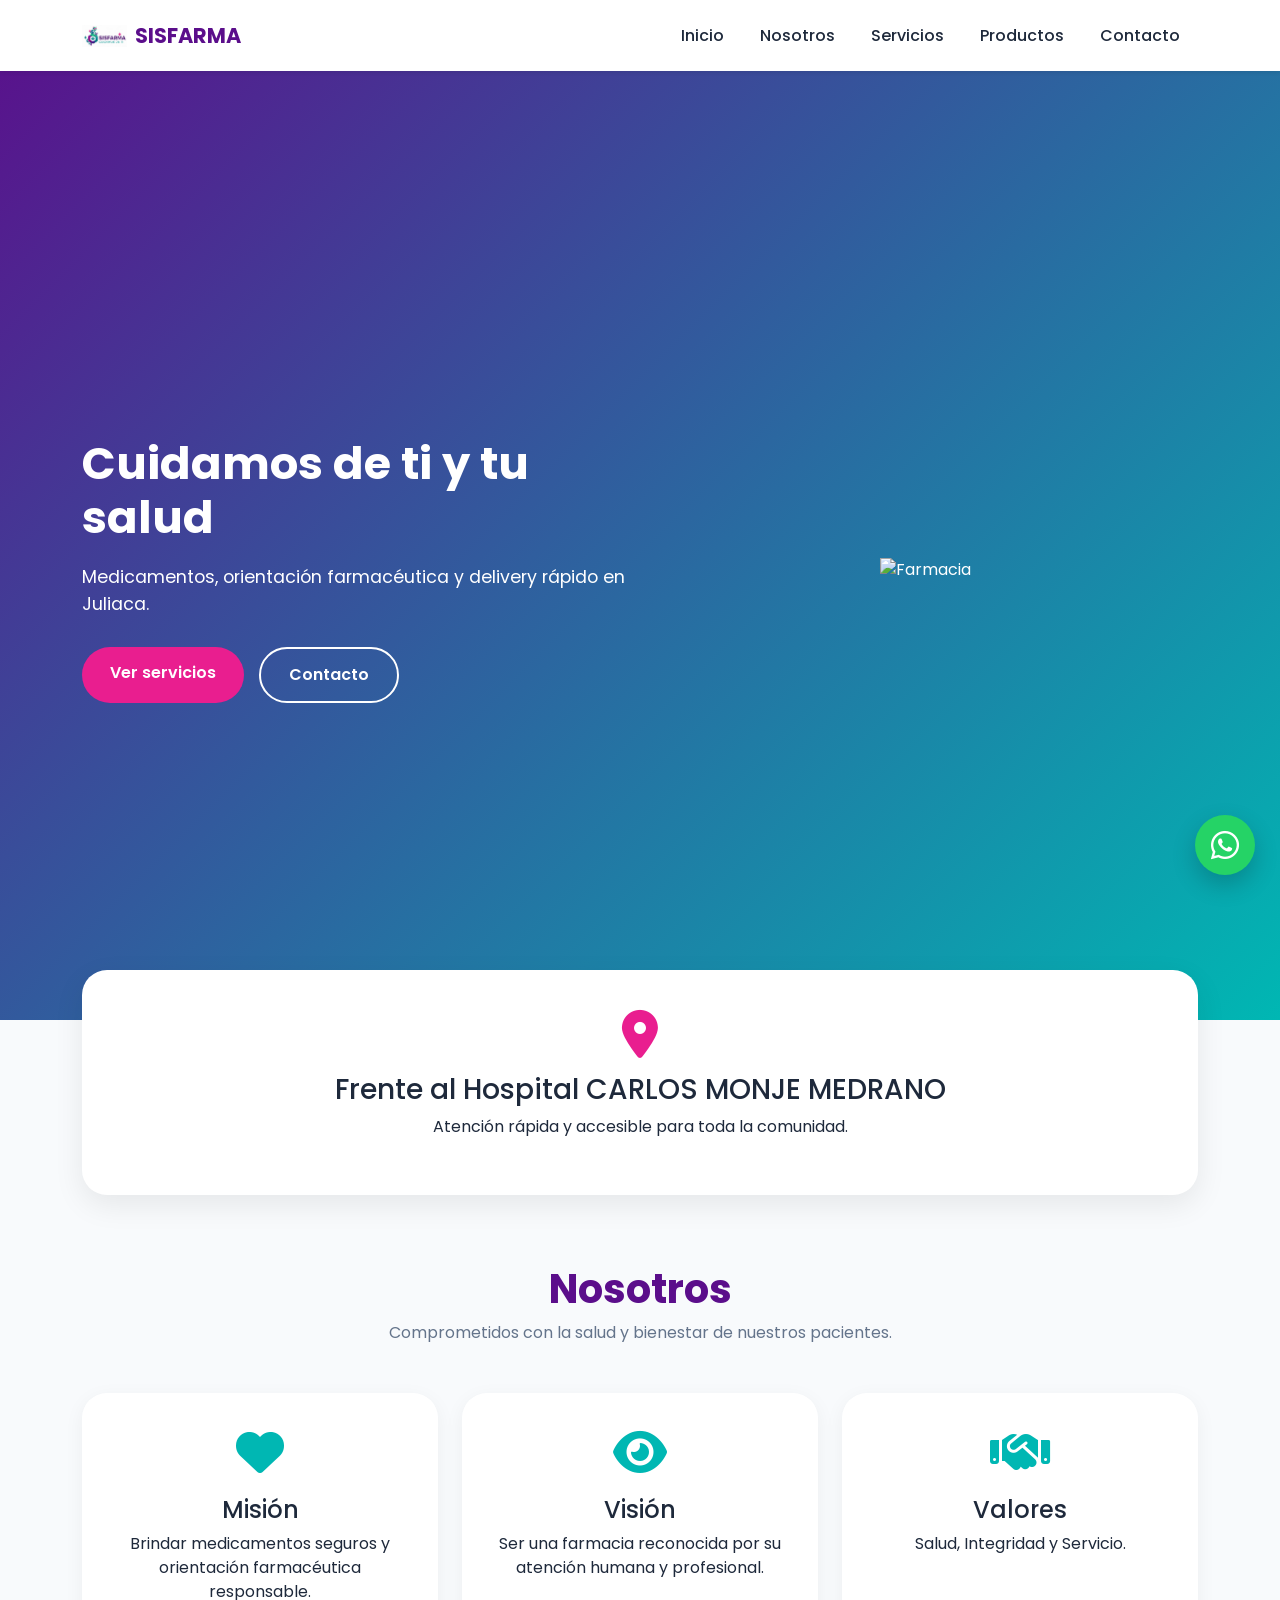
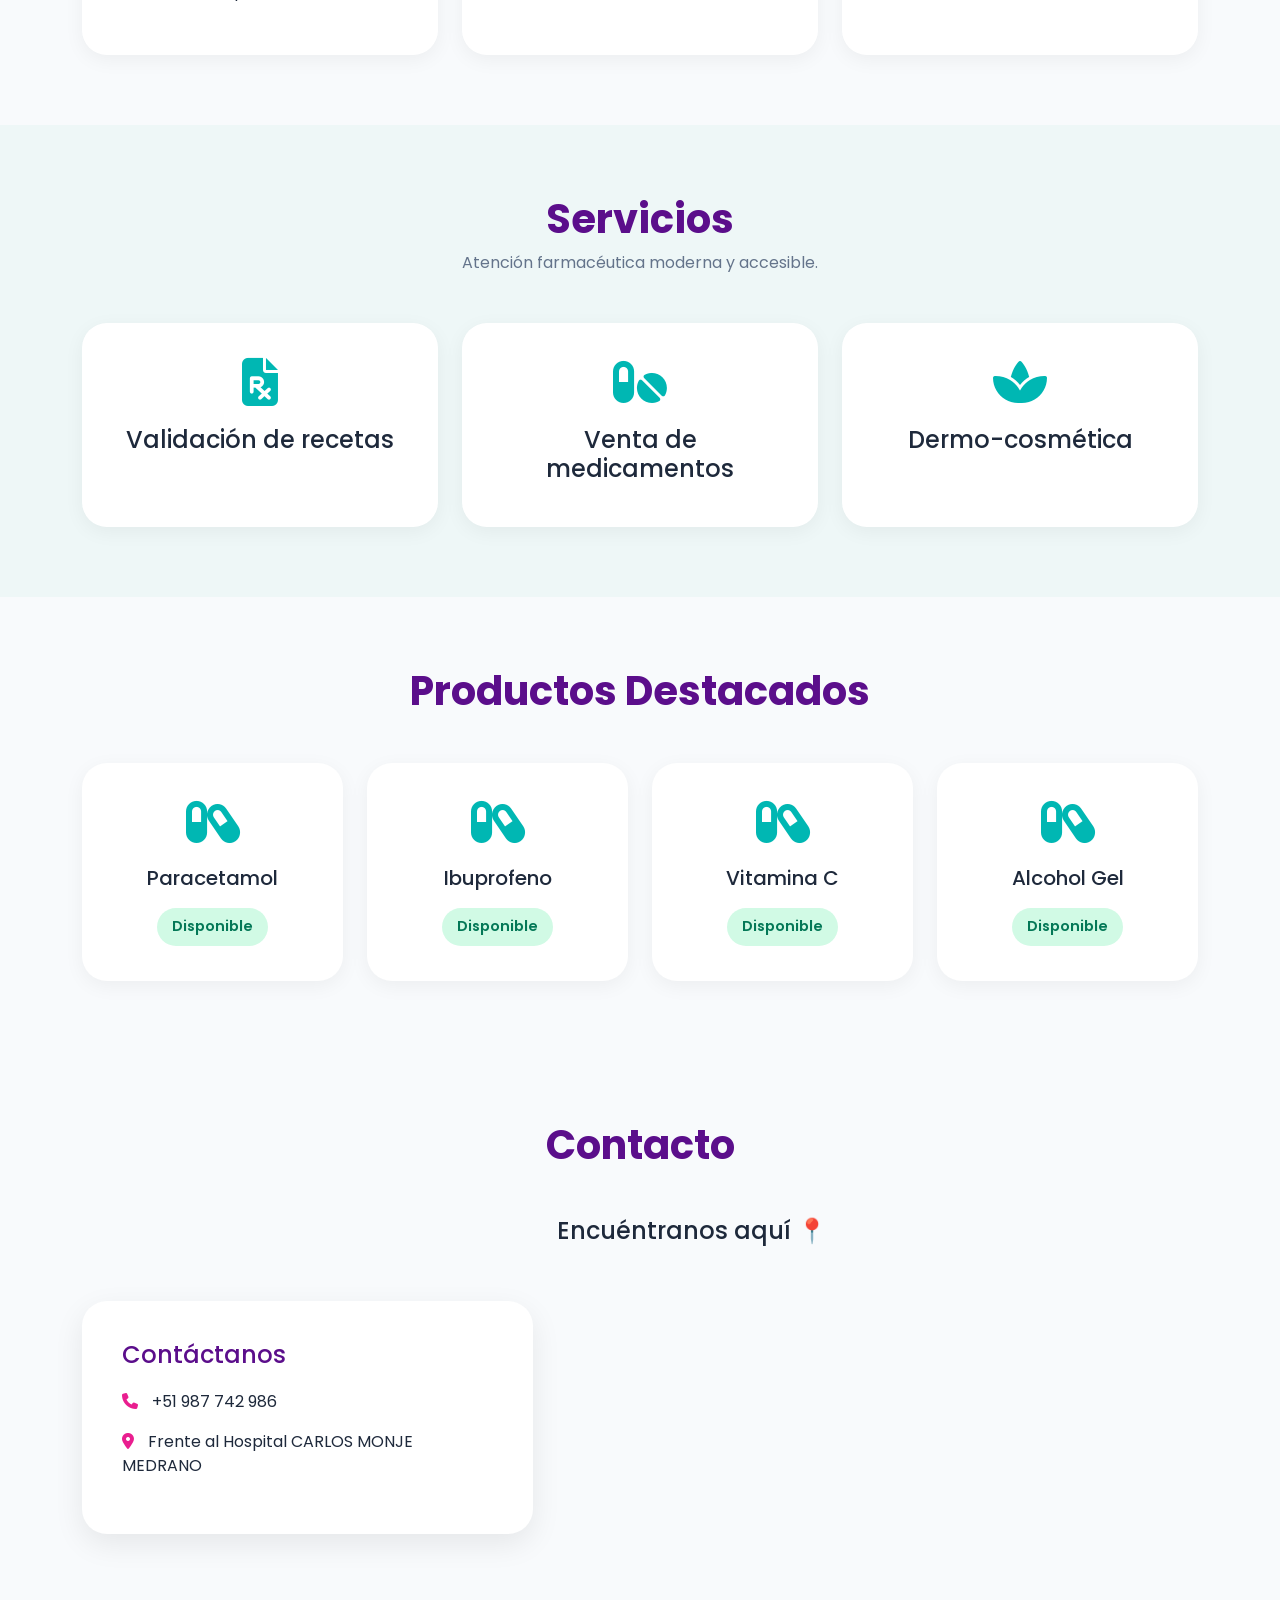
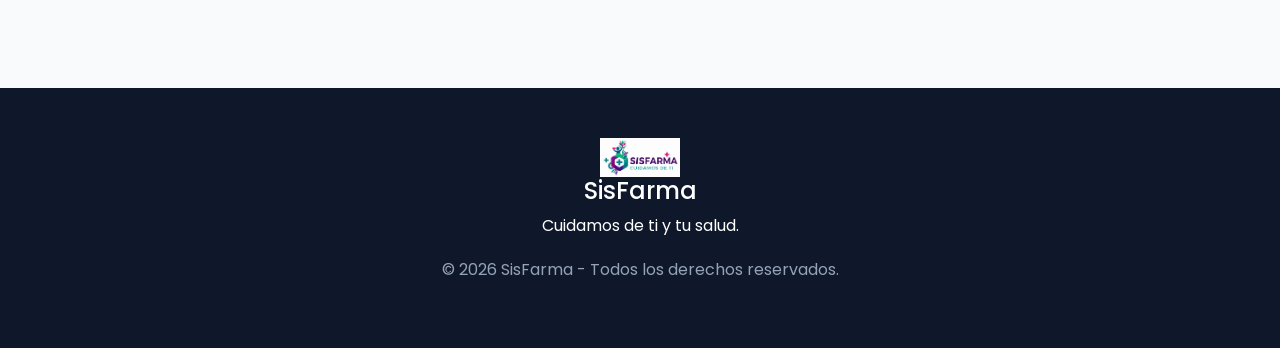
==== index.html @ ab17f5a4 "Cambios" ====
<!DOCTYPE html>
<html lang="es">
<head>
    <meta charset="UTF-8">
    <meta name="viewport" content="width=device-width, initial-scale=1.0">

    <title>SisFarma | Cuidamos de ti</title>

    <!-- Bootstrap -->
    <link href="https://cdn.jsdelivr.net/npm/bootstrap@5.3.3/dist/css/bootstrap.min.css" rel="stylesheet">

    <!-- Font Awesome -->
    <link rel="stylesheet"
    href="https://cdnjs.cloudflare.com/ajax/libs/font-awesome/6.5.2/css/all.min.css">

    <!-- AOS -->
    <link href="https://unpkg.com/aos@2.3.4/dist/aos.css" rel="stylesheet">

    <!-- Google Fonts -->
    <link href="https://fonts.googleapis.com/css2?family=Poppins:wght@300;400;500;600;700&display=swap" rel="stylesheet">

    <!-- CSS -->
    <link rel="stylesheet" href="css/style.css">
</head>

<body>

    <!-- NAVBAR -->
    <nav class="navbar navbar-expand-lg navbar-light bg-white shadow-sm fixed-top">

        <div class="container">

            <!-- LOGO -->
            <a class="navbar-brand d-flex align-items-center" href="#">

                <img src="img/Logo.png" alt="SisFarma">

                <span class="brand-text">SISFARMA</span>

            </a>

            <!-- BOTÓN HAMBURGUESA -->
            <button class="navbar-toggler"
                    type="button"
                    data-bs-toggle="collapse"
                    data-bs-target="#navbarNav">

                <i class="fas fa-bars"></i>

            </button>

            <!-- MENÚ -->
            <div class="collapse navbar-collapse" id="navbarNav">

                <ul class="navbar-nav ms-auto">

                    <li class="nav-item">
                        <a class="nav-link" href="#inicio">Inicio</a>
                    </li>

                    <li class="nav-item">
                        <a class="nav-link" href="#nosotros">Nosotros</a>
                    </li>

                    <li class="nav-item">
                        <a class="nav-link" href="#servicios">Servicios</a>
                    </li>

                    <li class="nav-item">
                        <a class="nav-link" href="#productos">Productos</a>
                    </li>

                    <li class="nav-item">
                        <a class="nav-link" href="#contacto">Contacto</a>
                    </li>

                </ul>

            </div>

        </div>

    </nav>


    <!-- HERO -->
    <section id="inicio" class="hero-section">

        <div class="container">

            <div class="row align-items-center min-vh-100">

                <!-- TEXTO -->
                <div class="col-lg-6" data-aos="fade-right">

                    <h1 class="hero-title">
                        Cuidamos de ti y tu salud
                    </h1>

                    <p class="hero-text">
                        Medicamentos, orientación farmacéutica y delivery rápido en Juliaca.
                    </p>

                    <div class="hero-buttons">

                        <a href="#servicios" class="btn btn-main">
                            Ver servicios
                        </a>

                        <a href="#contacto" class="btn btn-outline-custom">
                            Contacto
                        </a>

                    </div>

                </div>
                <!-- IMAGEN -->
                <div class="col-lg-6 text-center" data-aos="fade-left">

                    <img src="img/hero.png"
                         class="img-fluid hero-img"
                         alt="Farmacia">

                </div>

            </div>

        </div>

    </section>


    <!-- UBICACIÓN -->
    <section class="location-section">

        <div class="container">

            <div class="location-card" data-aos="zoom-in">

                <i class="fas fa-location-dot"></i>

                <h3>Frente al Hospital CARLOS MONJE MEDRANO</h3>

                <p>
                    Atención rápida y accesible para toda la comunidad.
                </p>

            </div>

        </div>

    </section>


    <!-- NOSOTROS -->
    <section id="nosotros" class="section-padding">

        <div class="container">

            <div class="section-title text-center" data-aos="fade-up">

                <h2>Nosotros</h2>

                <p>
                    Comprometidos con la salud y bienestar de nuestros pacientes.
                </p>

            </div>

            <div class="row g-4 mt-4">

                <div class="col-md-4" data-aos="fade-up">

                    <div class="info-card">

                        <i class="fas fa-heart"></i>

                        <h4>Misión</h4>

                        <p>
                            Brindar medicamentos seguros y orientación farmacéutica responsable.
                        </p>

                    </div>

                </div>

                <div class="col-md-4" data-aos="fade-up" data-aos-delay="100">

                    <div class="info-card">

                        <i class="fas fa-eye"></i>

                        <h4>Visión</h4>

                        <p>
                            Ser una farmacia reconocida por su atención humana y profesional.
                        </p>

                    </div>

                </div>

                <div class="col-md-4" data-aos="fade-up" data-aos-delay="200">

                    <div class="info-card">

                        <i class="fas fa-handshake"></i>

                        <h4>Valores</h4>

                        <p>
                            Salud, Integridad y Servicio.
                        </p>

                    </div>

                </div>

            </div>

        </div>

    </section>


    <!-- SERVICIOS -->
    <section id="servicios" class="services-section section-padding">

        <div class="container">

            <div class="section-title text-center" data-aos="fade-up">

                <h2>Servicios</h2>

                <p>
                    Atención farmacéutica moderna y accesible.
                </p>

            </div>

            <div class="row g-4 mt-4">

                <div class="col-md-4" data-aos="zoom-in">
                    <div class="service-card">
                        <i class="fas fa-file-prescription"></i>
                        <h4>Validación de recetas</h4>
                    </div>
                </div>

                <div class="col-md-4" data-aos="zoom-in">
                    <div class="service-card">
                        <i class="fas fa-pills"></i>
                        <h4>Venta de medicamentos</h4>
                    </div>
                </div>

                <div class="col-md-4" data-aos="zoom-in">
                    <div class="service-card">
                        <i class="fas fa-spa"></i>
                        <h4>Dermo-cosmética</h4>
                    </div>
                </div>

            </div>

        </div>

    </section>


    <!-- PRODUCTOS -->
    <section id="productos" class="section-padding">

        <div class="container">

            <div class="section-title text-center">

                <h2>Productos Destacados</h2>

            </div>

            <div class="row g-4 mt-4">

                <div class="col-md-3">

                    <div class="product-card">

                        <i class="fas fa-capsules"></i>

                        <h5>Paracetamol</h5>

                        <span class="available">Disponible</span>

                    </div>

                </div>

                <div class="col-md-3">

                    <div class="product-card">

                        <i class="fas fa-capsules"></i>

                        <h5>Ibuprofeno</h5>

                        <span class="available">Disponible</span>

                    </div>

                </div>

                <div class="col-md-3">

                    <div class="product-card">

                        <i class="fas fa-capsules"></i>

                        <h5>Vitamina C</h5>

                        <span class="available">Disponible</span>

                    </div>

                </div>

                <div class="col-md-3">

                    <div class="product-card">

                        <i class="fas fa-capsules"></i>

                        <h5>Alcohol Gel</h5>

                        <span class="available">Disponible</span>

                    </div>

                </div>

            </div>

        </div>

    </section>


    <!-- CONTACTO -->
    <section id="contacto" class="section-padding">

        <div class="container">

            <div class="section-title text-center">

                <h2>Contacto</h2>

            </div>

            <div class="row align-items-center mt-5">

                <div class="col-lg-5">

                    <div class="contact-info">

                        <h4>Contáctanos</h4>

                        <p>
                            <i class="fas fa-phone"></i>
                            +51 987 742 986
                        </p>

                        <p>
                            <i class="fas fa-location-dot"></i>
                            Frente al Hospital CARLOS MONJE MEDRANO
                        </p>

                    </div>

                </div>

                <div class="col-lg-7">
                    <h4 class="mb-3">
                         Encuéntranos aquí 📍
                    </h4>
                    <iframe
                         src="https://www.google.com/maps/embed?pb=!1m18!1m12!1m3!1d339.85820556098327!2d-70.12104756686041!3d-15.481383717790623!2m3!1f0!2f0!3f0!3m2!1i1024!2i768!4f13.1!3m3!1m2!1s0x9167f364a1c1d749%3A0x8acdf41c32f2189b!2sEdificio%20Juliaca!5e0!3m2!1ses!2spe!4v1778803707307!5m2!1ses!2spe"
                         width="100%"
                         height="350"
                         style="border:0; border-radius:20px;"
                         allowfullscreen=""
                         loading="lazy"
                         referrerpolicy="no-referrer-when-downgrade">
                    </iframe>
                </div>

            </div>

        </div>

    </section>


    <!-- FOOTER -->
    <footer class="footer">

        <div class="container text-center">

            <img src="img/Logo.png" width="80" alt="logo">

            <h4>SisFarma</h4>

            <p>Cuidamos de ti y tu salud.</p>

            <p class="copy">
                © 2026 SisFarma - Todos los derechos reservados.
            </p>

        </div>

    </footer>


    <!-- WHATSAPP FLOTANTE -->
    <a href="https://wa.me/51987742986"
       class="whatsapp-float"
       target="_blank">

        <i class="fab fa-whatsapp"></i>

    </a>


    <!-- Bootstrap -->
    <script src="https://cdn.jsdelivr.net/npm/bootstrap@5.3.3/dist/js/bootstrap.bundle.min.js"></script>
    <script>

    const navLinks = document.querySelectorAll('.nav-link');
    const navbarCollapse = document.querySelector('.navbar-collapse');

    navLinks.forEach(link => {

        link.addEventListener('click', () => {

            const bsCollapse = new bootstrap.Collapse(navbarCollapse, {
                toggle: false
            });

            bsCollapse.hide();

        });

    });

</script>
    <!-- AOS -->
    <script src="https://unpkg.com/aos@2.3.4/dist/aos.js"></script>

    <script>
        AOS.init({
            duration: 1000,
            once: true
        });
    </script>

</body>
</html>
---- css/style.css ----
*{
    margin: 0;
    padding: 0;
    box-sizing: border-box;
}

:root{
    --primary: #5B0E8B;
    --secondary: #00B7B3;
    --accent: #E91E8F;
    --light: #F8FAFC;
    --dark: #1E293B;
}

body{
    font-family: 'Poppins', sans-serif;
    background: var(--light);
    color: var(--dark);
    overflow-x: hidden;
}

/* NAVBAR */

.navbar{
    padding: 15px 0;
}

.navbar .container{
    display: flex;
    justify-content: space-between;
    align-items: center;
}

.navbar-brand{
    display: flex;
    align-items: center;
}

.navbar-brand img{
    width: 45px;
    height: auto;
}

.brand-text{
    margin-left: 8px;
    font-size: 1.3rem;
    font-weight: 700;
    color: var(--primary);
}

.nav-link{
    color: var(--dark);
    font-weight: 500;
    margin: 0 10px;
}

.nav-link:hover{
    color: var(--accent);
}

.navbar-toggler{
    border: none;
}

.navbar-toggler:focus{
    box-shadow: none;
}

.navbar-toggler i{
    color: var(--primary);
    font-size: 1.5rem;
}

/* HERO */

.hero-section{
    background: linear-gradient(135deg, #5B0E8B, #00B7B3);
    color: white;
    padding-top: 120px;
}

.hero-title{
    font-size: 2.8rem;
    font-weight: 700;
    line-height: 1.2;
    margin-bottom: 20px;
}

.hero-text{
    font-size: 1.1rem;
    margin-bottom: 30px;
}

.hero-buttons{
    display: flex;
    flex-wrap: wrap;
    gap: 15px;
}

.hero-img{
    max-width: 90%;
}

/* BOTONES */

.btn-main{
    background: var(--accent);
    color: white;
    border: none;
    padding: 14px 28px;
    border-radius: 50px;
    font-weight: 600;
}

.btn-main:hover{
    background: white;
    color: var(--primary);
}

.btn-outline-custom{
    border: 2px solid white;
    color: white;
    padding: 14px 28px;
    border-radius: 50px;
    font-weight: 600;
}

.btn-outline-custom:hover{
    background: white;
    color: var(--primary);
}

/* SECCIONES */

.section-padding{
    padding: 70px 0;
}

.section-title h2{
    font-size: 2.5rem;
    font-weight: 700;
    color: var(--primary);
}

.section-title p{
    color: #64748B;
}

/* UBICACIÓN */

.location-section{
    margin-top: -50px;
}

.location-card{
    background: white;
    padding: 40px;
    border-radius: 25px;
    text-align: center;
    box-shadow: 0 10px 30px rgba(0,0,0,0.08);
}

.location-card i{
    font-size: 3rem;
    color: var(--accent);
    margin-bottom: 15px;
}

/* CARDS */

.info-card,
.service-card,
.product-card{
    background: white;
    padding: 35px;
    border-radius: 25px;
    text-align: center;
    height: 100%;
    transition: 0.4s;
    box-shadow: 0 5px 20px rgba(0,0,0,0.05);
}

.info-card:hover,
.service-card:hover,
.product-card:hover{
    transform: translateY(-10px);
}

.info-card i,
.service-card i,
.product-card i{
    font-size: 3rem;
    color: var(--secondary);
    margin-bottom: 20px;
}

.services-section{
    background: #EEF7F7;
}

/* PRODUCTOS */

.available{
    display: inline-block;
    background: #D1FAE5;
    color: #047857;
    padding: 8px 15px;
    border-radius: 50px;
    margin-top: 10px;
    font-size: 0.9rem;
    font-weight: 600;
}

/* CONTACTO */

.contact-info{
    background: white;
    padding: 40px;
    border-radius: 25px;
    box-shadow: 0 10px 30px rgba(0,0,0,0.08);
}

.contact-info h4{
    color: var(--primary);
    margin-bottom: 20px;
}

.contact-info i{
    color: var(--accent);
    margin-right: 10px;
}

/* FOOTER */

.footer{
    background: #0F172A;
    color: white;
    padding: 50px 0;
}

.copy{
    color: #94A3B8;
    margin-top: 20px;
}

/* WHATSAPP */

.whatsapp-float{
    position: fixed;
    width: 60px;
    height: 60px;
    bottom: 25px;
    right: 25px;
    background: #25D366;
    color: white;
    border-radius: 50%;
    display: flex;
    justify-content: center;
    align-items: center;
    font-size: 2rem;
    text-decoration: none;
    z-index: 999;
    box-shadow: 0 10px 25px rgba(0,0,0,0.2);
}

.whatsapp-float:hover{
    transform: scale(1.1);
    color: white;
}

/* RESPONSIVE */

@media(max-width:991px){

    .hero-section{
        text-align: center;
    }

    .hero-title{
        font-size: 2rem;
    }

    .hero-buttons{
        justify-content: center;
    }

    .hero-img{
        margin-top: 40px;
    }
}

@media(max-width:768px){

    .brand-text{
        display: none;
    }

    .hero-title{
        font-size: 1.9rem;
    }

    .btn-main,
    .btn-outline-custom{
        width: 100%;
    }

    .contact-info{
        margin-bottom: 30px;
    }
}
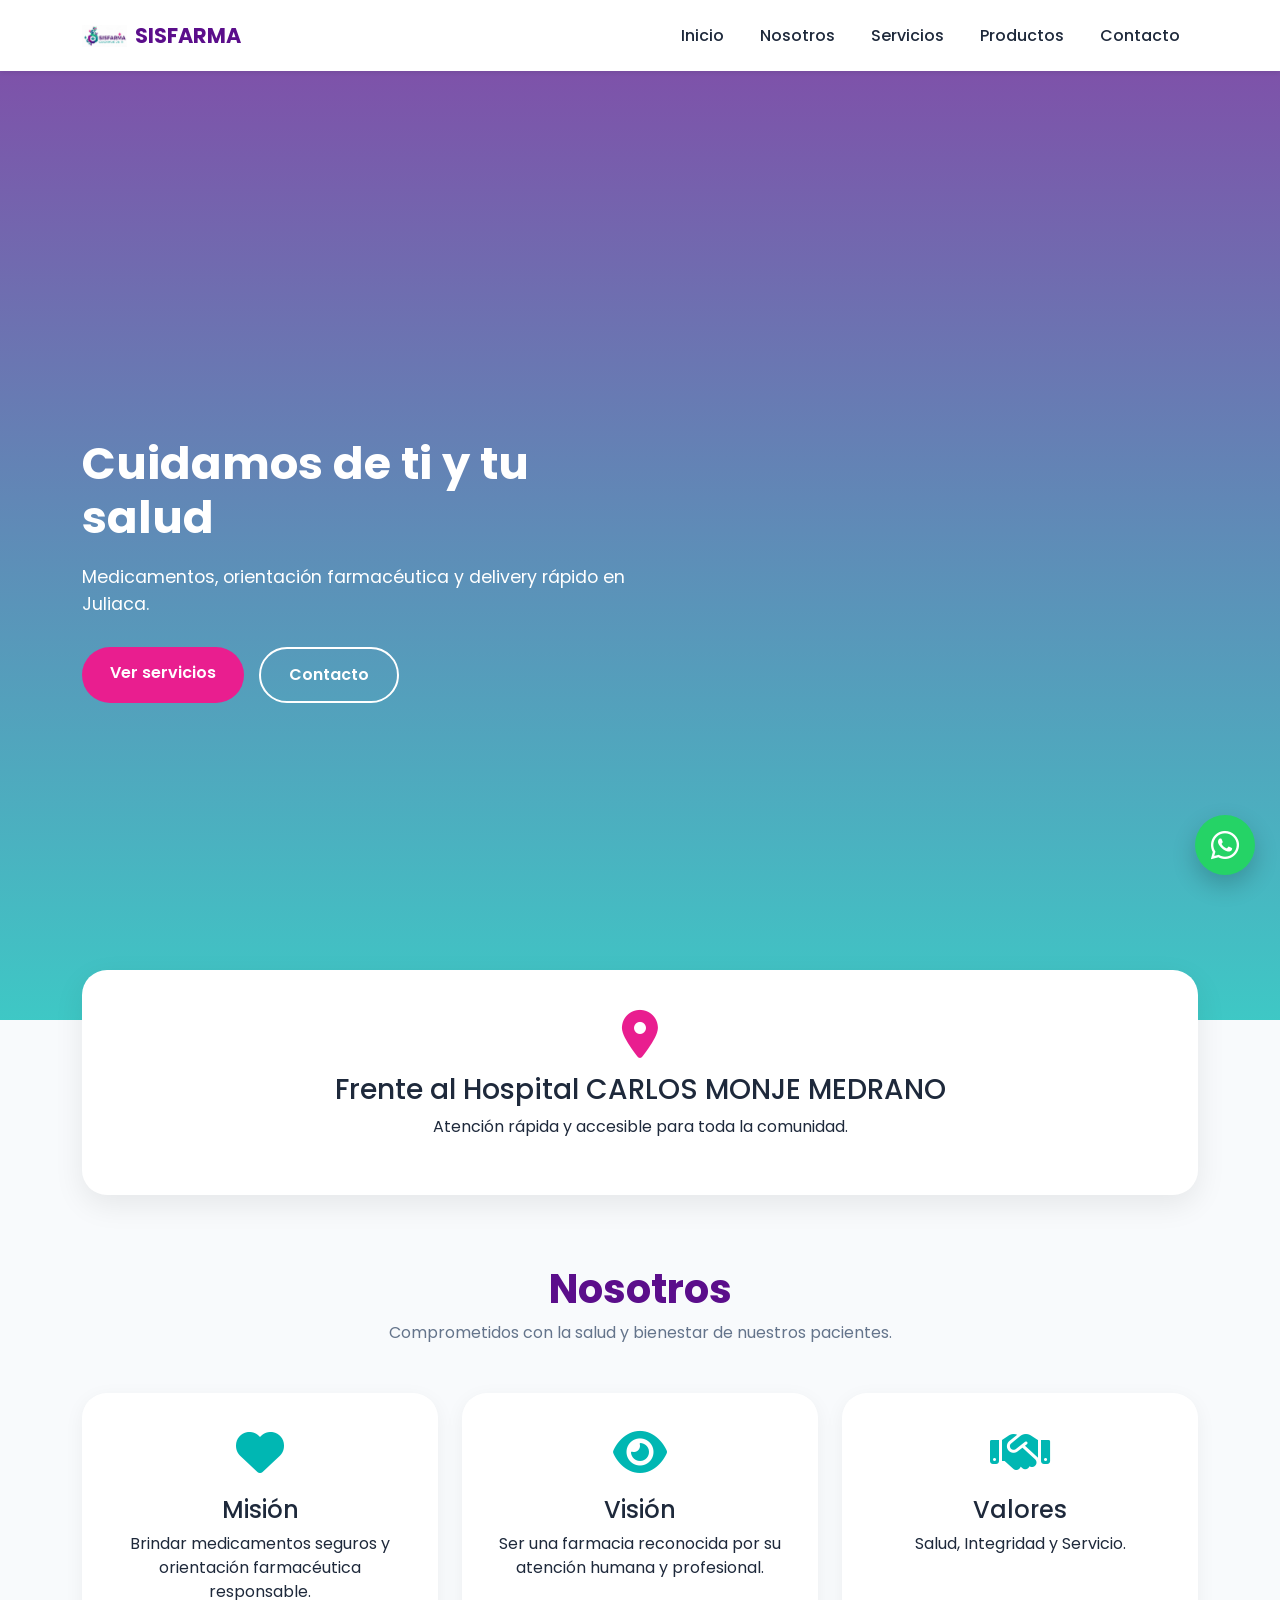
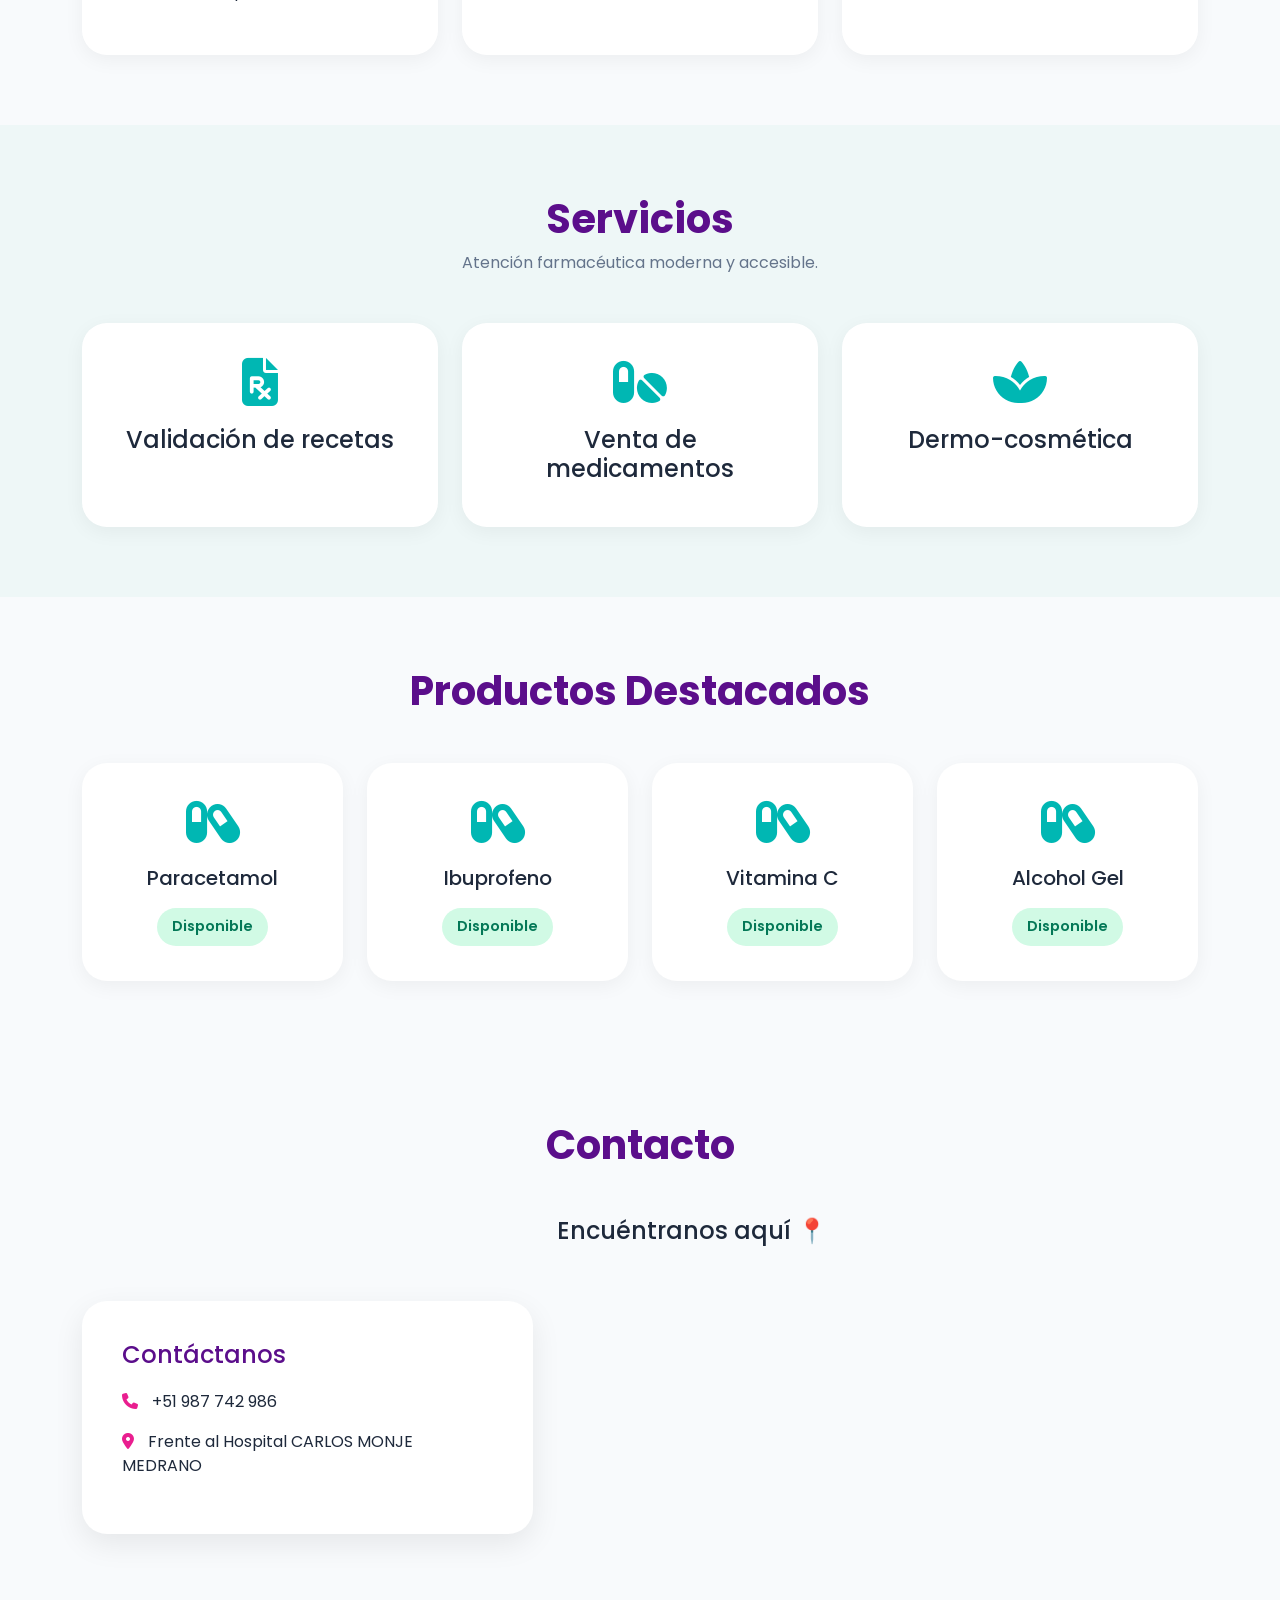
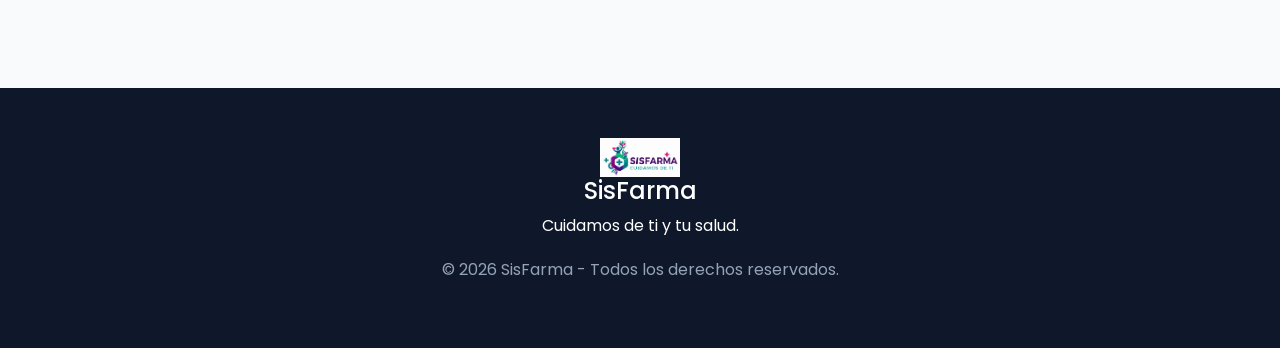
==== commit 8468e5c5: "cambio 2" ====
--- a/index.html
+++ b/index.html
@@ -115,13 +115,7 @@
 
                 </div>
                 <!-- IMAGEN -->
-                <div class="col-lg-6 text-center" data-aos="fade-left">
-
-                    <img src="img/hero.png"
-                         class="img-fluid hero-img"
-                         alt="Farmacia">
-
-                </div>
+         
 
             </div>
 
--- a/css/style.css
+++ b/css/style.css
@@ -74,9 +74,24 @@
 /* HERO */
 
 .hero-section{
-    background: linear-gradient(135deg, #5B0E8B, #00B7B3);
+    background:
+    linear-gradient(
+        rgba(91, 14, 139, 0.75),
+        rgba(0, 183, 179, 0.75)
+    ),
+    url('../img/farmacia.png');
+
+    background-size: cover;
+    background-position: center;
+    background-repeat: no-repeat;
+
     color: white;
     padding-top: 120px;
+
+    min-height: 100vh;
+
+    display: flex;
+    align-items: center;
 }
 
 .hero-title{
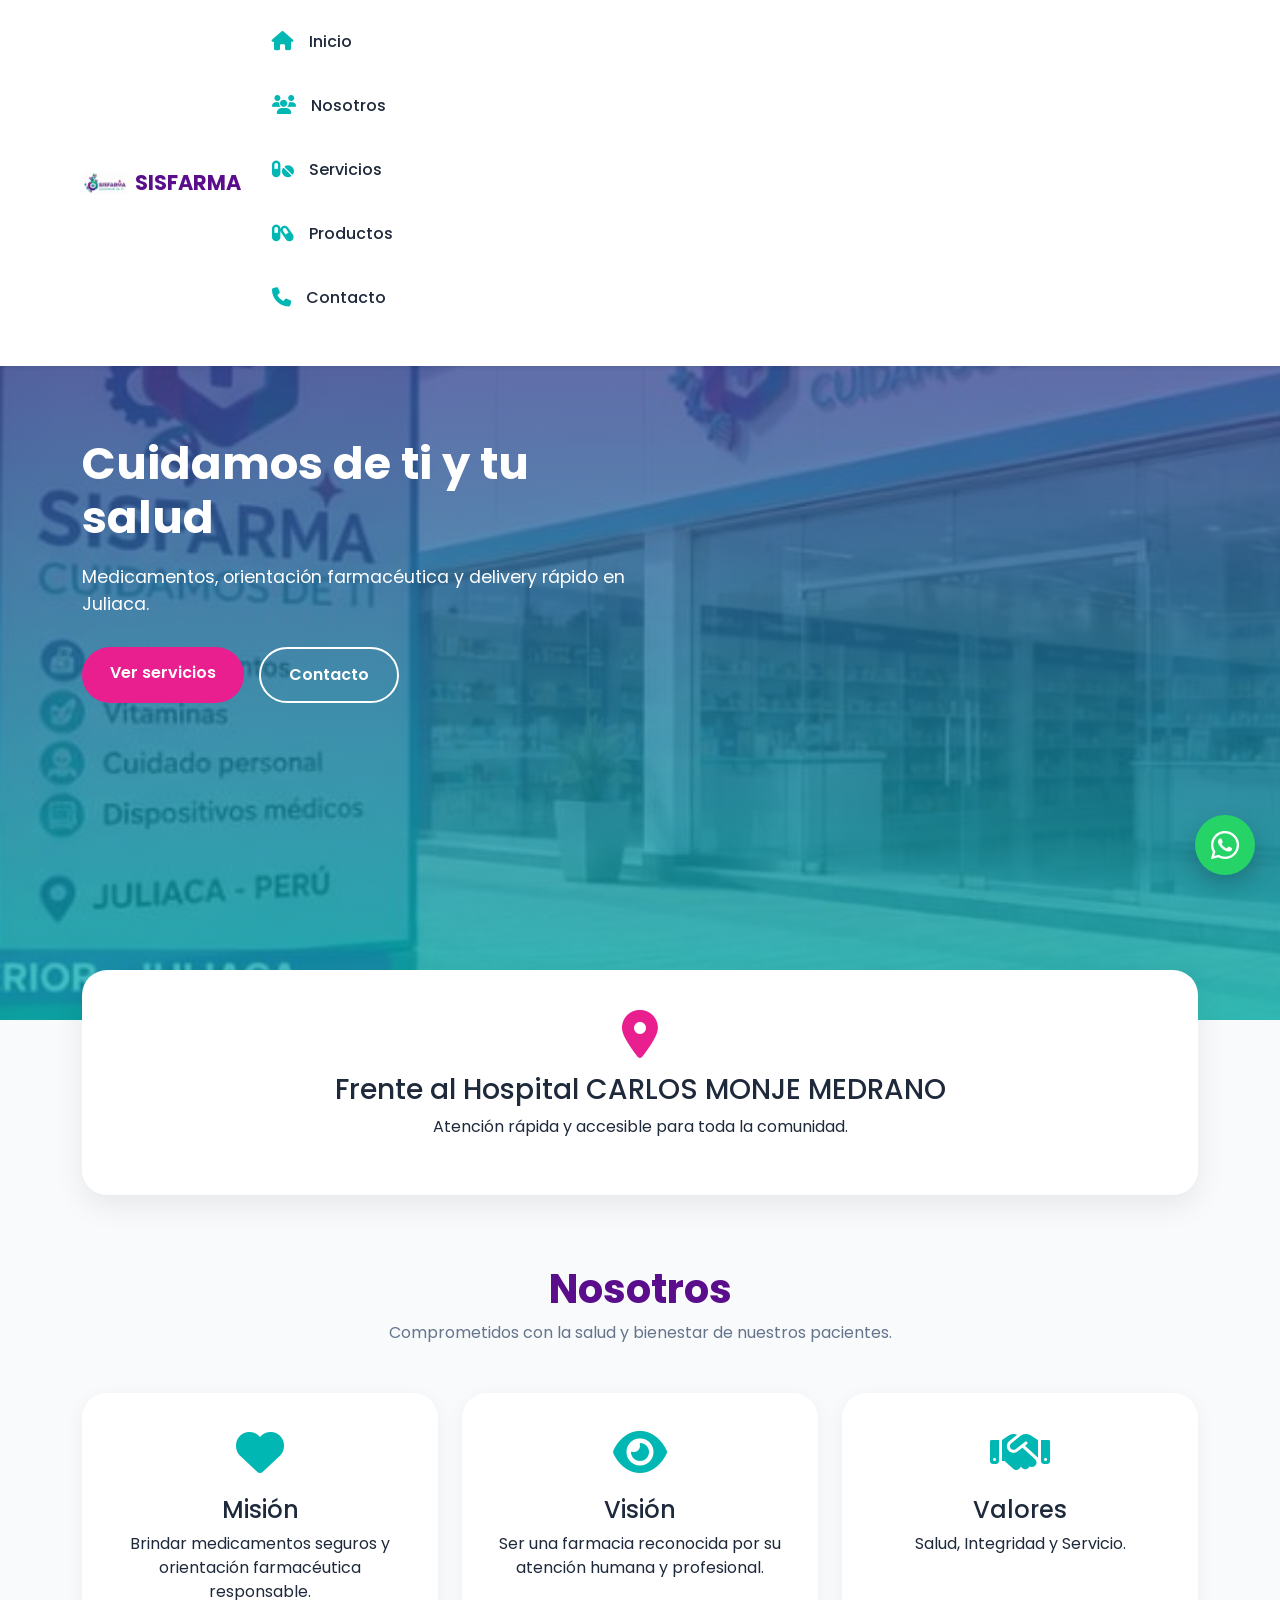
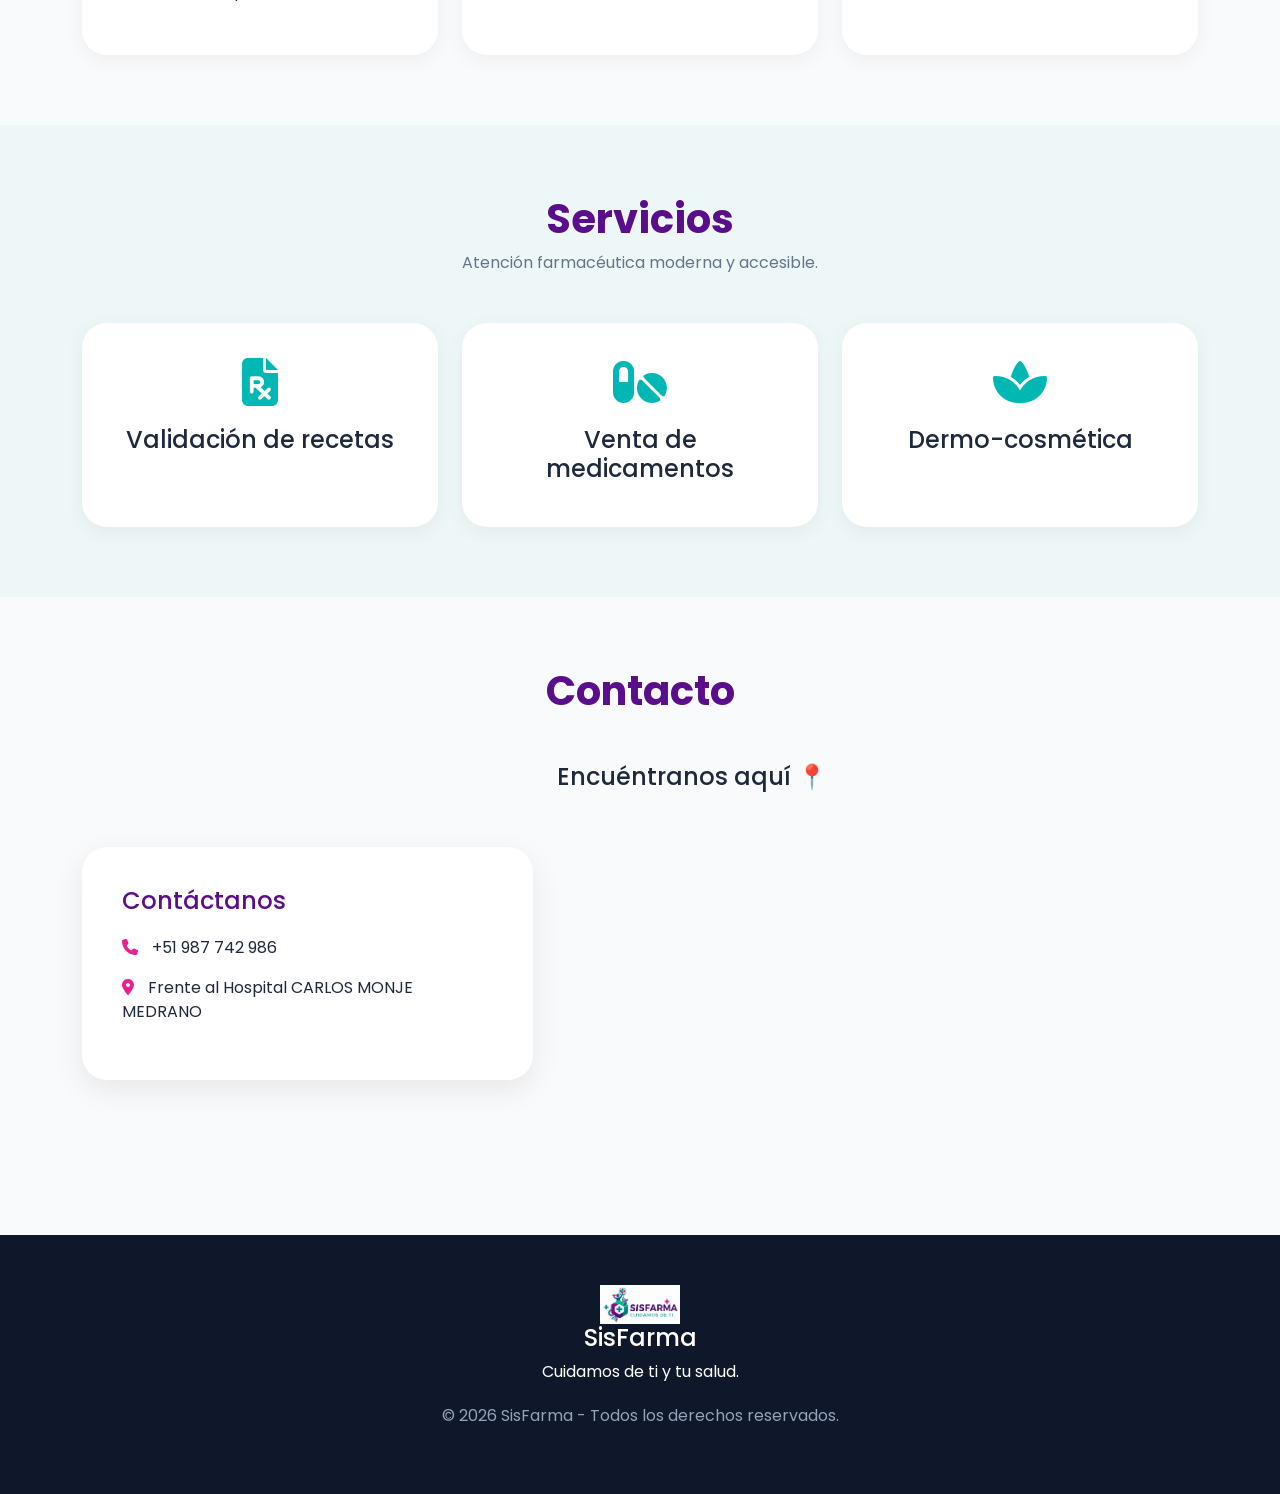
==== commit 32b05035: "cambio de diseño" ====
--- a/index.html
+++ b/index.html
@@ -42,41 +42,80 @@
             <!-- BOTÓN HAMBURGUESA -->
             <button class="navbar-toggler"
                     type="button"
-                    data-bs-toggle="collapse"
-                    data-bs-target="#navbarNav">
+                    data-bs-target="#mobileMenu"
+                    data-bs-toggle="offcanvas">
 
                 <i class="fas fa-bars"></i>
 
             </button>
 
             <!-- MENÚ -->
-            <div class="collapse navbar-collapse" id="navbarNav">
-
-                <ul class="navbar-nav ms-auto">
-
-                    <li class="nav-item">
-                        <a class="nav-link" href="#inicio">Inicio</a>
-                    </li>
-
-                    <li class="nav-item">
-                        <a class="nav-link" href="#nosotros">Nosotros</a>
-                    </li>
-
-                    <li class="nav-item">
-                        <a class="nav-link" href="#servicios">Servicios</a>
-                    </li>
-
-                    <li class="nav-item">
-                        <a class="nav-link" href="#productos">Productos</a>
-                    </li>
-
-                    <li class="nav-item">
-                        <a class="nav-link" href="#contacto">Contacto</a>
-                    </li>
-
-                </ul>
-
-            </div>
+            
+<div class="offcanvas offcanvas-start"
+     tabindex="-1"
+     id="mobileMenu">
+
+    <!-- HEADER -->
+
+    <div class="offcanvas-header">
+
+        <h4 class="offcanvas-title">
+            Menú
+        </h4>
+
+        <button type="button"
+                class="btn-close"
+                data-bs-dismiss="offcanvas">
+        </button>
+
+    </div>
+
+    <!-- BODY -->
+
+    <div class="offcanvas-body">
+
+        <ul class="mobile-menu">
+
+            <li>
+                <a href="#inicio">
+                    <i class="fas fa-house"></i>
+                    Inicio
+                </a>
+            </li>
+
+            <li>
+                <a href="#nosotros">
+                    <i class="fas fa-users"></i>
+                    Nosotros
+                </a>
+            </li>
+
+            <li>
+                <a href="#servicios">
+                    <i class="fas fa-pills"></i>
+                    Servicios
+                </a>
+            </li>
+
+            <li>
+                <a href="productos.html">
+                    <i class="fas fa-capsules"></i>
+                    Productos
+                </a>
+            </li>
+
+            <li>
+                <a href="#contacto">
+                    <i class="fas fa-phone"></i>
+                    Contacto
+                </a>
+            </li>
+
+        </ul>
+
+    </div>
+
+</div>
 
         </div>
 
@@ -263,80 +302,7 @@
     </section>
 
 
-    <!-- PRODUCTOS -->
-    <section id="productos" class="section-padding">
-
-        <div class="container">
-
-            <div class="section-title text-center">
-
-                <h2>Productos Destacados</h2>
-
-            </div>
-
-            <div class="row g-4 mt-4">
-
-                <div class="col-md-3">
-
-                    <div class="product-card">
-
-                        <i class="fas fa-capsules"></i>
-
-                        <h5>Paracetamol</h5>
-
-                        <span class="available">Disponible</span>
-
-                    </div>
-
-                </div>
-
-                <div class="col-md-3">
-
-                    <div class="product-card">
-
-                        <i class="fas fa-capsules"></i>
-
-                        <h5>Ibuprofeno</h5>
-
-                        <span class="available">Disponible</span>
-
-                    </div>
-
-                </div>
-
-                <div class="col-md-3">
-
-                    <div class="product-card">
-
-                        <i class="fas fa-capsules"></i>
-
-                        <h5>Vitamina C</h5>
-
-                        <span class="available">Disponible</span>
-
-                    </div>
-
-                </div>
-
-                <div class="col-md-3">
-
-                    <div class="product-card">
-
-                        <i class="fas fa-capsules"></i>
-
-                        <h5>Alcohol Gel</h5>
-
-                        <span class="available">Disponible</span>
-
-                    </div>
-
-                </div>
-
-            </div>
-
-        </div>
-
-    </section>
+   
 
 
     <!-- CONTACTO -->
@@ -426,20 +392,19 @@
 
     <!-- Bootstrap -->
     <script src="https://cdn.jsdelivr.net/npm/bootstrap@5.3.3/dist/js/bootstrap.bundle.min.js"></script>
-    <script>
-
-    const navLinks = document.querySelectorAll('.nav-link');
-    const navbarCollapse = document.querySelector('.navbar-collapse');
-
-    navLinks.forEach(link => {
+<script>
+
+    const menuLinks = document.querySelectorAll('.mobile-menu a');
+    const offcanvasElement = document.getElementById('mobileMenu');
+
+    menuLinks.forEach(link => {
 
         link.addEventListener('click', () => {
 
-            const bsCollapse = new bootstrap.Collapse(navbarCollapse, {
-                toggle: false
-            });
-
-            bsCollapse.hide();
+            const offcanvas =
+                bootstrap.Offcanvas.getInstance(offcanvasElement);
+
+            offcanvas.hide();
 
         });
 
--- a/css/style.css
+++ b/css/style.css
@@ -20,7 +20,10 @@
 }
 
 /* NAVBAR */
-
+.offcanvas{
+    border-top-right-radius: 25px;
+    border-bottom-right-radius: 25px;
+}
 .navbar{
     padding: 15px 0;
 }
@@ -79,7 +82,7 @@
         rgba(91, 14, 139, 0.75),
         rgba(0, 183, 179, 0.75)
     ),
-    url('../img/farmacia.png');
+    url('../img/Farmacia.png');
 
     background-size: cover;
     background-position: center;
@@ -212,7 +215,57 @@
 .services-section{
     background: #EEF7F7;
 }
-
+/* OFFCANVAS */
+
+.offcanvas{
+    width: 280px;
+    background: white;
+}
+
+.offcanvas-header{
+    border-bottom: 1px solid #eee;
+    padding: 20px;
+}
+
+.offcanvas-title{
+    color: var(--primary);
+    font-weight: 700;
+}
+
+.mobile-menu{
+    list-style: none;
+    padding: 0;
+}
+
+.mobile-menu li{
+    margin-bottom: 10px;
+}
+
+.mobile-menu a{
+    display: flex;
+    align-items: center;
+    gap: 15px;
+
+    padding: 15px;
+    border-radius: 15px;
+
+    text-decoration: none;
+
+    color: var(--dark);
+    font-weight: 500;
+
+    transition: 0.3s;
+}
+
+.mobile-menu a:hover{
+    background: #F3F4F6;
+    color: var(--accent);
+}
+
+.mobile-menu i{
+    font-size: 1.2rem;
+    color: var(--secondary);
+}
 /* PRODUCTOS */
 
 .available{
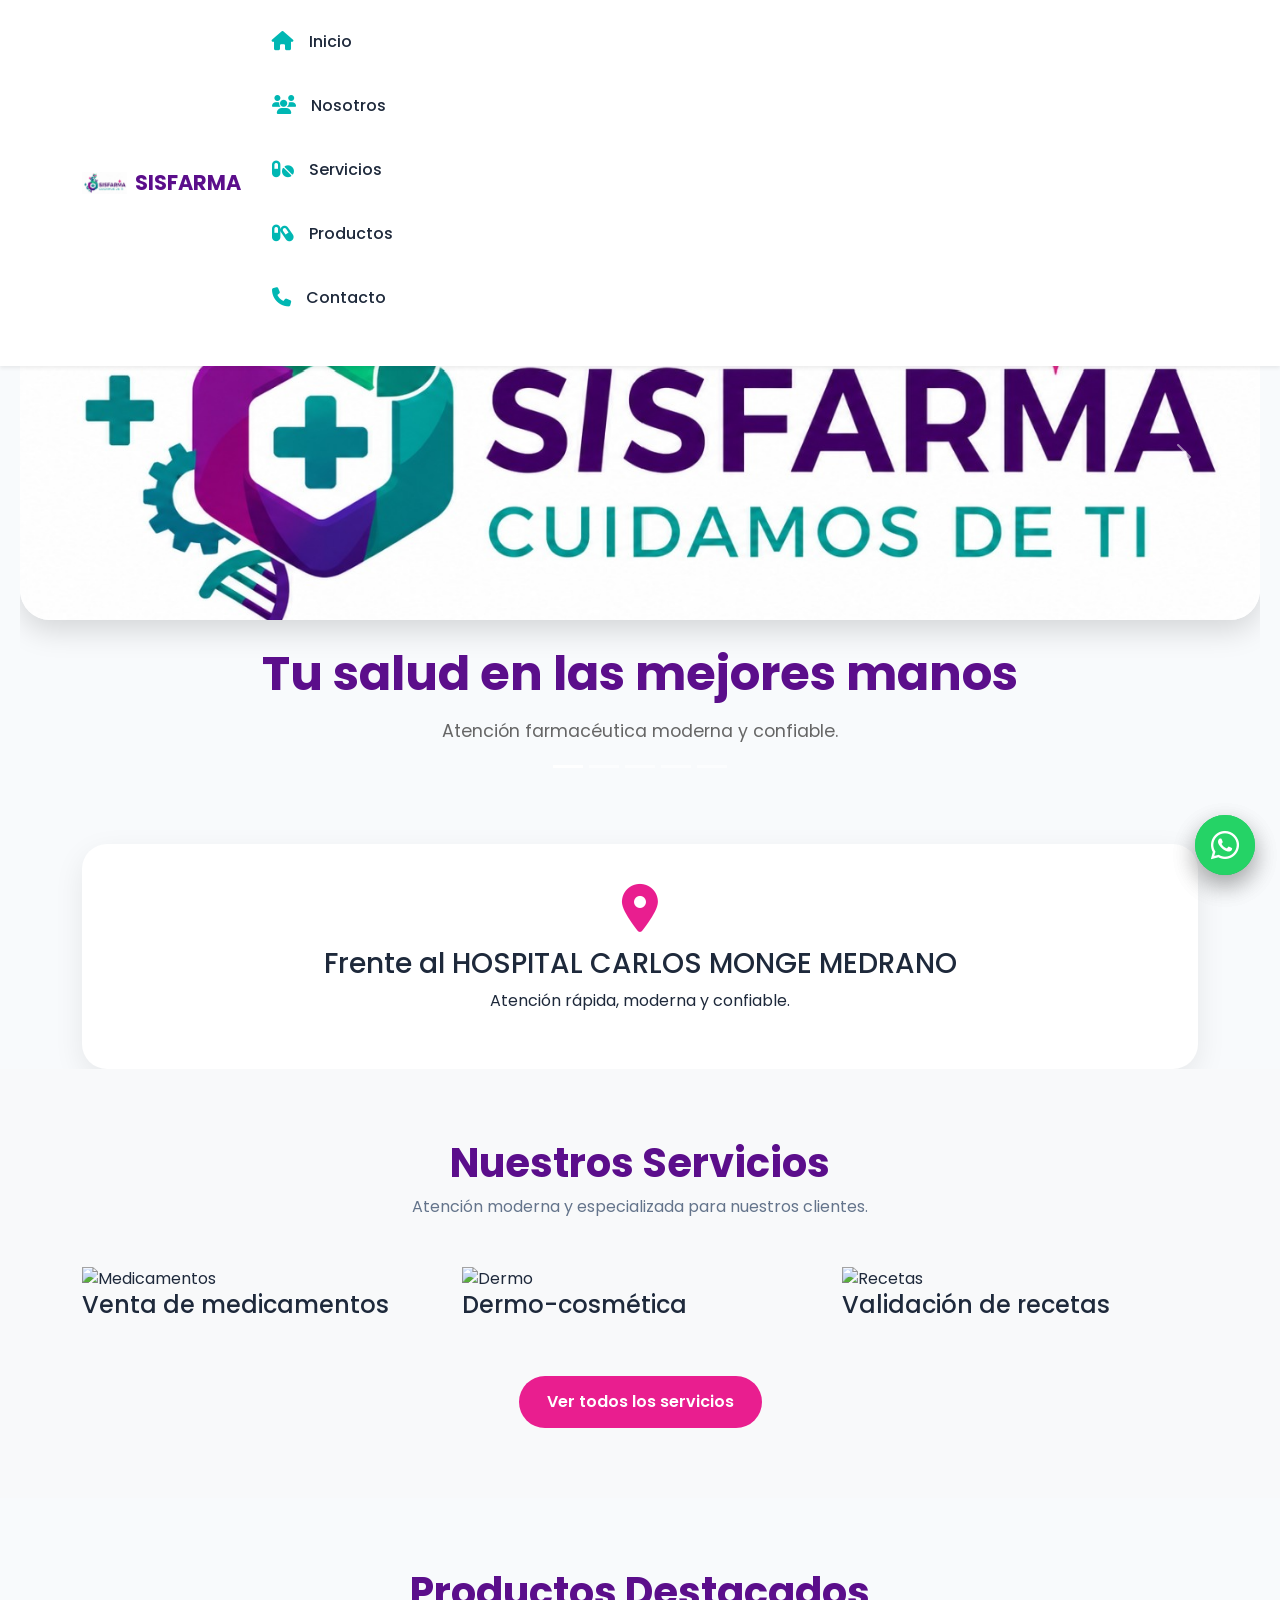
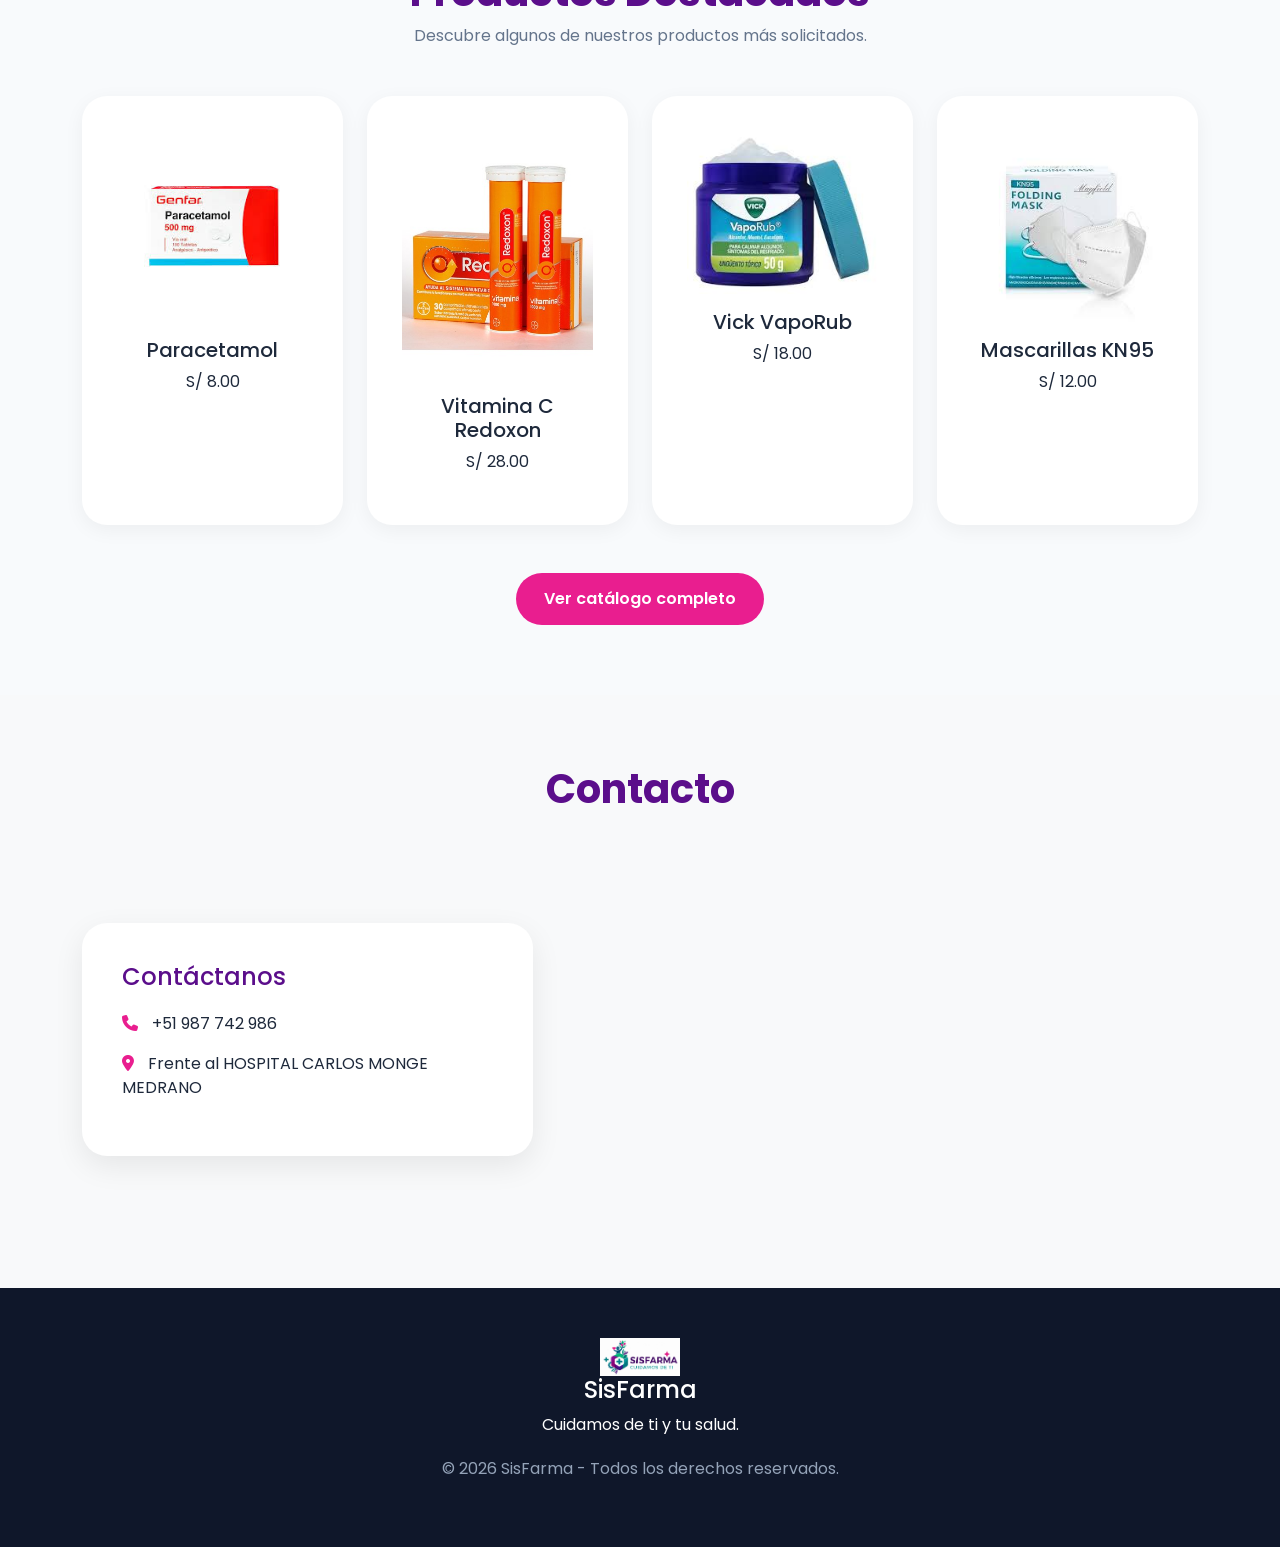
==== commit b2f4784a: "cambio general" ====
--- a/index.html
+++ b/index.html
@@ -26,137 +26,157 @@
 <body>
 
     <!-- NAVBAR -->
-    <nav class="navbar navbar-expand-lg navbar-light bg-white shadow-sm fixed-top">
-
-        <div class="container">
-
-            <!-- LOGO -->
-            <a class="navbar-brand d-flex align-items-center" href="#">
-
-                <img src="img/Logo.png" alt="SisFarma">
-
-                <span class="brand-text">SISFARMA</span>
-
-            </a>
-
-            <!-- BOTÓN HAMBURGUESA -->
-            <button class="navbar-toggler"
+    <!-- NAVBAR -->
+    <div id="navbar"></div>
+
+
+    <!-- HERO / CAROUSEL -->
+    <section id="inicio">
+
+        <div id="heroCarousel"
+             class="carousel slide"
+             data-bs-ride="carousel"
+             data-bs-interval="3000">
+
+            <!-- INDICADORES -->
+            <div class="carousel-indicators">
+
+                <button type="button"
+                        data-bs-target="#heroCarousel"
+                        data-bs-slide-to="0"
+                        class="active">
+                </button>
+
+                <button type="button"
+                        data-bs-target="#heroCarousel"
+                        data-bs-slide-to="1">
+                </button>
+
+                <button type="button"
+                        data-bs-target="#heroCarousel"
+                        data-bs-slide-to="2">
+                </button>
+
+                <button type="button"
+                        data-bs-target="#heroCarousel"
+                        data-bs-slide-to="3">
+                </button>
+
+                <button type="button"
+                        data-bs-target="#heroCarousel"
+                        data-bs-slide-to="4">
+                </button>
+
+            </div>
+
+            <!-- SLIDES -->
+            <div class="carousel-inner">
+
+                <!-- SLIDE 1 -->
+                <div class="carousel-item active">
+
+                    <img src="img/Logo.png"
+                         class="d-block w-100 carousel-img"
+                         alt="SisFarma">
+
+                    <div class="carousel-content">
+
+                        <h1>
+                            Tu salud en las mejores manos
+                        </h1>
+
+                        <p>
+                            Atención farmacéutica moderna y confiable.
+                        </p>
+
+                    </div>
+
+                </div>
+
+                <!-- SLIDE 2 -->
+                <div class="carousel-item">
+
+                    <img src="img/slider3.jpeg"
+                         class="d-block w-100 carousel-img"
+                         alt="Delivery">
+
+                    <div class="carousel-content">
+
+                        <h1>
+                            Delivery rápido y seguro
+                        </h1>
+
+                        <p>
+                            Recibe tus medicamentos en casa.
+                        </p>
+
+                    </div>
+
+                </div>
+
+                <!-- SLIDE 3 -->
+                <div class="carousel-item">
+
+                    <img src="img/slider2.jpg.jpeg"
+                         class="d-block w-100 carousel-img"
+                         alt="Atención">
+
+                    <div class="carousel-content">
+
+                        <h1>
+                            Atención personalizada 24 horas
+                        </h1>
+
+                        <p>
+                            Siempre cerca de ti.
+                        </p>
+
+                    </div>
+
+                </div>
+
+                <!-- SLIDE 4 -->
+                <div class="carousel-item">
+
+                    <img src="img/slider4.jpeg"
+                         class="d-block w-100 carousel-img"
+                         alt="Promociones">
+
+                    <div class="carousel-content">
+
+                        <h1>
+                            Promociones de temporada
+                        </h1>
+
+                        <p>
+                            Antigripales y vitaminas en oferta.
+                        </p>
+
+                    </div>
+
+                </div>
+
+
+            </div>
+
+            <!-- CONTROLES -->
+            <button class="carousel-control-prev"
                     type="button"
-                    data-bs-target="#mobileMenu"
-                    data-bs-toggle="offcanvas">
-
-                <i class="fas fa-bars"></i>
+                    data-bs-target="#heroCarousel"
+                    data-bs-slide="prev">
+
+                <span class="carousel-control-prev-icon"></span>
 
             </button>
 
-            <!-- MENÚ -->
-            
-<div class="offcanvas offcanvas-start"
-     tabindex="-1"
-     id="mobileMenu">
-
-    <!-- HEADER -->
-
-    <div class="offcanvas-header">
-
-        <h4 class="offcanvas-title">
-            Menú
-        </h4>
-
-        <button type="button"
-                class="btn-close"
-                data-bs-dismiss="offcanvas">
-        </button>
-
-    </div>
-
-    <!-- BODY -->
-
-    <div class="offcanvas-body">
-
-        <ul class="mobile-menu">
-
-            <li>
-                <a href="#inicio">
-                    <i class="fas fa-house"></i>
-                    Inicio
-                </a>
-            </li>
-
-            <li>
-                <a href="#nosotros">
-                    <i class="fas fa-users"></i>
-                    Nosotros
-                </a>
-            </li>
-
-            <li>
-                <a href="#servicios">
-                    <i class="fas fa-pills"></i>
-                    Servicios
-                </a>
-            </li>
-
-            <li>
-                <a href="productos.html">
-                    <i class="fas fa-capsules"></i>
-                    Productos
-                </a>
-            </li>
-
-            <li>
-                <a href="#contacto">
-                    <i class="fas fa-phone"></i>
-                    Contacto
-                </a>
-            </li>
-
-        </ul>
-
-    </div>
-
-</div>
-
-        </div>
-
-    </nav>
-
-
-    <!-- HERO -->
-    <section id="inicio" class="hero-section">
-
-        <div class="container">
-
-            <div class="row align-items-center min-vh-100">
-
-                <!-- TEXTO -->
-                <div class="col-lg-6" data-aos="fade-right">
-
-                    <h1 class="hero-title">
-                        Cuidamos de ti y tu salud
-                    </h1>
-
-                    <p class="hero-text">
-                        Medicamentos, orientación farmacéutica y delivery rápido en Juliaca.
-                    </p>
-
-                    <div class="hero-buttons">
-
-                        <a href="#servicios" class="btn btn-main">
-                            Ver servicios
-                        </a>
-
-                        <a href="#contacto" class="btn btn-outline-custom">
-                            Contacto
-                        </a>
-
-                    </div>
-
-                </div>
-                <!-- IMAGEN -->
-         
-
-            </div>
+            <button class="carousel-control-next"
+                    type="button"
+                    data-bs-target="#heroCarousel"
+                    data-bs-slide="next">
+
+                <span class="carousel-control-next-icon"></span>
+
+            </button>
 
         </div>
 
@@ -168,14 +188,16 @@
 
         <div class="container">
 
-            <div class="location-card" data-aos="zoom-in">
+            <div class="location-card">
 
                 <i class="fas fa-location-dot"></i>
 
-                <h3>Frente al Hospital CARLOS MONJE MEDRANO</h3>
+                <h3>
+                    Frente al HOSPITAL CARLOS MONGE MEDRANO
+                </h3>
 
                 <p>
-                    Atención rápida y accesible para toda la comunidad.
+                    Atención rápida, moderna y confiable.
                 </p>
 
             </div>
@@ -185,172 +207,259 @@
     </section>
 
 
-    <!-- NOSOTROS -->
-    <section id="nosotros" class="section-padding">
+  
+
+
+    <!-- SERVICIOS PREVIEW -->
+    <section class="section-padding bg-light">
 
         <div class="container">
 
-            <div class="section-title text-center" data-aos="fade-up">
-
-                <h2>Nosotros</h2>
+            <div class="section-title text-center">
+
+                <h2>Nuestros Servicios</h2>
 
                 <p>
-                    Comprometidos con la salud y bienestar de nuestros pacientes.
+                    Atención moderna y especializada para nuestros clientes.
                 </p>
 
             </div>
 
             <div class="row g-4 mt-4">
 
-                <div class="col-md-4" data-aos="fade-up">
-
-                    <div class="info-card">
-
-                        <i class="fas fa-heart"></i>
-
-                        <h4>Misión</h4>
+                <!-- SERVICIO -->
+                <div class="col-md-4">
+
+                    <div class="service-preview-card">
+
+                        <img src="img/service1.jpg"
+                             class="img-fluid"
+                             alt="Medicamentos">
+
+                        <h4>
+                            Venta de medicamentos
+                        </h4>
+
+                    </div>
+
+                </div>
+
+                <!-- SERVICIO -->
+                <div class="col-md-4">
+
+                    <div class="service-preview-card">
+
+                        <img src="img/service2.jpg"
+                             class="img-fluid"
+                             alt="Dermo">
+
+                        <h4>
+                            Dermo-cosmética
+                        </h4>
+
+                    </div>
+
+                </div>
+
+                <!-- SERVICIO -->
+                <div class="col-md-4">
+
+                    <div class="service-preview-card">
+
+                        <img src="img/service3.jpg"
+                             class="img-fluid"
+                             alt="Recetas">
+
+                        <h4>
+                            Validación de recetas
+                        </h4>
+
+                    </div>
+
+                </div>
+
+            </div>
+
+            <!-- BOTÓN -->
+            <div class="text-center mt-5">
+
+                <a href="servicios.html"
+                   class="btn btn-main">
+
+                    Ver todos los servicios
+
+                </a>
+
+            </div>
+
+        </div>
+
+    </section>
+
+
+    <!-- PRODUCTOS PREVIEW -->
+    <section class="section-padding">
+
+        <div class="container">
+
+            <div class="section-title text-center">
+
+                <h2>Productos Destacados</h2>
+
+                <p>
+                    Descubre algunos de nuestros productos más solicitados.
+                </p>
+
+            </div>
+
+            <div class="row g-4 mt-4">
+
+                <!-- PRODUCTO -->
+                <div class="col-md-3">
+
+                    <div class="product-card">
+
+                        <img src="img/parace.jpg"
+                             class="img-fluid mb-3"
+                             alt="Paracetamol">
+
+                        <h5>Paracetamol</h5>
+
+                        <p class="price">
+                            S/ 8.00
+                        </p>
+
+                    </div>
+
+                </div>
+
+                <!-- PRODUCTO -->
+                <div class="col-md-3">
+
+                    <div class="product-card">
+
+                        <img src="img/redox.jpg"
+                             class="img-fluid mb-3"
+                             alt="Redoxon">
+
+                        <h5>Vitamina C Redoxon</h5>
+
+                        <p class="price">
+                            S/ 28.00
+                        </p>
+
+                    </div>
+
+                </div>
+
+                <!-- PRODUCTO -->
+                <div class="col-md-3">
+
+                    <div class="product-card">
+
+                        <img src="img/vivacpe.jpg"
+                             class="img-fluid mb-3"
+                             alt="Vick">
+
+                        <h5>Vick VapoRub</h5>
+
+                        <p class="price">
+                            S/ 18.00
+                        </p>
+
+                    </div>
+
+                </div>
+
+                <!-- PRODUCTO -->
+                <div class="col-md-3">
+
+                    <div class="product-card">
+
+                        <img src="img/masca.jpg"
+                             class="img-fluid mb-3"
+                             alt="Mascarillas">
+
+                        <h5>Mascarillas KN95</h5>
+
+                        <p class="price">
+                            S/ 12.00
+                        </p>
+
+                    </div>
+
+                </div>
+
+            </div>
+
+            <!-- BOTÓN -->
+            <div class="text-center mt-5">
+
+                <a href="productos.html"
+                   class="btn btn-main">
+
+                    Ver catálogo completo
+
+                </a>
+
+            </div>
+
+        </div>
+
+    </section>
+
+
+    <!-- CONTACTO -->
+    <section id="contacto"
+             class="section-padding bg-light">
+
+        <div class="container">
+
+            <div class="section-title text-center">
+
+                <h2>Contacto</h2>
+
+            </div>
+
+            <div class="row align-items-center mt-5">
+
+                <!-- INFO -->
+                <div class="col-lg-5">
+
+                    <div class="contact-info">
+
+                        <h4>Contáctanos</h4>
 
                         <p>
-                            Brindar medicamentos seguros y orientación farmacéutica responsable.
-                        </p>
-
-                    </div>
-
-                </div>
-
-                <div class="col-md-4" data-aos="fade-up" data-aos-delay="100">
-
-                    <div class="info-card">
-
-                        <i class="fas fa-eye"></i>
-
-                        <h4>Visión</h4>
-
-                        <p>
-                            Ser una farmacia reconocida por su atención humana y profesional.
-                        </p>
-
-                    </div>
-
-                </div>
-
-                <div class="col-md-4" data-aos="fade-up" data-aos-delay="200">
-
-                    <div class="info-card">
-
-                        <i class="fas fa-handshake"></i>
-
-                        <h4>Valores</h4>
-
-                        <p>
-                            Salud, Integridad y Servicio.
-                        </p>
-
-                    </div>
-
-                </div>
-
-            </div>
-
-        </div>
-
-    </section>
-
-
-    <!-- SERVICIOS -->
-    <section id="servicios" class="services-section section-padding">
-
-        <div class="container">
-
-            <div class="section-title text-center" data-aos="fade-up">
-
-                <h2>Servicios</h2>
-
-                <p>
-                    Atención farmacéutica moderna y accesible.
-                </p>
-
-            </div>
-
-            <div class="row g-4 mt-4">
-
-                <div class="col-md-4" data-aos="zoom-in">
-                    <div class="service-card">
-                        <i class="fas fa-file-prescription"></i>
-                        <h4>Validación de recetas</h4>
-                    </div>
-                </div>
-
-                <div class="col-md-4" data-aos="zoom-in">
-                    <div class="service-card">
-                        <i class="fas fa-pills"></i>
-                        <h4>Venta de medicamentos</h4>
-                    </div>
-                </div>
-
-                <div class="col-md-4" data-aos="zoom-in">
-                    <div class="service-card">
-                        <i class="fas fa-spa"></i>
-                        <h4>Dermo-cosmética</h4>
-                    </div>
-                </div>
-
-            </div>
-
-        </div>
-
-    </section>
-
-
-   
-
-
-    <!-- CONTACTO -->
-    <section id="contacto" class="section-padding">
-
-        <div class="container">
-
-            <div class="section-title text-center">
-
-                <h2>Contacto</h2>
-
-            </div>
-
-            <div class="row align-items-center mt-5">
-
-                <div class="col-lg-5">
-
-                    <div class="contact-info">
-
-                        <h4>Contáctanos</h4>
-
-                        <p>
+
                             <i class="fas fa-phone"></i>
                             +51 987 742 986
+
                         </p>
 
                         <p>
+
                             <i class="fas fa-location-dot"></i>
-                            Frente al Hospital CARLOS MONJE MEDRANO
-                        </p>
-
-                    </div>
-
-                </div>
-
+                            Frente al HOSPITAL CARLOS MONGE MEDRANO
+
+                        </p>
+
+                    </div>
+
+                </div>
+
+                <!-- MAPA -->
                 <div class="col-lg-7">
-                    <h4 class="mb-3">
-                         Encuéntranos aquí 📍
-                    </h4>
+
                     <iframe
-                         src="https://www.google.com/maps/embed?pb=!1m18!1m12!1m3!1d339.85820556098327!2d-70.12104756686041!3d-15.481383717790623!2m3!1f0!2f0!3f0!3m2!1i1024!2i768!4f13.1!3m3!1m2!1s0x9167f364a1c1d749%3A0x8acdf41c32f2189b!2sEdificio%20Juliaca!5e0!3m2!1ses!2spe!4v1778803707307!5m2!1ses!2spe"
-                         width="100%"
-                         height="350"
-                         style="border:0; border-radius:20px;"
-                         allowfullscreen=""
-                         loading="lazy"
-                         referrerpolicy="no-referrer-when-downgrade">
+                        src="https://www.google.com/maps/embed?pb=!1m18!1m12!1m3!1d339.85820556098327!2d-70.12104756686041!3d-15.481383717790623!2m3!1f0!2f0!3f0!3m2!1i1024!2i768!4f13.1!3m3!1m2!1s0x9167f364a1c1d749%3A0x8acdf41c32f2189b!2sEdificio%20Juliaca!5e0!3m2!1ses!2spe!4v1778803707307!5m2!1ses!2spe"
+                        width="100%"
+                        height="350"
+                        style="border:0; border-radius:20px;"
+                        allowfullscreen=""
+                        loading="lazy">
                     </iframe>
+
                 </div>
 
             </div>
@@ -360,24 +469,9 @@
     </section>
 
 
+
     <!-- FOOTER -->
-    <footer class="footer">
-
-        <div class="container text-center">
-
-            <img src="img/Logo.png" width="80" alt="logo">
-
-            <h4>SisFarma</h4>
-
-            <p>Cuidamos de ti y tu salud.</p>
-
-            <p class="copy">
-                © 2026 SisFarma - Todos los derechos reservados.
-            </p>
-
-        </div>
-
-    </footer>
+   <div id="footer"></div>
 
 
     <!-- WHATSAPP FLOTANTE -->
@@ -392,25 +486,25 @@
 
     <!-- Bootstrap -->
     <script src="https://cdn.jsdelivr.net/npm/bootstrap@5.3.3/dist/js/bootstrap.bundle.min.js"></script>
-<script>
-
-    const menuLinks = document.querySelectorAll('.mobile-menu a');
-    const offcanvasElement = document.getElementById('mobileMenu');
-
-    menuLinks.forEach(link => {
-
-        link.addEventListener('click', () => {
-
-            const offcanvas =
-                bootstrap.Offcanvas.getInstance(offcanvasElement);
-
-            offcanvas.hide();
-
-        });
-
-    });
-
-</script>
+ <script>
+
+async function loadComponents(){
+
+    const navbar = await fetch("components/navbar.html");
+    const navbarData = await navbar.text();
+
+    document.getElementById("navbar").innerHTML = navbarData;
+
+    const footer = await fetch("components/footer.html");
+    const footerData = await footer.text();
+
+    document.getElementById("footer").innerHTML = footerData;
+}
+
+loadComponents();
+
+</script>   
+<script src="js/cel.js"></script>
     <!-- AOS -->
     <script src="https://unpkg.com/aos@2.3.4/dist/aos.js"></script>
 
--- a/css/style.css
+++ b/css/style.css
@@ -74,6 +74,135 @@
     font-size: 1.5rem;
 }
 
+
+/* ===== CARRUSEL MODERNO ===== */
+
+#heroCarousel{
+
+    margin-top: 120px;
+    padding: 0 20px;
+
+}
+
+.carousel-item{
+
+    text-align: center;
+
+}
+
+.carousel-img{
+
+    width: 100%;
+    max-height: 500px;
+
+    object-fit: cover;
+
+    border-radius: 30px;
+
+    box-shadow: 0 10px 30px rgba(0,0,0,0.15);
+
+}
+
+/* CONTENIDO */
+
+.carousel-content{
+
+    margin-top: 25px;
+    margin-bottom: 50px;
+
+}
+
+.carousel-content h1{
+
+    font-size: 3rem;
+    font-weight: 700;
+
+    color: var(--primary);
+
+}
+
+.carousel-content p{
+
+    font-size: 1.1rem;
+
+    color: #666;
+
+    margin: 15px 0 25px;
+
+}
+
+/* BOTÓN */
+
+.btn-main{
+
+    background: var(--accent);
+
+    color: white;
+
+    border-radius: 50px;
+
+    padding: 12px 30px;
+
+    border: none;
+
+    transition: 0.3s;
+
+}
+
+.btn-main:hover{
+
+    transform: translateY(-3px);
+
+}
+
+/* RESPONSIVE */
+
+@media(max-width:768px){
+
+    #heroCarousel{
+
+        margin-top: 100px;
+        padding: 0 15px;
+
+    }
+
+    .carousel-img{
+
+        max-height: 250px;
+
+        border-radius: 20px;
+
+    }
+
+    .carousel-content h1{
+
+        font-size: 1.8rem;
+
+    }
+
+    .carousel-content p{
+
+        font-size: 0.95rem;
+
+    }
+
+}
+@keyframes fadeUp{
+
+    from{
+
+        opacity: 0;
+        transform: translateY(20px);
+
+    }
+
+    to{
+
+        opacity: 1;
+        transform: translateY(0);
+
+    }
+}
 /* HERO */
 
 .hero-section{
@@ -81,9 +210,7 @@
     linear-gradient(
         rgba(91, 14, 139, 0.75),
         rgba(0, 183, 179, 0.75)
-    ),
-    url('../img/Farmacia.png');
-
+    );
     background-size: cover;
     background-position: center;
     background-repeat: no-repeat;
@@ -167,7 +294,7 @@
 /* UBICACIÓN */
 
 .location-section{
-    margin-top: -50px;
+    margin-top: 50px;
 }
 
 .location-card{
@@ -375,4 +502,5 @@
     .contact-info{
         margin-bottom: 30px;
     }
+  
 }
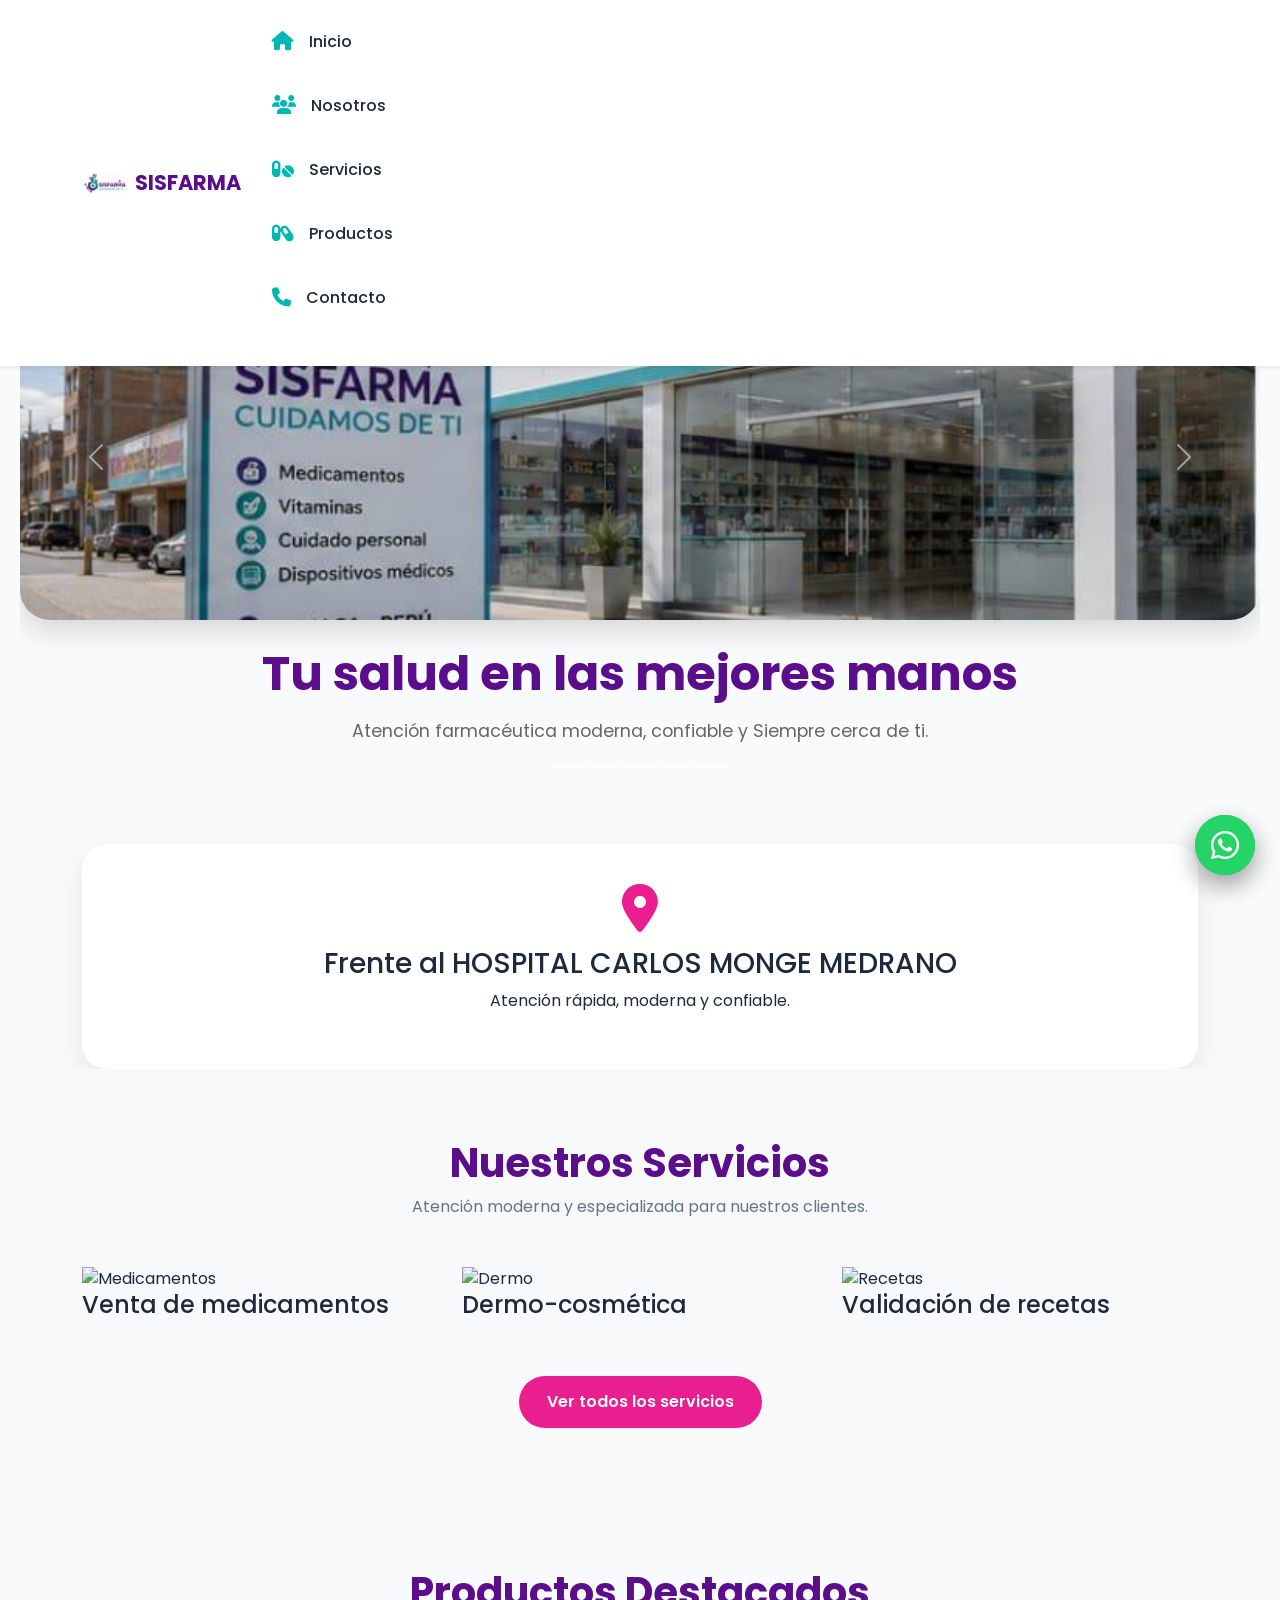
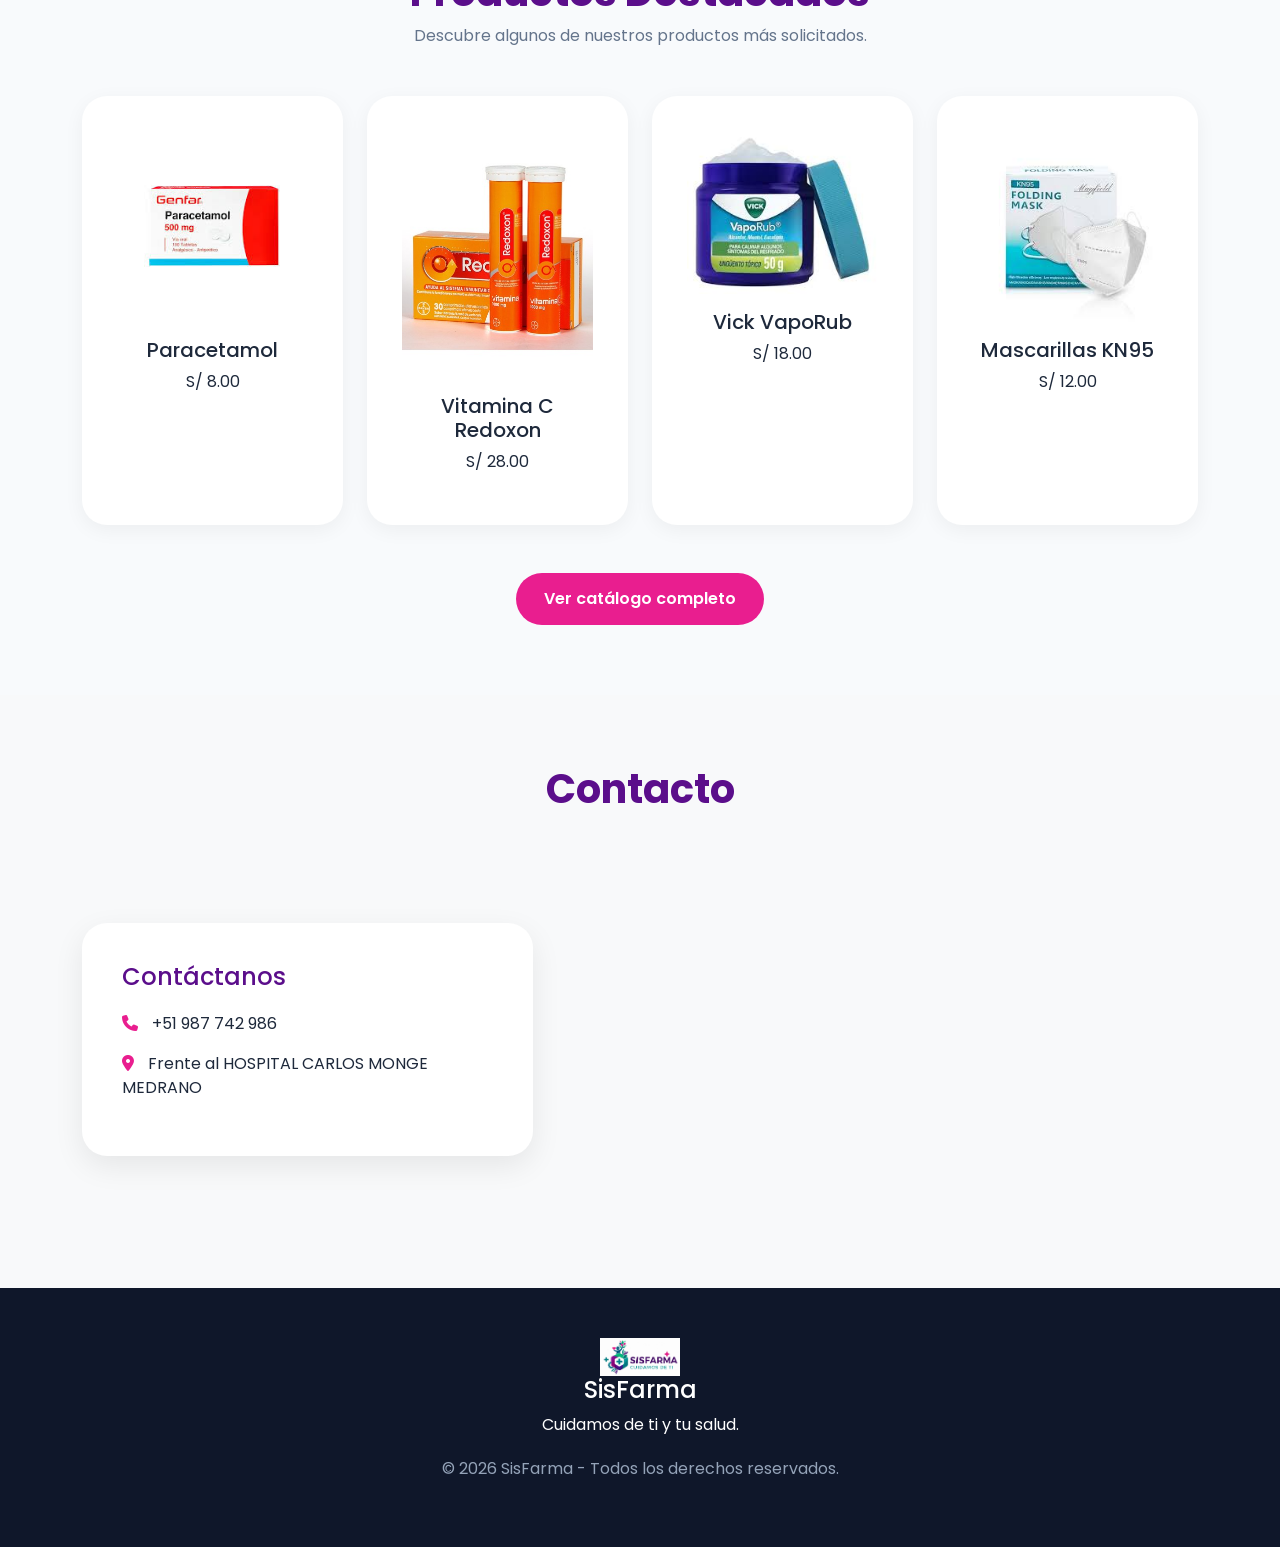
==== commit 5a56955d: "cambio general" ====
--- a/index.html
+++ b/index.html
@@ -1,5 +1,6 @@
 <!DOCTYPE html>
 <html lang="es">
+
 <head>
     <meta charset="UTF-8">
     <meta name="viewport" content="width=device-width, initial-scale=1.0">
@@ -10,14 +11,14 @@
     <link href="https://cdn.jsdelivr.net/npm/bootstrap@5.3.3/dist/css/bootstrap.min.css" rel="stylesheet">
 
     <!-- Font Awesome -->
-    <link rel="stylesheet"
-    href="https://cdnjs.cloudflare.com/ajax/libs/font-awesome/6.5.2/css/all.min.css">
+    <link rel="stylesheet" href="https://cdnjs.cloudflare.com/ajax/libs/font-awesome/6.5.2/css/all.min.css">
 
     <!-- AOS -->
     <link href="https://unpkg.com/aos@2.3.4/dist/aos.css" rel="stylesheet">
 
     <!-- Google Fonts -->
-    <link href="https://fonts.googleapis.com/css2?family=Poppins:wght@300;400;500;600;700&display=swap" rel="stylesheet">
+    <link href="https://fonts.googleapis.com/css2?family=Poppins:wght@300;400;500;600;700&display=swap"
+        rel="stylesheet">
 
     <!-- CSS -->
     <link rel="stylesheet" href="css/style.css">
@@ -33,38 +34,24 @@
     <!-- HERO / CAROUSEL -->
     <section id="inicio">
 
-        <div id="heroCarousel"
-             class="carousel slide"
-             data-bs-ride="carousel"
-             data-bs-interval="3000">
+        <div id="heroCarousel" class="carousel slide" data-bs-ride="carousel" data-bs-interval="3000">
 
             <!-- INDICADORES -->
             <div class="carousel-indicators">
 
-                <button type="button"
-                        data-bs-target="#heroCarousel"
-                        data-bs-slide-to="0"
-                        class="active">
+                <button type="button" data-bs-target="#heroCarousel" data-bs-slide-to="0" class="active">
                 </button>
 
-                <button type="button"
-                        data-bs-target="#heroCarousel"
-                        data-bs-slide-to="1">
+                <button type="button" data-bs-target="#heroCarousel" data-bs-slide-to="1">
                 </button>
 
-                <button type="button"
-                        data-bs-target="#heroCarousel"
-                        data-bs-slide-to="2">
+                <button type="button" data-bs-target="#heroCarousel" data-bs-slide-to="2">
                 </button>
 
-                <button type="button"
-                        data-bs-target="#heroCarousel"
-                        data-bs-slide-to="3">
+                <button type="button" data-bs-target="#heroCarousel" data-bs-slide-to="3">
                 </button>
 
-                <button type="button"
-                        data-bs-target="#heroCarousel"
-                        data-bs-slide-to="4">
+                <button type="button" data-bs-target="#heroCarousel" data-bs-slide-to="4">
                 </button>
 
             </div>
@@ -75,9 +62,7 @@
                 <!-- SLIDE 1 -->
                 <div class="carousel-item active">
 
-                    <img src="img/Logo.png"
-                         class="d-block w-100 carousel-img"
-                         alt="SisFarma">
+                    <img src="img/Farmacia.png" class="d-block w-100 carousel-img" alt="SisFarma">
 
                     <div class="carousel-content">
 
@@ -86,7 +71,7 @@
                         </h1>
 
                         <p>
-                            Atención farmacéutica moderna y confiable.
+                            Atención farmacéutica moderna, confiable y Siempre cerca de ti.
                         </p>
 
                     </div>
@@ -96,9 +81,7 @@
                 <!-- SLIDE 2 -->
                 <div class="carousel-item">
 
-                    <img src="img/slider3.jpeg"
-                         class="d-block w-100 carousel-img"
-                         alt="Delivery">
+                    <img src="img/domicilo.jpeg" class="d-block w-100 carousel-img" alt="Delivery">
 
                     <div class="carousel-content">
 
@@ -117,18 +100,16 @@
                 <!-- SLIDE 3 -->
                 <div class="carousel-item">
 
-                    <img src="img/slider2.jpg.jpeg"
-                         class="d-block w-100 carousel-img"
-                         alt="Atención">
+                    <img src="img/suplemtenot.jpeg" class="d-block w-100 carousel-img" alt="Atención">
 
                     <div class="carousel-content">
 
                         <h1>
-                            Atención personalizada 24 horas
+                            Nuevos Suplementos
                         </h1>
 
                         <p>
-                            Siempre cerca de ti.
+                            Energia y vitalidad para tu familia
                         </p>
 
                     </div>
@@ -138,9 +119,7 @@
                 <!-- SLIDE 4 -->
                 <div class="carousel-item">
 
-                    <img src="img/slider4.jpeg"
-                         class="d-block w-100 carousel-img"
-                         alt="Promociones">
+                    <img src="img/carro4.jpeg" class="d-block w-100 carousel-img" alt="Promociones">
 
                     <div class="carousel-content">
 
@@ -155,24 +134,37 @@
                     </div>
 
                 </div>
-
+                <!-- SLIDE 5 -->
+                <div class="carousel-item">
+
+                    <img src="img/carro5.jpeg"
+                         class="d-block w-100 carousel-img"
+                         alt="Productos">
+
+                    <div class="carousel-content">
+
+                        <h1>
+                            Productos destacados
+                        </h1>
+
+                        <p>
+                            Calidad y bienestar para tu familia.
+                        </p>
+
+                    </div>
+
+                </div>
 
             </div>
 
             <!-- CONTROLES -->
-            <button class="carousel-control-prev"
-                    type="button"
-                    data-bs-target="#heroCarousel"
-                    data-bs-slide="prev">
+            <button class="carousel-control-prev" type="button" data-bs-target="#heroCarousel" data-bs-slide="prev">
 
                 <span class="carousel-control-prev-icon"></span>
 
             </button>
 
-            <button class="carousel-control-next"
-                    type="button"
-                    data-bs-target="#heroCarousel"
-                    data-bs-slide="next">
+            <button class="carousel-control-next" type="button" data-bs-target="#heroCarousel" data-bs-slide="next">
 
                 <span class="carousel-control-next-icon"></span>
 
@@ -207,7 +199,7 @@
     </section>
 
 
-  
+
 
 
     <!-- SERVICIOS PREVIEW -->
@@ -232,9 +224,7 @@
 
                     <div class="service-preview-card">
 
-                        <img src="img/service1.jpg"
-                             class="img-fluid"
-                             alt="Medicamentos">
+                        <img src="img/service1.jpg" class="img-fluid" alt="Medicamentos">
 
                         <h4>
                             Venta de medicamentos
@@ -249,9 +239,7 @@
 
                     <div class="service-preview-card">
 
-                        <img src="img/service2.jpg"
-                             class="img-fluid"
-                             alt="Dermo">
+                        <img src="img/service2.jpg" class="img-fluid" alt="Dermo">
 
                         <h4>
                             Dermo-cosmética
@@ -266,9 +254,7 @@
 
                     <div class="service-preview-card">
 
-                        <img src="img/service3.jpg"
-                             class="img-fluid"
-                             alt="Recetas">
+                        <img src="img/service3.jpg" class="img-fluid" alt="Recetas">
 
                         <h4>
                             Validación de recetas
@@ -283,8 +269,7 @@
             <!-- BOTÓN -->
             <div class="text-center mt-5">
 
-                <a href="servicios.html"
-                   class="btn btn-main">
+                <a href="servicios.html" class="btn btn-main">
 
                     Ver todos los servicios
 
@@ -319,9 +304,7 @@
 
                     <div class="product-card">
 
-                        <img src="img/parace.jpg"
-                             class="img-fluid mb-3"
-                             alt="Paracetamol">
+                        <img src="img/parace.jpg" class="img-fluid mb-3" alt="Paracetamol">
 
                         <h5>Paracetamol</h5>
 
@@ -338,9 +321,7 @@
 
                     <div class="product-card">
 
-                        <img src="img/redox.jpg"
-                             class="img-fluid mb-3"
-                             alt="Redoxon">
+                        <img src="img/redox.jpg" class="img-fluid mb-3" alt="Redoxon">
 
                         <h5>Vitamina C Redoxon</h5>
 
@@ -357,9 +338,7 @@
 
                     <div class="product-card">
 
-                        <img src="img/vivacpe.jpg"
-                             class="img-fluid mb-3"
-                             alt="Vick">
+                        <img src="img/vivacpe.jpg" class="img-fluid mb-3" alt="Vick">
 
                         <h5>Vick VapoRub</h5>
 
@@ -376,9 +355,7 @@
 
                     <div class="product-card">
 
-                        <img src="img/masca.jpg"
-                             class="img-fluid mb-3"
-                             alt="Mascarillas">
+                        <img src="img/masca.jpg" class="img-fluid mb-3" alt="Mascarillas">
 
                         <h5>Mascarillas KN95</h5>
 
@@ -395,8 +372,7 @@
             <!-- BOTÓN -->
             <div class="text-center mt-5">
 
-                <a href="productos.html"
-                   class="btn btn-main">
+                <a href="productos.html" class="btn btn-main">
 
                     Ver catálogo completo
 
@@ -410,8 +386,7 @@
 
 
     <!-- CONTACTO -->
-    <section id="contacto"
-             class="section-padding bg-light">
+    <section id="contacto" class="section-padding bg-light">
 
         <div class="container">
 
@@ -453,10 +428,7 @@
 
                     <iframe
                         src="https://www.google.com/maps/embed?pb=!1m18!1m12!1m3!1d339.85820556098327!2d-70.12104756686041!3d-15.481383717790623!2m3!1f0!2f0!3f0!3m2!1i1024!2i768!4f13.1!3m3!1m2!1s0x9167f364a1c1d749%3A0x8acdf41c32f2189b!2sEdificio%20Juliaca!5e0!3m2!1ses!2spe!4v1778803707307!5m2!1ses!2spe"
-                        width="100%"
-                        height="350"
-                        style="border:0; border-radius:20px;"
-                        allowfullscreen=""
+                        width="100%" height="350" style="border:0; border-radius:20px;" allowfullscreen=""
                         loading="lazy">
                     </iframe>
 
@@ -471,13 +443,11 @@
 
 
     <!-- FOOTER -->
-   <div id="footer"></div>
+    <div id="footer"></div>
 
 
     <!-- WHATSAPP FLOTANTE -->
-    <a href="https://wa.me/51987742986"
-       class="whatsapp-float"
-       target="_blank">
+    <a href="https://wa.me/51987742986" class="whatsapp-float" target="_blank">
 
         <i class="fab fa-whatsapp"></i>
 
@@ -486,25 +456,25 @@
 
     <!-- Bootstrap -->
     <script src="https://cdn.jsdelivr.net/npm/bootstrap@5.3.3/dist/js/bootstrap.bundle.min.js"></script>
- <script>
-
-async function loadComponents(){
-
-    const navbar = await fetch("components/navbar.html");
-    const navbarData = await navbar.text();
-
-    document.getElementById("navbar").innerHTML = navbarData;
-
-    const footer = await fetch("components/footer.html");
-    const footerData = await footer.text();
-
-    document.getElementById("footer").innerHTML = footerData;
-}
-
-loadComponents();
-
-</script>   
-<script src="js/cel.js"></script>
+    <script>
+
+        async function loadComponents() {
+
+            const navbar = await fetch("components/navbar.html");
+            const navbarData = await navbar.text();
+
+            document.getElementById("navbar").innerHTML = navbarData;
+
+            const footer = await fetch("components/footer.html");
+            const footerData = await footer.text();
+
+            document.getElementById("footer").innerHTML = footerData;
+        }
+
+        loadComponents();
+
+    </script>
+    <script src="js/cel.js"></script>
     <!-- AOS -->
     <script src="https://unpkg.com/aos@2.3.4/dist/aos.js"></script>
 
@@ -516,4 +486,5 @@
     </script>
 
 </body>
+
 </html>
--- a/css/style.css
+++ b/css/style.css
@@ -1,506 +1,467 @@
-*{
-    margin: 0;
-    padding: 0;
-    box-sizing: border-box;
-}
-
-:root{
-    --primary: #5B0E8B;
-    --secondary: #00B7B3;
-    --accent: #E91E8F;
-    --light: #F8FAFC;
-    --dark: #1E293B;
-}
-
-body{
-    font-family: 'Poppins', sans-serif;
-    background: var(--light);
-    color: var(--dark);
-    overflow-x: hidden;
+* {
+  margin: 0;
+  padding: 0;
+  box-sizing: border-box;
+}
+
+:root {
+  --primary: #5b0e8b;
+  --secondary: #00b7b3;
+  --accent: #e91e8f;
+  --light: #f8fafc;
+  --dark: #1e293b;
+}
+
+body {
+  font-family: "Poppins", sans-serif;
+  background: var(--light);
+  color: var(--dark);
+  overflow-x: hidden;
 }
 
 /* NAVBAR */
-.offcanvas{
-    border-top-right-radius: 25px;
-    border-bottom-right-radius: 25px;
-}
-.navbar{
-    padding: 15px 0;
-}
-
-.navbar .container{
-    display: flex;
-    justify-content: space-between;
-    align-items: center;
-}
-
-.navbar-brand{
-    display: flex;
-    align-items: center;
-}
-
-.navbar-brand img{
-    width: 45px;
-    height: auto;
-}
-
-.brand-text{
-    margin-left: 8px;
-    font-size: 1.3rem;
-    font-weight: 700;
-    color: var(--primary);
-}
-
-.nav-link{
-    color: var(--dark);
-    font-weight: 500;
-    margin: 0 10px;
-}
-
-.nav-link:hover{
-    color: var(--accent);
-}
-
-.navbar-toggler{
-    border: none;
-}
-
-.navbar-toggler:focus{
-    box-shadow: none;
-}
-
-.navbar-toggler i{
-    color: var(--primary);
-    font-size: 1.5rem;
-}
-
+.offcanvas {
+  border-top-right-radius: 25px;
+  border-bottom-right-radius: 25px;
+}
+.navbar {
+  padding: 15px 0;
+}
+
+.navbar .container {
+  display: flex;
+  justify-content: space-between;
+  align-items: center;
+}
+
+.navbar-brand {
+  display: flex;
+  align-items: center;
+}
+
+.navbar-brand img {
+  width: 45px;
+  height: auto;
+}
+
+.brand-text {
+  margin-left: 8px;
+  font-size: 1.3rem;
+  font-weight: 700;
+  color: var(--primary);
+}
+
+.nav-link {
+  color: var(--dark);
+  font-weight: 500;
+  margin: 0 10px;
+}
+
+.nav-link:hover {
+  color: var(--accent);
+}
+
+.navbar-toggler {
+  border: none;
+}
+
+.navbar-toggler:focus {
+  box-shadow: none;
+}
+
+.navbar-toggler i {
+  color: var(--primary);
+  font-size: 1.5rem;
+}
 
 /* ===== CARRUSEL MODERNO ===== */
 
-#heroCarousel{
-
-    margin-top: 120px;
-    padding: 0 20px;
-
-}
-
-.carousel-item{
-
-    text-align: center;
-
-}
-
-.carousel-img{
-
-    width: 100%;
-    max-height: 500px;
-
-    object-fit: cover;
-
-    border-radius: 30px;
-
-    box-shadow: 0 10px 30px rgba(0,0,0,0.15);
-
+#heroCarousel {
+  margin-top: 120px;
+  padding: 0 20px;
+}
+
+.carousel-item {
+  text-align: center;
+}
+
+.carousel-img {
+  width: 100%;
+  max-height: 500px;
+
+  object-fit: cover;
+
+  border-radius: 30px;
+
+  box-shadow: 0 10px 30px rgba(0, 0, 0, 0.15);
 }
 
 /* CONTENIDO */
 
-.carousel-content{
-
-    margin-top: 25px;
-    margin-bottom: 50px;
-
-}
-
-.carousel-content h1{
-
-    font-size: 3rem;
-    font-weight: 700;
-
-    color: var(--primary);
-
-}
-
-.carousel-content p{
-
-    font-size: 1.1rem;
-
-    color: #666;
-
-    margin: 15px 0 25px;
-
+.carousel-content {
+  margin-top: 25px;
+  margin-bottom: 50px;
+}
+
+.carousel-content h1 {
+  font-size: 3rem;
+  font-weight: 700;
+
+  color: var(--primary);
+}
+
+.carousel-content p {
+  font-size: 1.1rem;
+
+  color: #666;
+
+  margin: 15px 0 25px;
 }
 
 /* BOTÓN */
 
-.btn-main{
-
-    background: var(--accent);
-
-    color: white;
-
-    border-radius: 50px;
-
-    padding: 12px 30px;
-
-    border: none;
-
-    transition: 0.3s;
-
-}
-
-.btn-main:hover{
-
-    transform: translateY(-3px);
-
+.btn-main {
+  background: var(--accent);
+
+  color: white;
+
+  border-radius: 50px;
+
+  padding: 12px 30px;
+
+  border: none;
+
+  transition: 0.3s;
+}
+
+.btn-main:hover {
+  transform: translateY(-3px);
 }
 
 /* RESPONSIVE */
 
-@media(max-width:768px){
-
-    #heroCarousel{
-
-        margin-top: 100px;
-        padding: 0 15px;
-
-    }
-
-    .carousel-img{
-
-        max-height: 250px;
-
-        border-radius: 20px;
-
-    }
-
-    .carousel-content h1{
-
-        font-size: 1.8rem;
-
-    }
-
-    .carousel-content p{
-
-        font-size: 0.95rem;
-
-    }
-
-}
-@keyframes fadeUp{
-
-    from{
-
-        opacity: 0;
-        transform: translateY(20px);
-
-    }
-
-    to{
-
-        opacity: 1;
-        transform: translateY(0);
-
-    }
+@media (max-width: 768px) {
+  #heroCarousel {
+    margin-top: 100px;
+    padding: 0 15px;
+  }
+
+  .carousel-img {
+    max-height: 250px;
+
+    border-radius: 20px;
+  }
+
+  .carousel-content h1 {
+    font-size: 1.8rem;
+  }
+
+  .carousel-content p {
+    font-size: 0.95rem;
+  }
+}
+@keyframes fadeUp {
+  from {
+    opacity: 0;
+    transform: translateY(20px);
+  }
+
+  to {
+    opacity: 1;
+    transform: translateY(0);
+  }
 }
 /* HERO */
 
-.hero-section{
-    background:
-    linear-gradient(
-        rgba(91, 14, 139, 0.75),
-        rgba(0, 183, 179, 0.75)
-    );
-    background-size: cover;
-    background-position: center;
-    background-repeat: no-repeat;
-
-    color: white;
-    padding-top: 120px;
-
-    min-height: 100vh;
-
-    display: flex;
-    align-items: center;
-}
-
-.hero-title{
-    font-size: 2.8rem;
-    font-weight: 700;
-    line-height: 1.2;
-    margin-bottom: 20px;
-}
-
-.hero-text{
-    font-size: 1.1rem;
-    margin-bottom: 30px;
-}
-
-.hero-buttons{
-    display: flex;
-    flex-wrap: wrap;
-    gap: 15px;
-}
-
-.hero-img{
-    max-width: 90%;
+.hero-section {
+  background: linear-gradient(rgba(91, 14, 139, 0.75), rgba(0, 183, 179, 0.75));
+  background-size: cover;
+  background-position: center;
+  background-repeat: no-repeat;
+
+  color: white;
+  padding-top: 120px;
+
+  min-height: 100vh;
+
+  display: flex;
+  align-items: center;
+}
+
+.hero-title {
+  font-size: 2.8rem;
+  font-weight: 700;
+  line-height: 1.2;
+  margin-bottom: 20px;
+}
+
+.hero-text {
+  font-size: 1.1rem;
+  margin-bottom: 30px;
+}
+
+.hero-buttons {
+  display: flex;
+  flex-wrap: wrap;
+  gap: 15px;
+}
+
+.hero-img {
+  max-width: 90%;
 }
 
 /* BOTONES */
 
-.btn-main{
-    background: var(--accent);
-    color: white;
-    border: none;
-    padding: 14px 28px;
-    border-radius: 50px;
-    font-weight: 600;
-}
-
-.btn-main:hover{
-    background: white;
-    color: var(--primary);
-}
-
-.btn-outline-custom{
-    border: 2px solid white;
-    color: white;
-    padding: 14px 28px;
-    border-radius: 50px;
-    font-weight: 600;
-}
-
-.btn-outline-custom:hover{
-    background: white;
-    color: var(--primary);
+.btn-main {
+  background: var(--accent);
+  color: white;
+  border: none;
+  padding: 14px 28px;
+  border-radius: 50px;
+  font-weight: 600;
+}
+
+.btn-main:hover {
+  background: white;
+  color: var(--primary);
+}
+
+.btn-outline-custom {
+  border: 2px solid white;
+  color: white;
+  padding: 14px 28px;
+  border-radius: 50px;
+  font-weight: 600;
+}
+
+.btn-outline-custom:hover {
+  background: white;
+  color: var(--primary);
 }
 
 /* SECCIONES */
 
-.section-padding{
-    padding: 70px 0;
-}
-
-.section-title h2{
-    font-size: 2.5rem;
-    font-weight: 700;
-    color: var(--primary);
-}
-
-.section-title p{
-    color: #64748B;
+.section-padding {
+  padding: 70px 0;
+}
+
+.section-title h2 {
+  font-size: 2.5rem;
+  font-weight: 700;
+  color: var(--primary);
+}
+
+.section-title p {
+  color: #64748b;
 }
 
 /* UBICACIÓN */
 
-.location-section{
-    margin-top: 50px;
-}
-
-.location-card{
-    background: white;
-    padding: 40px;
-    border-radius: 25px;
-    text-align: center;
-    box-shadow: 0 10px 30px rgba(0,0,0,0.08);
-}
-
-.location-card i{
-    font-size: 3rem;
-    color: var(--accent);
-    margin-bottom: 15px;
+.location-section {
+  margin-top: 50px;
+}
+
+.location-card {
+  background: white;
+  padding: 40px;
+  border-radius: 25px;
+  text-align: center;
+  box-shadow: 0 10px 30px rgba(0, 0, 0, 0.08);
+}
+
+.location-card i {
+  font-size: 3rem;
+  color: var(--accent);
+  margin-bottom: 15px;
 }
 
 /* CARDS */
 
 .info-card,
 .service-card,
-.product-card{
-    background: white;
-    padding: 35px;
-    border-radius: 25px;
-    text-align: center;
-    height: 100%;
-    transition: 0.4s;
-    box-shadow: 0 5px 20px rgba(0,0,0,0.05);
+.product-card {
+  background: white;
+  padding: 35px;
+  border-radius: 25px;
+  text-align: center;
+  height: 100%;
+  transition: 0.4s;
+  box-shadow: 0 5px 20px rgba(0, 0, 0, 0.05);
 }
 
 .info-card:hover,
 .service-card:hover,
-.product-card:hover{
-    transform: translateY(-10px);
+.product-card:hover {
+  transform: translateY(-10px);
 }
 
 .info-card i,
 .service-card i,
-.product-card i{
-    font-size: 3rem;
-    color: var(--secondary);
-    margin-bottom: 20px;
-}
-
-.services-section{
-    background: #EEF7F7;
+.product-card i {
+  font-size: 3rem;
+  color: var(--secondary);
+  margin-bottom: 20px;
+}
+
+.services-section {
+  background: #eef7f7;
 }
 /* OFFCANVAS */
 
-.offcanvas{
-    width: 280px;
-    background: white;
-}
-
-.offcanvas-header{
-    border-bottom: 1px solid #eee;
-    padding: 20px;
-}
-
-.offcanvas-title{
-    color: var(--primary);
-    font-weight: 700;
-}
-
-.mobile-menu{
-    list-style: none;
-    padding: 0;
-}
-
-.mobile-menu li{
-    margin-bottom: 10px;
-}
-
-.mobile-menu a{
-    display: flex;
-    align-items: center;
-    gap: 15px;
-
-    padding: 15px;
-    border-radius: 15px;
-
-    text-decoration: none;
-
-    color: var(--dark);
-    font-weight: 500;
-
-    transition: 0.3s;
-}
-
-.mobile-menu a:hover{
-    background: #F3F4F6;
-    color: var(--accent);
-}
-
-.mobile-menu i{
-    font-size: 1.2rem;
-    color: var(--secondary);
+.offcanvas {
+  width: 280px;
+  background: white;
+}
+
+.offcanvas-header {
+  border-bottom: 1px solid #eee;
+  padding: 20px;
+}
+
+.offcanvas-title {
+  color: var(--primary);
+  font-weight: 700;
+}
+
+.mobile-menu {
+  list-style: none;
+  padding: 0;
+}
+
+.mobile-menu li {
+  margin-bottom: 10px;
+}
+
+.mobile-menu a {
+  display: flex;
+  align-items: center;
+  gap: 15px;
+
+  padding: 15px;
+  border-radius: 15px;
+
+  text-decoration: none;
+
+  color: var(--dark);
+  font-weight: 500;
+
+  transition: 0.3s;
+}
+
+.mobile-menu a:hover {
+  background: #f3f4f6;
+  color: var(--accent);
+}
+
+.mobile-menu i {
+  font-size: 1.2rem;
+  color: var(--secondary);
 }
 /* PRODUCTOS */
 
-.available{
-    display: inline-block;
-    background: #D1FAE5;
-    color: #047857;
-    padding: 8px 15px;
-    border-radius: 50px;
-    margin-top: 10px;
-    font-size: 0.9rem;
-    font-weight: 600;
+.available {
+  display: inline-block;
+  background: #d1fae5;
+  color: #047857;
+  padding: 8px 15px;
+  border-radius: 50px;
+  margin-top: 10px;
+  font-size: 0.9rem;
+  font-weight: 600;
 }
 
 /* CONTACTO */
 
-.contact-info{
-    background: white;
-    padding: 40px;
-    border-radius: 25px;
-    box-shadow: 0 10px 30px rgba(0,0,0,0.08);
-}
-
-.contact-info h4{
-    color: var(--primary);
-    margin-bottom: 20px;
-}
-
-.contact-info i{
-    color: var(--accent);
-    margin-right: 10px;
+.contact-info {
+  background: white;
+  padding: 40px;
+  border-radius: 25px;
+  box-shadow: 0 10px 30px rgba(0, 0, 0, 0.08);
+}
+
+.contact-info h4 {
+  color: var(--primary);
+  margin-bottom: 20px;
+}
+
+.contact-info i {
+  color: var(--accent);
+  margin-right: 10px;
 }
 
 /* FOOTER */
 
-.footer{
-    background: #0F172A;
-    color: white;
-    padding: 50px 0;
-}
-
-.copy{
-    color: #94A3B8;
-    margin-top: 20px;
+.footer {
+  background: #0f172a;
+  color: white;
+  padding: 50px 0;
+}
+
+.copy {
+  color: #94a3b8;
+  margin-top: 20px;
 }
 
 /* WHATSAPP */
 
-.whatsapp-float{
-    position: fixed;
-    width: 60px;
-    height: 60px;
-    bottom: 25px;
-    right: 25px;
-    background: #25D366;
-    color: white;
-    border-radius: 50%;
-    display: flex;
+.whatsapp-float {
+  position: fixed;
+  width: 60px;
+  height: 60px;
+  bottom: 25px;
+  right: 25px;
+  background: #25d366;
+  color: white;
+  border-radius: 50%;
+  display: flex;
+  justify-content: center;
+  align-items: center;
+  font-size: 2rem;
+  text-decoration: none;
+  z-index: 999;
+  box-shadow: 0 10px 25px rgba(0, 0, 0, 0.2);
+}
+
+.whatsapp-float:hover {
+  transform: scale(1.1);
+  color: white;
+}
+
+/* RESPONSIVE */
+
+@media (max-width: 991px) {
+  .hero-section {
+    text-align: center;
+  }
+
+  .hero-title {
+    font-size: 2rem;
+  }
+
+  .hero-buttons {
     justify-content: center;
-    align-items: center;
-    font-size: 2rem;
-    text-decoration: none;
-    z-index: 999;
-    box-shadow: 0 10px 25px rgba(0,0,0,0.2);
-}
-
-.whatsapp-float:hover{
-    transform: scale(1.1);
-    color: white;
-}
-
-/* RESPONSIVE */
-
-@media(max-width:991px){
-
-    .hero-section{
-        text-align: center;
-    }
-
-    .hero-title{
-        font-size: 2rem;
-    }
-
-    .hero-buttons{
-        justify-content: center;
-    }
-
-    .hero-img{
-        margin-top: 40px;
-    }
-}
-
-@media(max-width:768px){
-
-    .brand-text{
-        display: none;
-    }
-
-    .hero-title{
-        font-size: 1.9rem;
-    }
-
-    .btn-main,
-    .btn-outline-custom{
-        width: 100%;
-    }
-
-    .contact-info{
-        margin-bottom: 30px;
-    }
-  
-}+  }
+
+  .hero-img {
+    margin-top: 40px;
+  }
+}
+
+@media (max-width: 768px) {
+  .brand-text {
+    display: none;
+  }
+
+  .hero-title {
+    font-size: 1.9rem;
+  }
+
+  .btn-main,
+  .btn-outline-custom {
+    width: 100%;
+  }
+
+  .contact-info {
+    margin-bottom: 30px;
+  }
+}
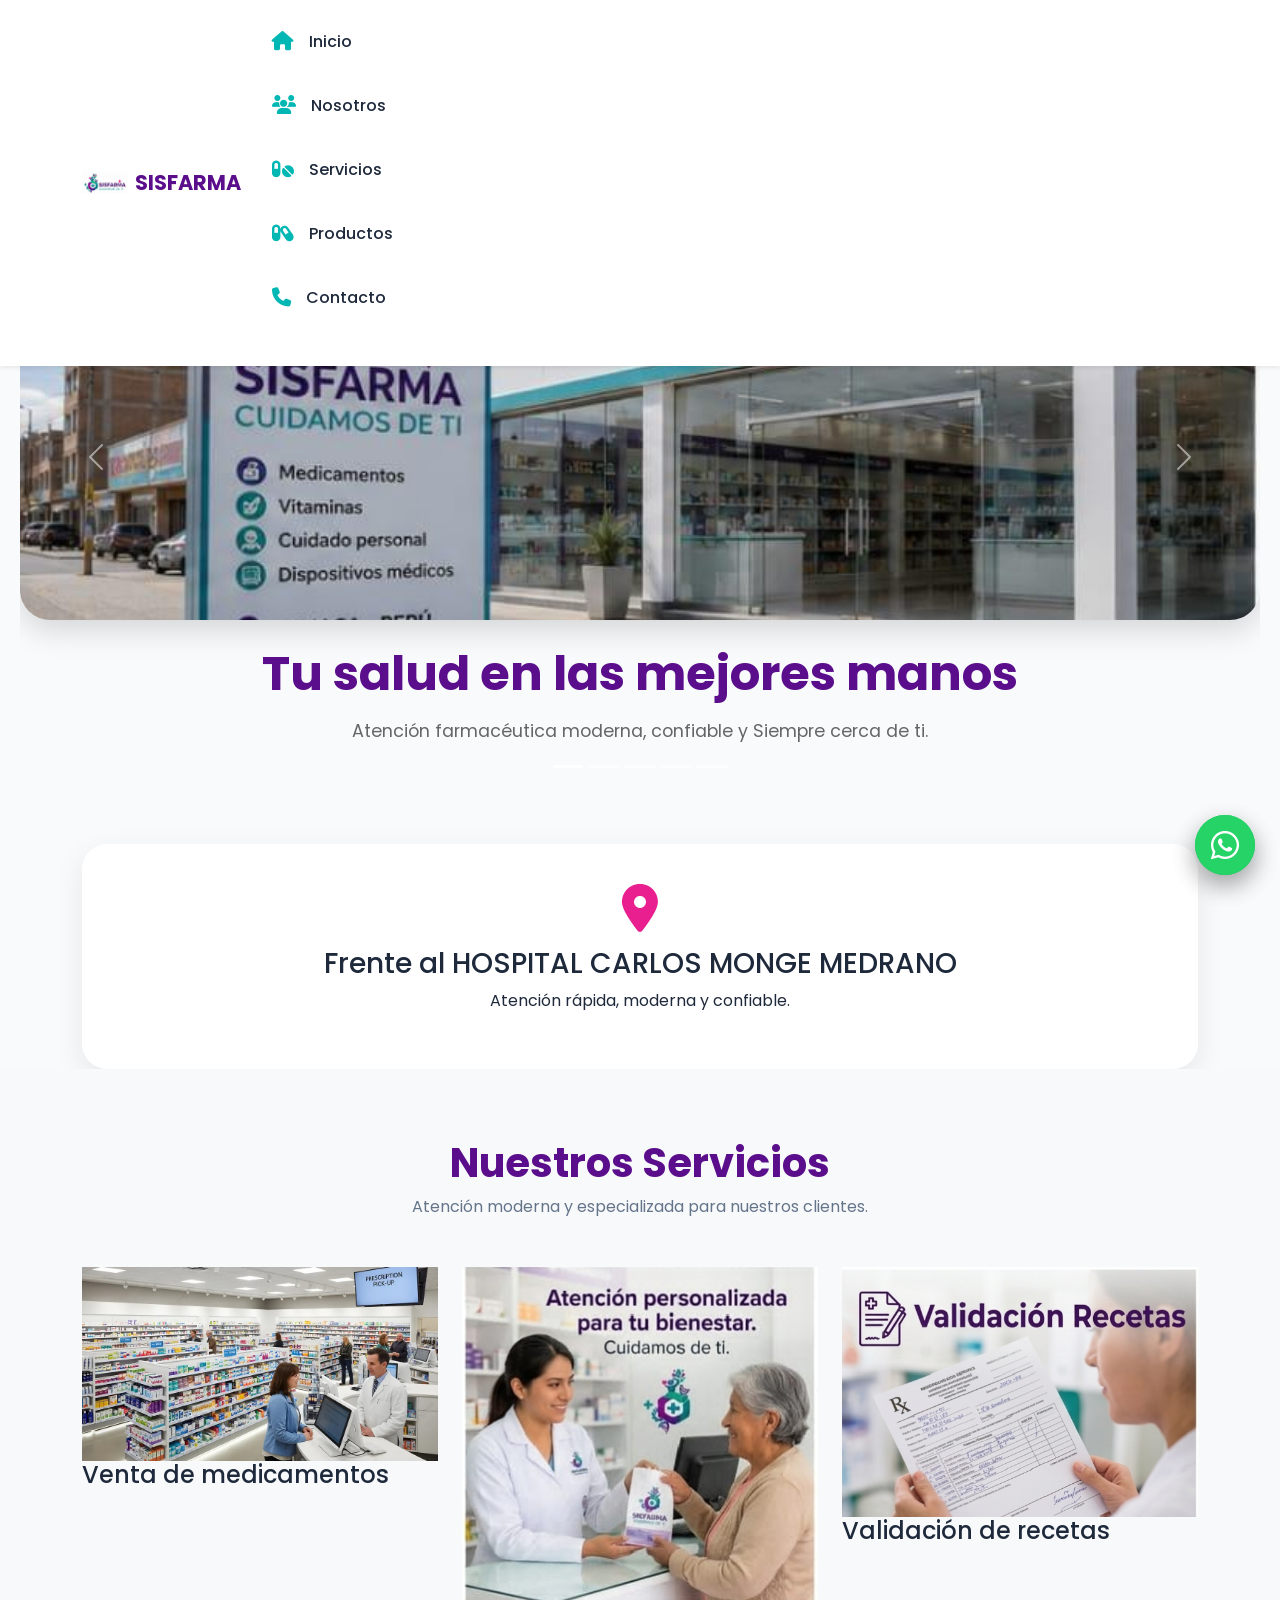
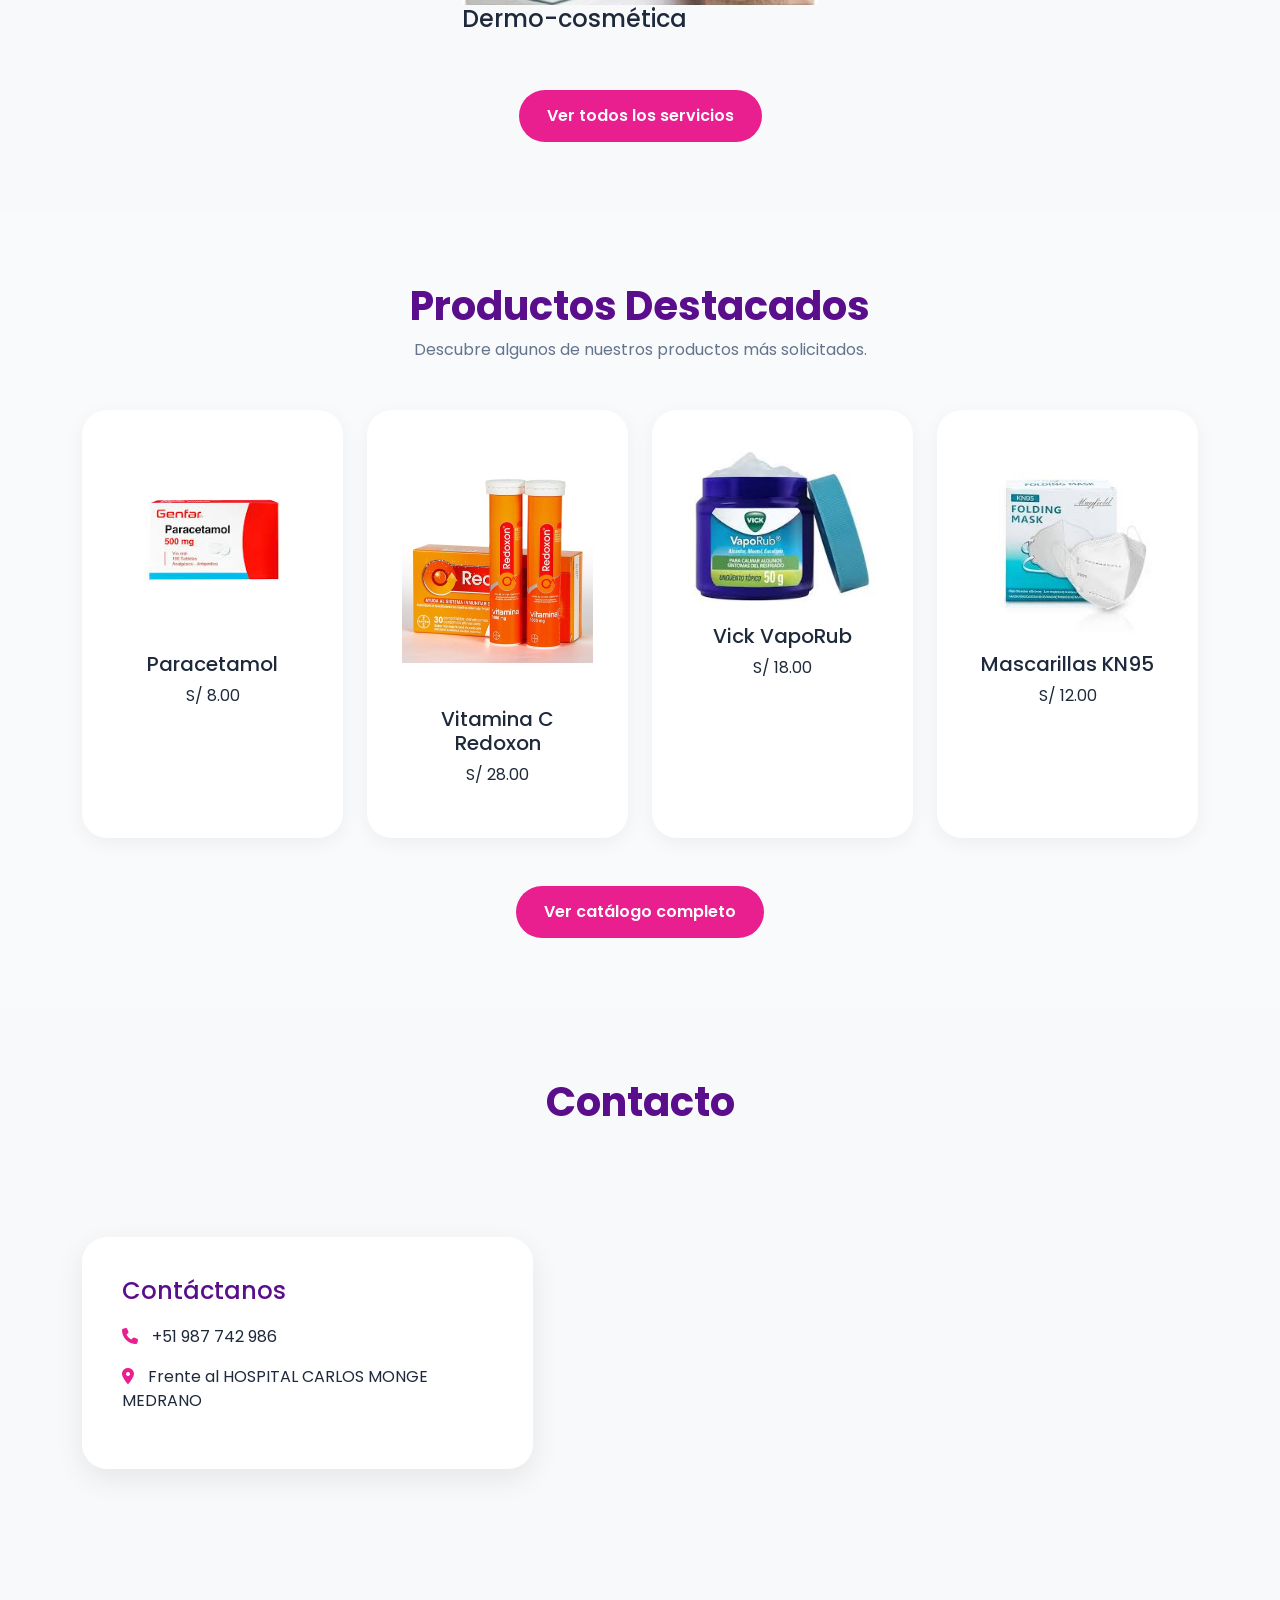
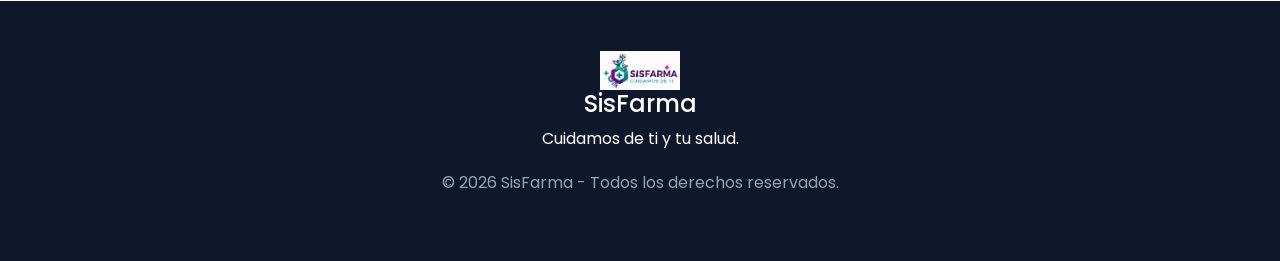
==== commit b8535c8a: "ultimo" ====
--- a/index.html
+++ b/index.html
@@ -224,7 +224,7 @@
 
                     <div class="service-preview-card">
 
-                        <img src="img/service1.jpg" class="img-fluid" alt="Medicamentos">
+                        <img src="img/moderna.jpg" class="img-fluid" alt="Medicamentos">
 
                         <h4>
                             Venta de medicamentos
@@ -239,7 +239,7 @@
 
                     <div class="service-preview-card">
 
-                        <img src="img/service2.jpg" class="img-fluid" alt="Dermo">
+                        <img src="img/bienestar.jpeg" class="img-fluid" alt="Dermo">
 
                         <h4>
                             Dermo-cosmética
@@ -254,7 +254,7 @@
 
                     <div class="service-preview-card">
 
-                        <img src="img/service3.jpg" class="img-fluid" alt="Recetas">
+                        <img src="img/validacion.jpeg" class="img-fluid" alt="Recetas">
 
                         <h4>
                             Validación de recetas
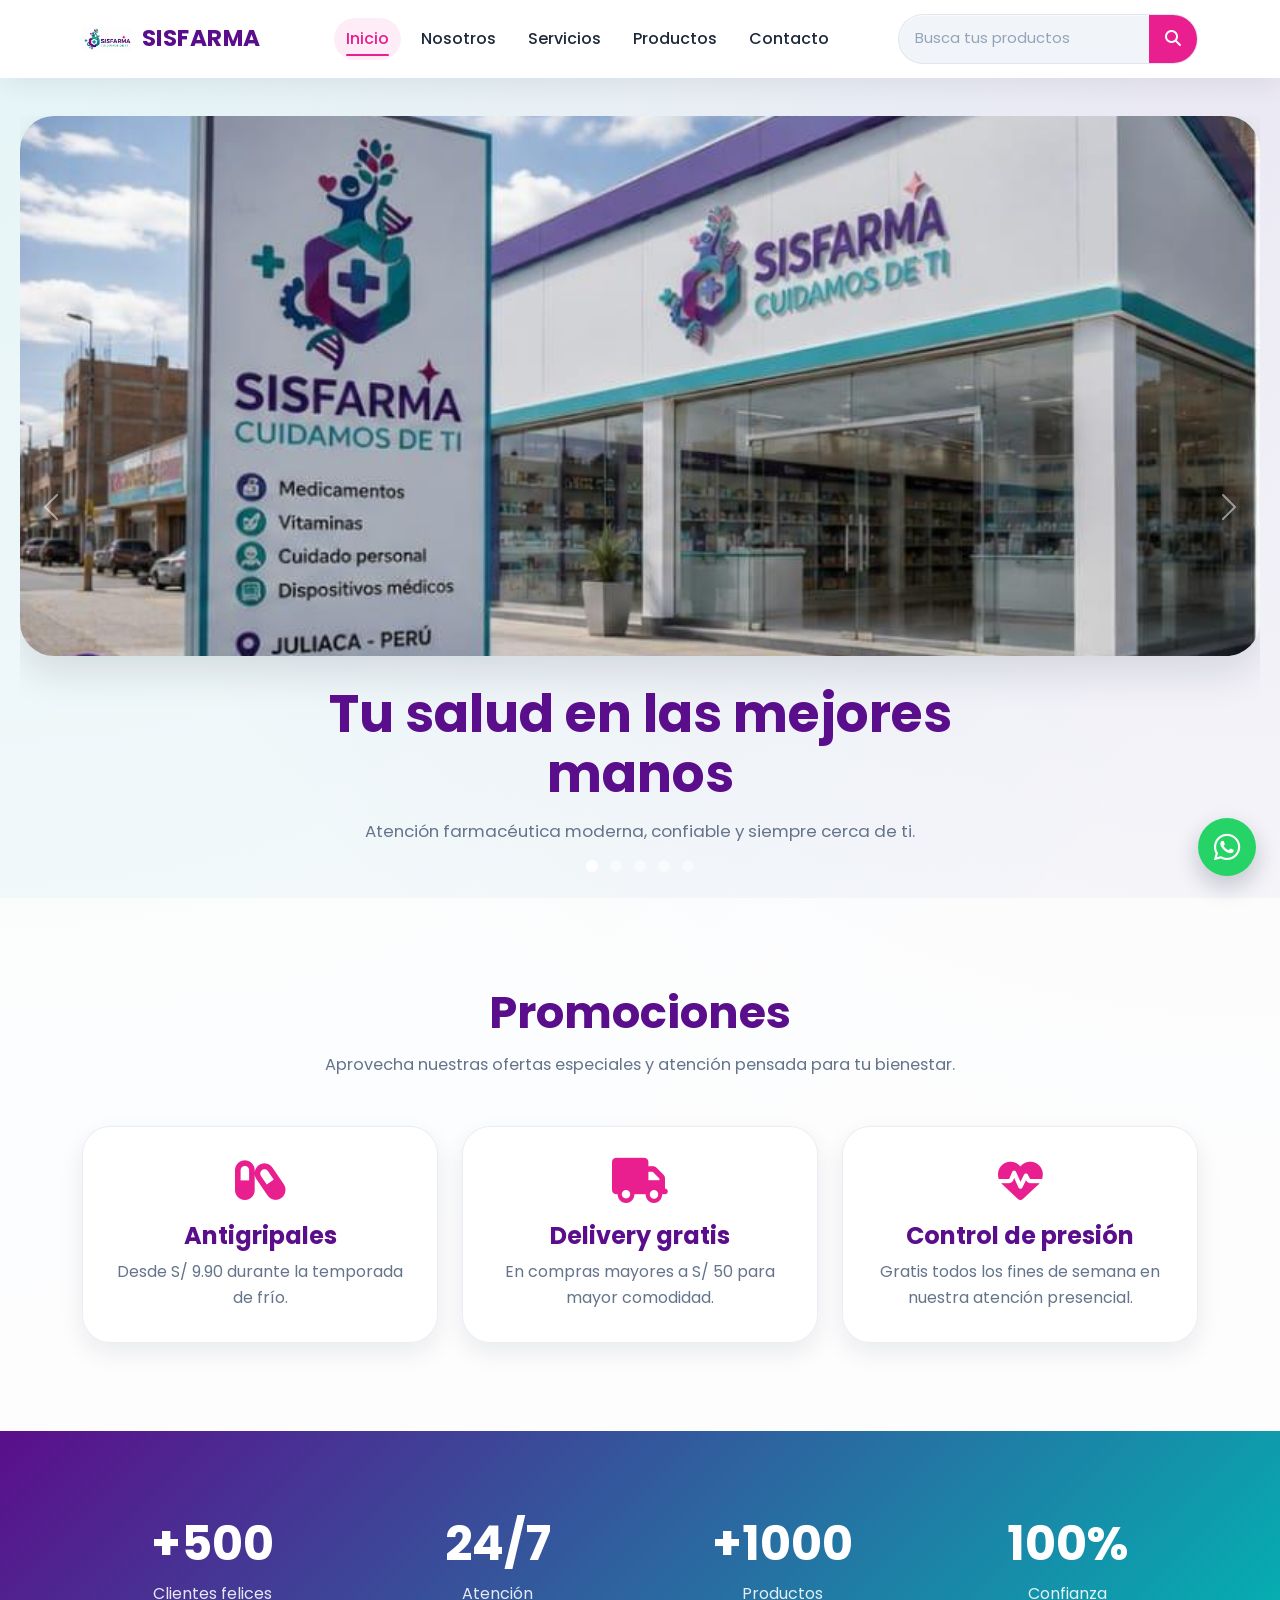
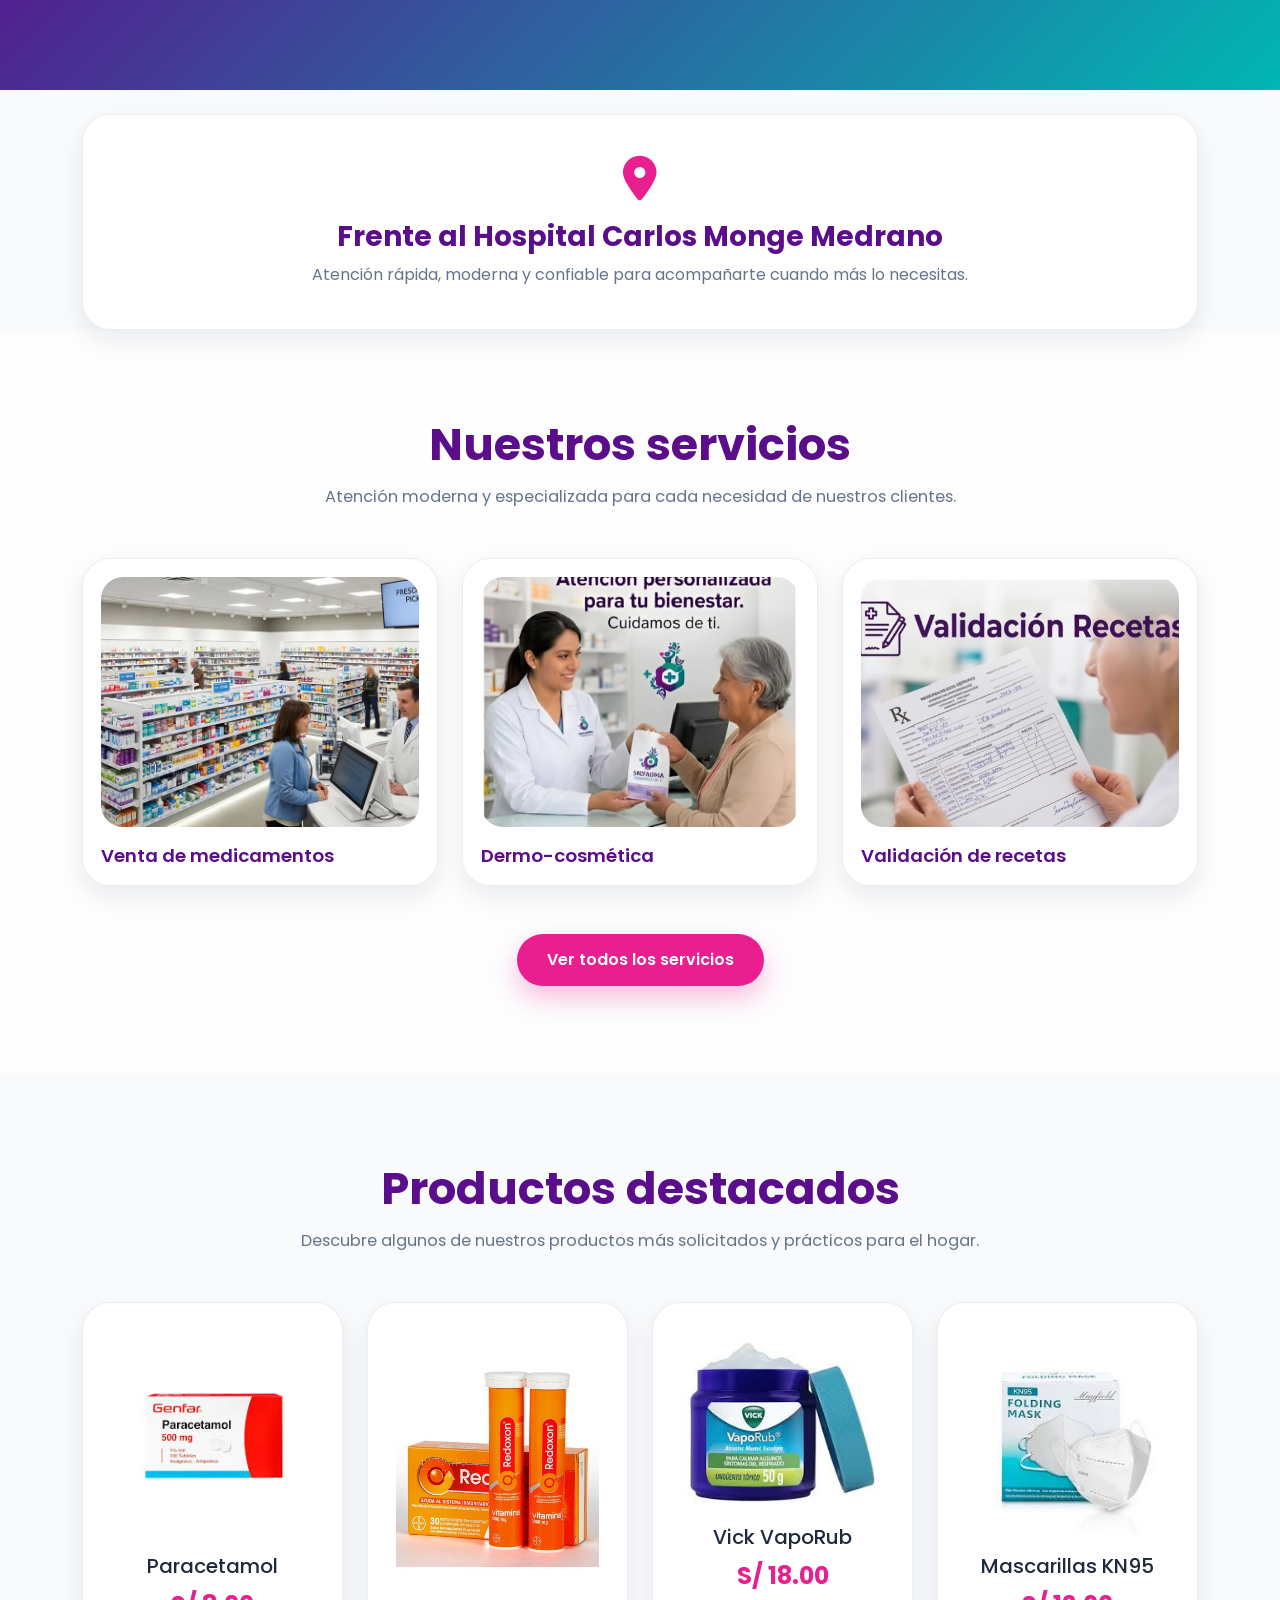
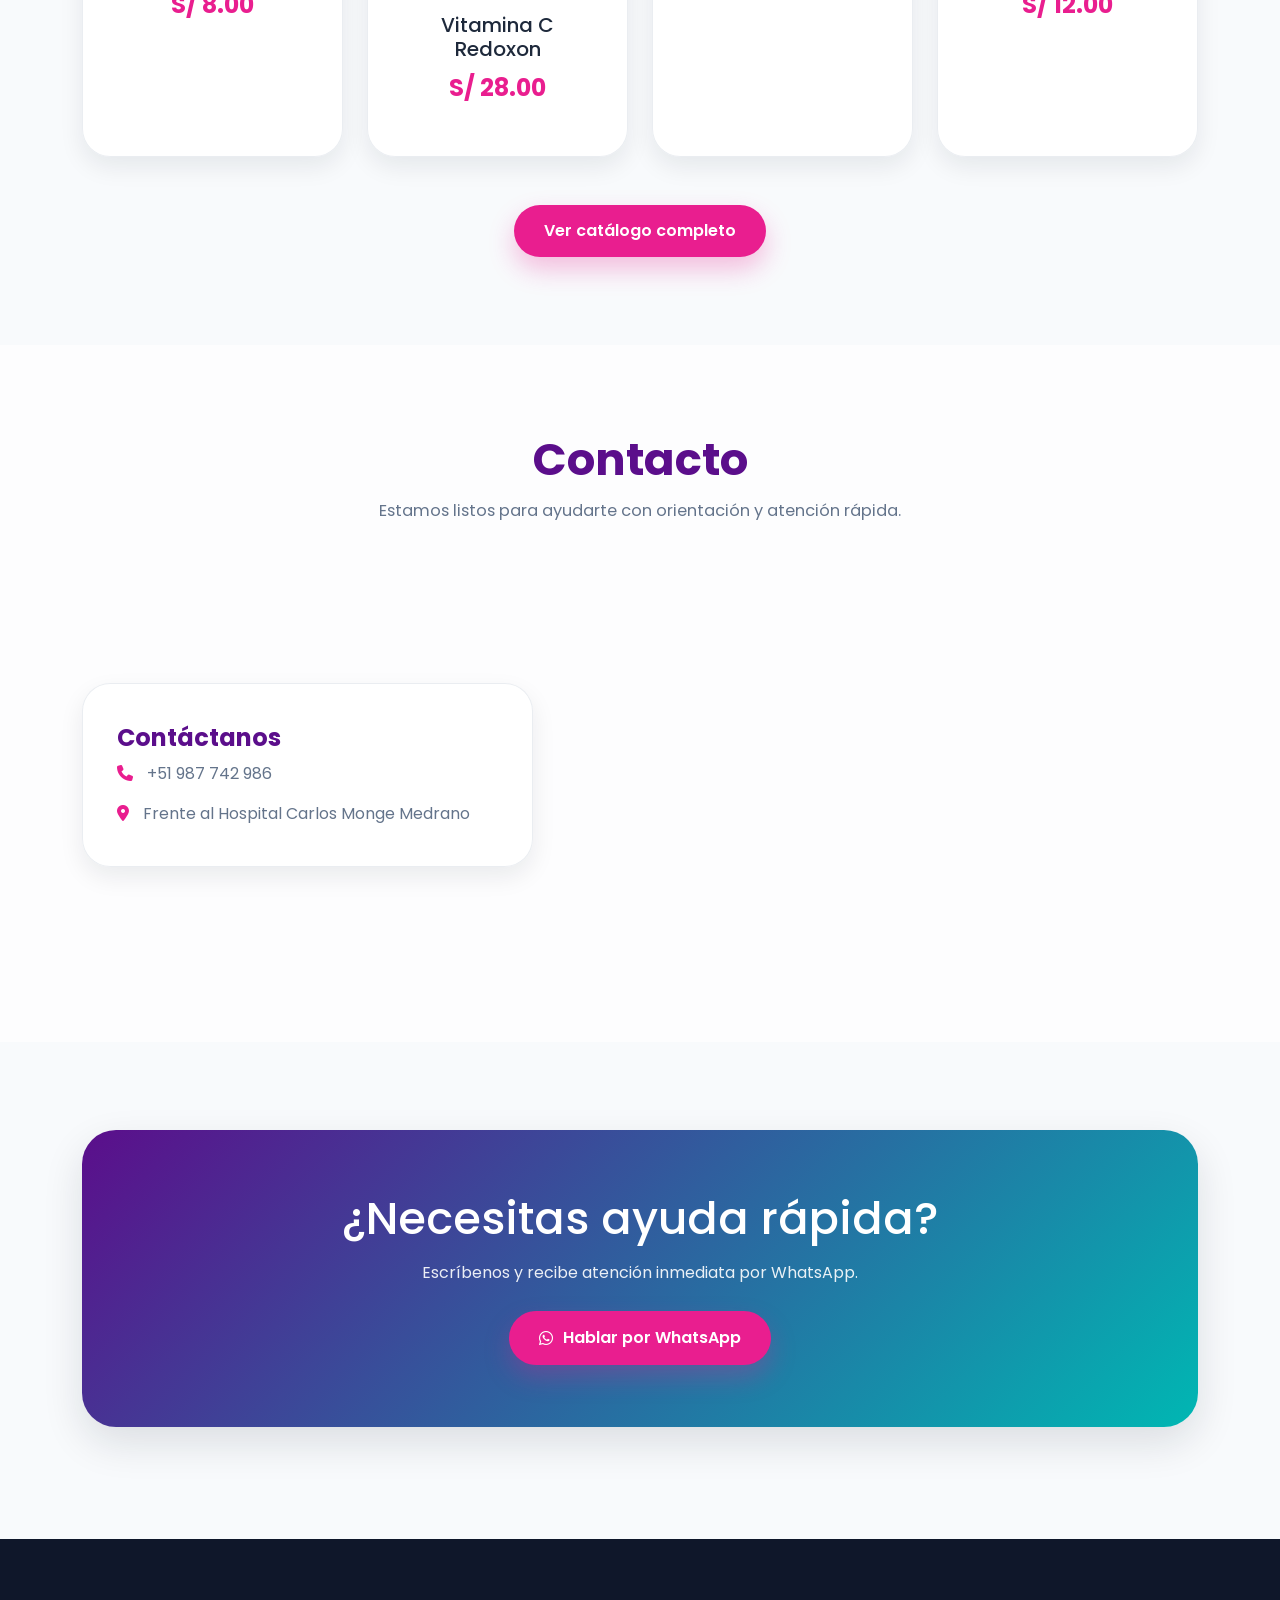
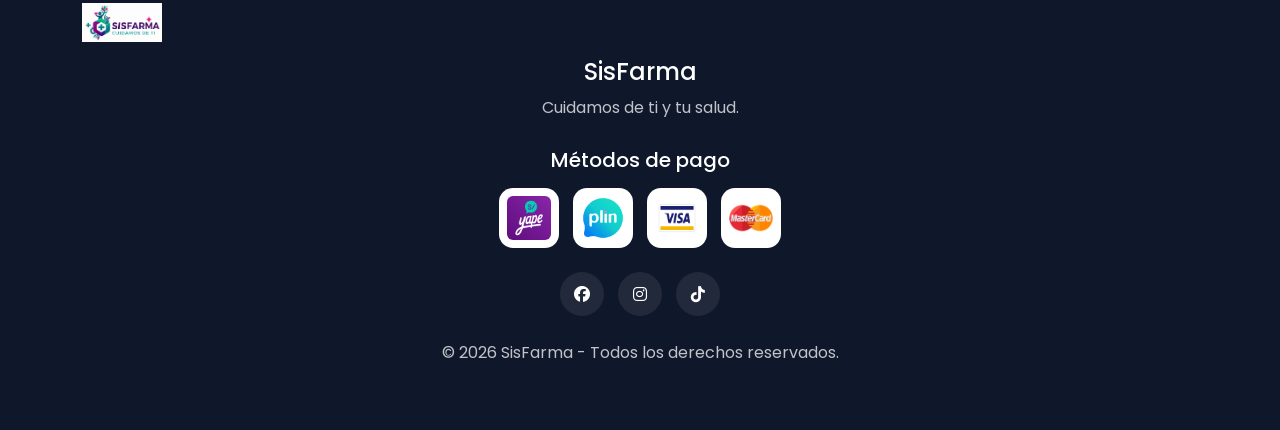
==== commit ccbeaff2: "cambios genererales" ====
--- a/index.html
+++ b/index.html
@@ -4,487 +4,305 @@
 <head>
     <meta charset="UTF-8">
     <meta name="viewport" content="width=device-width, initial-scale=1.0">
-
+    <meta name="description" content="SisFarma ofrece atención farmacéutica moderna, delivery rápido y productos de confianza para tu bienestar.">
     <title>SisFarma | Cuidamos de ti</title>
 
-    <!-- Bootstrap -->
     <link href="https://cdn.jsdelivr.net/npm/bootstrap@5.3.3/dist/css/bootstrap.min.css" rel="stylesheet">
-
-    <!-- Font Awesome -->
     <link rel="stylesheet" href="https://cdnjs.cloudflare.com/ajax/libs/font-awesome/6.5.2/css/all.min.css">
-
-    <!-- AOS -->
     <link href="https://unpkg.com/aos@2.3.4/dist/aos.css" rel="stylesheet">
-
-    <!-- Google Fonts -->
-    <link href="https://fonts.googleapis.com/css2?family=Poppins:wght@300;400;500;600;700&display=swap"
-        rel="stylesheet">
-
-    <!-- CSS -->
+    <link href="https://fonts.googleapis.com/css2?family=Poppins:wght@300;400;500;600;700&display=swap" rel="stylesheet">
     <link rel="stylesheet" href="css/style.css">
 </head>
 
 <body>
-
-    <!-- NAVBAR -->
-    <!-- NAVBAR -->
+    <div id="loader">
+        <div class="loader-content">
+            <img src="img/Logo.png" alt="Logo de SisFarma">
+            <h3>Cargando SisFarma...</h3>
+        </div>
+    </div>
+
     <div id="navbar"></div>
 
-
-    <!-- HERO / CAROUSEL -->
-    <section id="inicio">
-
-        <div id="heroCarousel" class="carousel slide" data-bs-ride="carousel" data-bs-interval="3000">
-
-            <!-- INDICADORES -->
-            <div class="carousel-indicators">
-
-                <button type="button" data-bs-target="#heroCarousel" data-bs-slide-to="0" class="active">
+    <main>
+        <section id="inicio">
+            <div id="heroCarousel" class="carousel slide" data-bs-ride="carousel" data-bs-interval="3500">
+                <div class="carousel-indicators">
+                    <button type="button" data-bs-target="#heroCarousel" data-bs-slide-to="0" class="active" aria-label="Slide 1"></button>
+                    <button type="button" data-bs-target="#heroCarousel" data-bs-slide-to="1" aria-label="Slide 2"></button>
+                    <button type="button" data-bs-target="#heroCarousel" data-bs-slide-to="2" aria-label="Slide 3"></button>
+                    <button type="button" data-bs-target="#heroCarousel" data-bs-slide-to="3" aria-label="Slide 4"></button>
+                    <button type="button" data-bs-target="#heroCarousel" data-bs-slide-to="4" aria-label="Slide 5"></button>
+                </div>
+
+                <div class="carousel-inner">
+                    <div class="carousel-item active">
+                        <img src="img/Farmacia.png" class="d-block w-100 carousel-img" alt="Farmacia SisFarma">
+                        <div class="carousel-content">
+                            <h1>Tu salud en las mejores manos</h1>
+                            <p>Atención farmacéutica moderna, confiable y siempre cerca de ti.</p>
+                        </div>
+                    </div>
+
+                    <div class="carousel-item">
+                        <img src="img/domicilio.jpeg" class="d-block w-100 carousel-img" alt="Delivery rápido de SisFarma" loading="lazy">
+                        <div class="carousel-content">
+                            <h1>Delivery rápido y seguro</h1>
+                            <p>Recibe tus medicamentos en casa con atención ágil y segura.</p>
+                        </div>
+                    </div>
+
+                    <div class="carousel-item">
+                        <img src="img/suplemento.jpeg" class="d-block w-100 carousel-img" alt="Suplementos para toda la familia" loading="lazy">
+                        <div class="carousel-content">
+                            <h1>Nuevos suplementos</h1>
+                            <p>Energía y vitalidad para acompañar el bienestar de tu familia.</p>
+                        </div>
+                    </div>
+
+                    <div class="carousel-item">
+                        <img src="img/carro4.jpeg" class="d-block w-100 carousel-img" alt="Promociones de temporada" loading="lazy">
+                        <div class="carousel-content">
+                            <h1>Promociones de temporada</h1>
+                            <p>Antigripales y vitaminas con ofertas pensadas para ti.</p>
+                        </div>
+                    </div>
+
+                    <div class="carousel-item">
+                        <img src="img/carro5.jpeg" class="d-block w-100 carousel-img" alt="Productos destacados de SisFarma" loading="lazy">
+                        <div class="carousel-content">
+                            <h1>Productos destacados</h1>
+                            <p>Calidad y bienestar para acompañar cada etapa de tu día.</p>
+                        </div>
+                    </div>
+                </div>
+
+                <button class="carousel-control-prev" type="button" data-bs-target="#heroCarousel" data-bs-slide="prev" aria-label="Anterior">
+                    <span class="carousel-control-prev-icon"></span>
                 </button>
 
-                <button type="button" data-bs-target="#heroCarousel" data-bs-slide-to="1">
+                <button class="carousel-control-next" type="button" data-bs-target="#heroCarousel" data-bs-slide="next" aria-label="Siguiente">
+                    <span class="carousel-control-next-icon"></span>
                 </button>
-
-                <button type="button" data-bs-target="#heroCarousel" data-bs-slide-to="2">
-                </button>
-
-                <button type="button" data-bs-target="#heroCarousel" data-bs-slide-to="3">
-                </button>
-
-                <button type="button" data-bs-target="#heroCarousel" data-bs-slide-to="4">
-                </button>
-
-            </div>
-
-            <!-- SLIDES -->
-            <div class="carousel-inner">
-
-                <!-- SLIDE 1 -->
-                <div class="carousel-item active">
-
-                    <img src="img/Farmacia.png" class="d-block w-100 carousel-img" alt="SisFarma">
-
-                    <div class="carousel-content">
-
-                        <h1>
-                            Tu salud en las mejores manos
-                        </h1>
-
-                        <p>
-                            Atención farmacéutica moderna, confiable y Siempre cerca de ti.
-                        </p>
-
-                    </div>
-
-                </div>
-
-                <!-- SLIDE 2 -->
-                <div class="carousel-item">
-
-                    <img src="img/domicilo.jpeg" class="d-block w-100 carousel-img" alt="Delivery">
-
-                    <div class="carousel-content">
-
-                        <h1>
-                            Delivery rápido y seguro
-                        </h1>
-
-                        <p>
-                            Recibe tus medicamentos en casa.
-                        </p>
-
-                    </div>
-
-                </div>
-
-                <!-- SLIDE 3 -->
-                <div class="carousel-item">
-
-                    <img src="img/suplemtenot.jpeg" class="d-block w-100 carousel-img" alt="Atención">
-
-                    <div class="carousel-content">
-
-                        <h1>
-                            Nuevos Suplementos
-                        </h1>
-
-                        <p>
-                            Energia y vitalidad para tu familia
-                        </p>
-
-                    </div>
-
-                </div>
-
-                <!-- SLIDE 4 -->
-                <div class="carousel-item">
-
-                    <img src="img/carro4.jpeg" class="d-block w-100 carousel-img" alt="Promociones">
-
-                    <div class="carousel-content">
-
-                        <h1>
-                            Promociones de temporada
-                        </h1>
-
-                        <p>
-                            Antigripales y vitaminas en oferta.
-                        </p>
-
-                    </div>
-
-                </div>
-                <!-- SLIDE 5 -->
-                <div class="carousel-item">
-
-                    <img src="img/carro5.jpeg"
-                         class="d-block w-100 carousel-img"
-                         alt="Productos">
-
-                    <div class="carousel-content">
-
-                        <h1>
-                            Productos destacados
-                        </h1>
-
-                        <p>
-                            Calidad y bienestar para tu familia.
-                        </p>
-
-                    </div>
-
-                </div>
-
-            </div>
-
-            <!-- CONTROLES -->
-            <button class="carousel-control-prev" type="button" data-bs-target="#heroCarousel" data-bs-slide="prev">
-
-                <span class="carousel-control-prev-icon"></span>
-
-            </button>
-
-            <button class="carousel-control-next" type="button" data-bs-target="#heroCarousel" data-bs-slide="next">
-
-                <span class="carousel-control-next-icon"></span>
-
-            </button>
-
-        </div>
-
-    </section>
-
-
-    <!-- UBICACIÓN -->
-    <section class="location-section">
-
-        <div class="container">
-
-            <div class="location-card">
-
-                <i class="fas fa-location-dot"></i>
-
-                <h3>
-                    Frente al HOSPITAL CARLOS MONGE MEDRANO
-                </h3>
-
-                <p>
-                    Atención rápida, moderna y confiable.
-                </p>
-
-            </div>
-
-        </div>
-
-    </section>
-
-
-
-
-
-    <!-- SERVICIOS PREVIEW -->
-    <section class="section-padding bg-light">
-
-        <div class="container">
-
-            <div class="section-title text-center">
-
-                <h2>Nuestros Servicios</h2>
-
-                <p>
-                    Atención moderna y especializada para nuestros clientes.
-                </p>
-
-            </div>
-
-            <div class="row g-4 mt-4">
-
-                <!-- SERVICIO -->
-                <div class="col-md-4">
-
-                    <div class="service-preview-card">
-
-                        <img src="img/moderna.jpg" class="img-fluid" alt="Medicamentos">
-
-                        <h4>
-                            Venta de medicamentos
-                        </h4>
-
-                    </div>
-
-                </div>
-
-                <!-- SERVICIO -->
-                <div class="col-md-4">
-
-                    <div class="service-preview-card">
-
-                        <img src="img/bienestar.jpeg" class="img-fluid" alt="Dermo">
-
-                        <h4>
-                            Dermo-cosmética
-                        </h4>
-
-                    </div>
-
-                </div>
-
-                <!-- SERVICIO -->
-                <div class="col-md-4">
-
-                    <div class="service-preview-card">
-
-                        <img src="img/validacion.jpeg" class="img-fluid" alt="Recetas">
-
-                        <h4>
-                            Validación de recetas
-                        </h4>
-
-                    </div>
-
-                </div>
-
-            </div>
-
-            <!-- BOTÓN -->
-            <div class="text-center mt-5">
-
-                <a href="servicios.html" class="btn btn-main">
-
-                    Ver todos los servicios
-
-                </a>
-
-            </div>
-
-        </div>
-
-    </section>
-
-
-    <!-- PRODUCTOS PREVIEW -->
-    <section class="section-padding">
-
-        <div class="container">
-
-            <div class="section-title text-center">
-
-                <h2>Productos Destacados</h2>
-
-                <p>
-                    Descubre algunos de nuestros productos más solicitados.
-                </p>
-
-            </div>
-
-            <div class="row g-4 mt-4">
-
-                <!-- PRODUCTO -->
-                <div class="col-md-3">
-
-                    <div class="product-card">
-
-                        <img src="img/parace.jpg" class="img-fluid mb-3" alt="Paracetamol">
-
-                        <h5>Paracetamol</h5>
-
-                        <p class="price">
-                            S/ 8.00
-                        </p>
-
-                    </div>
-
-                </div>
-
-                <!-- PRODUCTO -->
-                <div class="col-md-3">
-
-                    <div class="product-card">
-
-                        <img src="img/redox.jpg" class="img-fluid mb-3" alt="Redoxon">
-
-                        <h5>Vitamina C Redoxon</h5>
-
-                        <p class="price">
-                            S/ 28.00
-                        </p>
-
-                    </div>
-
-                </div>
-
-                <!-- PRODUCTO -->
-                <div class="col-md-3">
-
-                    <div class="product-card">
-
-                        <img src="img/vivacpe.jpg" class="img-fluid mb-3" alt="Vick">
-
-                        <h5>Vick VapoRub</h5>
-
-                        <p class="price">
-                            S/ 18.00
-                        </p>
-
-                    </div>
-
-                </div>
-
-                <!-- PRODUCTO -->
-                <div class="col-md-3">
-
-                    <div class="product-card">
-
-                        <img src="img/masca.jpg" class="img-fluid mb-3" alt="Mascarillas">
-
-                        <h5>Mascarillas KN95</h5>
-
-                        <p class="price">
-                            S/ 12.00
-                        </p>
-
-                    </div>
-
-                </div>
-
-            </div>
-
-            <!-- BOTÓN -->
-            <div class="text-center mt-5">
-
-                <a href="productos.html" class="btn btn-main">
-
-                    Ver catálogo completo
-
-                </a>
-
-            </div>
-
-        </div>
-
-    </section>
-
-
-    <!-- CONTACTO -->
-    <section id="contacto" class="section-padding bg-light">
-
-        <div class="container">
-
-            <div class="section-title text-center">
-
-                <h2>Contacto</h2>
-
-            </div>
-
-            <div class="row align-items-center mt-5">
-
-                <!-- INFO -->
-                <div class="col-lg-5">
-
-                    <div class="contact-info">
-
-                        <h4>Contáctanos</h4>
-
-                        <p>
-
-                            <i class="fas fa-phone"></i>
-                            +51 987 742 986
-
-                        </p>
-
-                        <p>
-
-                            <i class="fas fa-location-dot"></i>
-                            Frente al HOSPITAL CARLOS MONGE MEDRANO
-
-                        </p>
-
-                    </div>
-
-                </div>
-
-                <!-- MAPA -->
-                <div class="col-lg-7">
-
-                    <iframe
-                        src="https://www.google.com/maps/embed?pb=!1m18!1m12!1m3!1d339.85820556098327!2d-70.12104756686041!3d-15.481383717790623!2m3!1f0!2f0!3f0!3m2!1i1024!2i768!4f13.1!3m3!1m2!1s0x9167f364a1c1d749%3A0x8acdf41c32f2189b!2sEdificio%20Juliaca!5e0!3m2!1ses!2spe!4v1778803707307!5m2!1ses!2spe"
-                        width="100%" height="350" style="border:0; border-radius:20px;" allowfullscreen=""
-                        loading="lazy">
-                    </iframe>
-
-                </div>
-
-            </div>
-
-        </div>
-
-    </section>
-
-
-
-    <!-- FOOTER -->
+            </div>
+        </section>
+
+        <section class="promo-section section-padding">
+            <div class="container">
+                <div class="section-title text-center" data-aos="fade-up">
+                    <h2>Promociones</h2>
+                    <p>Aprovecha nuestras ofertas especiales y atención pensada para tu bienestar.</p>
+                </div>
+
+                <div class="row g-4 mt-4">
+                    <div class="col-md-4" data-aos="zoom-in">
+                        <div class="promo-card">
+                            <i class="fas fa-capsules"></i>
+                            <h4>Antigripales</h4>
+                            <p>Desde S/ 9.90 durante la temporada de frío.</p>
+                        </div>
+                    </div>
+
+                    <div class="col-md-4" data-aos="zoom-in" data-aos-delay="100">
+                        <div class="promo-card">
+                            <i class="fas fa-truck"></i>
+                            <h4>Delivery gratis</h4>
+                            <p>En compras mayores a S/ 50 para mayor comodidad.</p>
+                        </div>
+                    </div>
+
+                    <div class="col-md-4" data-aos="zoom-in" data-aos-delay="200">
+                        <div class="promo-card">
+                            <i class="fas fa-heartbeat"></i>
+                            <h4>Control de presión</h4>
+                            <p>Gratis todos los fines de semana en nuestra atención presencial.</p>
+                        </div>
+                    </div>
+                </div>
+            </div>
+        </section>
+
+        <section class="stats-section">
+            <div class="container">
+                <div class="row text-center g-4">
+                    <div class="col-6 col-lg-3" data-aos="fade-up">
+                        <h2>+500</h2>
+                        <p>Clientes felices</p>
+                    </div>
+                    <div class="col-6 col-lg-3" data-aos="fade-up" data-aos-delay="100">
+                        <h2>24/7</h2>
+                        <p>Atención</p>
+                    </div>
+                    <div class="col-6 col-lg-3" data-aos="fade-up" data-aos-delay="200">
+                        <h2>+1000</h2>
+                        <p>Productos</p>
+                    </div>
+                    <div class="col-6 col-lg-3" data-aos="fade-up" data-aos-delay="300">
+                        <h2>100%</h2>
+                        <p>Confianza</p>
+                    </div>
+                </div>
+            </div>
+        </section>
+
+        <section class="location-section">
+            <div class="container">
+                <div class="location-card" data-aos="fade-up">
+                    <i class="fas fa-location-dot"></i>
+                    <h3>Frente al Hospital Carlos Monge Medrano</h3>
+                    <p>Atención rápida, moderna y confiable para acompañarte cuando más lo necesitas.</p>
+                </div>
+            </div>
+        </section>
+
+        <section class="section-padding bg-light">
+            <div class="container">
+                <div class="section-title text-center" data-aos="fade-up">
+                    <h2>Nuestros servicios</h2>
+                    <p>Atención moderna y especializada para cada necesidad de nuestros clientes.</p>
+                </div>
+
+                <div class="row g-4 mt-4">
+                    <div class="col-md-4" data-aos="zoom-in">
+                        <div class="service-preview-card">
+                            <img src="img/moderna.jpg" alt="Venta de medicamentos" loading="lazy">
+                            <h4>Venta de medicamentos</h4>
+                        </div>
+                    </div>
+
+                    <div class="col-md-4" data-aos="zoom-in" data-aos-delay="100">
+                        <div class="service-preview-card">
+                            <img src="img/bienestares.jpeg" alt="Dermo-cosmética" loading="lazy">
+                            <h4>Dermo-cosmética</h4>
+                        </div>
+                    </div>
+
+                    <div class="col-md-4" data-aos="zoom-in" data-aos-delay="200">
+                        <div class="service-preview-card">
+                            <img src="img/validacion.jpeg" alt="Validación de recetas" loading="lazy">
+                            <h4>Validación de recetas</h4>
+                        </div>
+                    </div>
+                </div>
+
+                <div class="text-center mt-5">
+                    <a href="servicios.html" class="btn btn-main">Ver todos los servicios</a>
+                </div>
+            </div>
+        </section>
+
+        <section class="section-padding">
+            <div class="container">
+                <div class="section-title text-center" data-aos="fade-up">
+                    <h2>Productos destacados</h2>
+                    <p>Descubre algunos de nuestros productos más solicitados y prácticos para el hogar.</p>
+                </div>
+
+                <div class="row g-4 mt-4">
+                    <div class="col-sm-6 col-lg-3" data-aos="zoom-in">
+                        <div class="product-card">
+                            <img src="img/parace.jpg" class="img-fluid mb-3" alt="Paracetamol" loading="lazy">
+                            <h5>Paracetamol</h5>
+                            <p class="price">S/ 8.00</p>
+                        </div>
+                    </div>
+
+                    <div class="col-sm-6 col-lg-3" data-aos="zoom-in" data-aos-delay="100">
+                        <div class="product-card">
+                            <img src="img/redox.jpg" class="img-fluid mb-3" alt="Vitamina C Redoxon" loading="lazy">
+                            <h5>Vitamina C Redoxon</h5>
+                            <p class="price">S/ 28.00</p>
+                        </div>
+                    </div>
+
+                    <div class="col-sm-6 col-lg-3" data-aos="zoom-in" data-aos-delay="200">
+                        <div class="product-card">
+                            <img src="img/vivacpe.jpg" class="img-fluid mb-3" alt="Vick VapoRub" loading="lazy">
+                            <h5>Vick VapoRub</h5>
+                            <p class="price">S/ 18.00</p>
+                        </div>
+                    </div>
+
+                    <div class="col-sm-6 col-lg-3" data-aos="zoom-in" data-aos-delay="300">
+                        <div class="product-card">
+                            <img src="img/masca.jpg" class="img-fluid mb-3" alt="Mascarillas KN95" loading="lazy">
+                            <h5>Mascarillas KN95</h5>
+                            <p class="price">S/ 12.00</p>
+                        </div>
+                    </div>
+                </div>
+
+                <div class="text-center mt-5">
+                    <a href="productos.html" class="btn btn-main">Ver catálogo completo</a>
+                </div>
+            </div>
+        </section>
+
+        <section id="contacto" class="section-padding bg-light">
+            <div class="container">
+                <div class="section-title text-center" data-aos="fade-up">
+                    <h2>Contacto</h2>
+                    <p>Estamos listos para ayudarte con orientación y atención rápida.</p>
+                </div>
+
+                <div class="row align-items-center mt-5 g-4">
+                    <div class="col-lg-5" data-aos="fade-right">
+                        <div class="contact-info">
+                            <h4>Contáctanos</h4>
+                            <p><i class="fas fa-phone"></i> +51 987 742 986</p>
+                            <p><i class="fas fa-location-dot"></i> Frente al Hospital Carlos Monge Medrano</p>
+                        </div>
+                    </div>
+
+                    <div class="col-lg-7" data-aos="fade-left">
+                        <iframe
+                            src="https://www.google.com/maps/embed?pb=!1m18!1m12!1m3!1d339.85820556098327!2d-70.12104756686041!3d-15.481383717790623!2m3!1f0!2f0!3f0!3m2!1i1024!2i768!4f13.1!3m3!1m2!1s0x9167f364a1c1d749%3A0x8acdf41c32f2189b!2sEdificio%20Juliaca!5e0!3m2!1ses!2spe!4v1778803707307!5m2!1ses!2spe"
+                            width="100%"
+                            height="350"
+                            style="border:0; border-radius:20px;"
+                            allowfullscreen=""
+                            loading="lazy"
+                            referrerpolicy="no-referrer-when-downgrade"
+                            title="Ubicación de SisFarma">
+                        </iframe>
+                    </div>
+                </div>
+            </div>
+        </section>
+
+        <section class="cta-section">
+            <div class="container">
+                <div class="cta-box" data-aos="zoom-in">
+                    <h2>¿Necesitas ayuda rápida?</h2>
+                    <p>Escríbenos y recibe atención inmediata por WhatsApp.</p>
+                    <a href="https://wa.me/51987742986" target="_blank" rel="noopener noreferrer" class="btn-main">
+                        <i class="fab fa-whatsapp"></i>
+                        Hablar por WhatsApp
+                    </a>
+                </div>
+            </div>
+        </section>
+    </main>
+
     <div id="footer"></div>
 
-
-    <!-- WHATSAPP FLOTANTE -->
-    <a href="https://wa.me/51987742986" class="whatsapp-float" target="_blank">
-
+    <a href="https://wa.me/51987742986" class="whatsapp-float" target="_blank" rel="noopener noreferrer" aria-label="Contactar por WhatsApp">
         <i class="fab fa-whatsapp"></i>
-
     </a>
 
-
-    <!-- Bootstrap -->
+    <button id="btnTop" aria-label="Volver arriba">
+        <i class="fas fa-arrow-up"></i>
+    </button>
+
     <script src="https://cdn.jsdelivr.net/npm/bootstrap@5.3.3/dist/js/bootstrap.bundle.min.js"></script>
-    <script>
-
-        async function loadComponents() {
-
-            const navbar = await fetch("components/navbar.html");
-            const navbarData = await navbar.text();
-
-            document.getElementById("navbar").innerHTML = navbarData;
-
-            const footer = await fetch("components/footer.html");
-            const footerData = await footer.text();
-
-            document.getElementById("footer").innerHTML = footerData;
-        }
-
-        loadComponents();
-
-    </script>
     <script src="js/cel.js"></script>
-    <!-- AOS -->
     <script src="https://unpkg.com/aos@2.3.4/dist/aos.js"></script>
-
     <script>
         AOS.init({
-            duration: 1000,
+            duration: 900,
             once: true
         });
     </script>
-
 </body>
 
-</html>+</html>
--- a/css/style.css
+++ b/css/style.css
@@ -10,74 +10,351 @@
   --accent: #e91e8f;
   --light: #f8fafc;
   --dark: #1e293b;
+  --white: #ffffff;
+  --muted: #64748b;
+  --border-soft: rgba(148, 163, 184, 0.2);
+  --shadow-sm: 0 10px 24px rgba(15, 23, 42, 0.08);
+  --shadow-md: 0 16px 40px rgba(15, 23, 42, 0.12);
+  --shadow-accent: 0 18px 38px rgba(233, 30, 143, 0.18);
+  --radius-lg: 28px;
+  --radius-md: 22px;
+  --radius-sm: 16px;
+}
+
+html {
+  scroll-behavior: smooth;
 }
 
 body {
   font-family: "Poppins", sans-serif;
-  background: var(--light);
+  background:
+    radial-gradient(circle at top left, rgba(0, 183, 179, 0.08), transparent 26%),
+    radial-gradient(circle at top right, rgba(91, 14, 139, 0.08), transparent 24%),
+    var(--light);
   color: var(--dark);
+  line-height: 1.6;
   overflow-x: hidden;
 }
 
-/* NAVBAR */
-.offcanvas {
-  border-top-right-radius: 25px;
-  border-bottom-right-radius: 25px;
-}
+img {
+  max-width: 100%;
+  display: block;
+}
+
+a {
+  text-decoration: none;
+}
+
+button,
+input,
+textarea,
+select {
+  font: inherit;
+}
+
+button:focus-visible,
+a:focus-visible,
+input:focus-visible {
+  outline: 3px solid rgba(0, 183, 179, 0.35);
+  outline-offset: 3px;
+}
+
+.section-padding {
+  padding: 88px 0;
+}
+
+.section-title {
+  max-width: 680px;
+  margin: 0 auto;
+}
+
+.section-title h2 {
+  font-size: clamp(2rem, 4vw, 2.8rem);
+  font-weight: 700;
+  color: var(--primary);
+  margin-bottom: 12px;
+}
+
+.section-title p {
+  color: var(--muted);
+  font-size: 1.02rem;
+}
+
+.bg-light {
+  background: rgba(255, 255, 255, 0.7) !important;
+}
+
+/* Loader */
+
+#loader {
+  position: fixed;
+  inset: 0;
+  background: var(--white);
+  z-index: 99999;
+  display: flex;
+  justify-content: center;
+  align-items: center;
+  transition: opacity 0.5s ease;
+}
+
+.loader-content {
+  text-align: center;
+}
+
+.loader-content img {
+  width: 120px;
+  animation: pulse 1.5s infinite;
+}
+
+.loader-content h3 {
+  margin-top: 20px;
+  color: var(--primary);
+  font-size: 1.15rem;
+}
+
+@keyframes pulse {
+  0% {
+    transform: scale(1);
+  }
+
+  50% {
+    transform: scale(1.08);
+  }
+
+  100% {
+    transform: scale(1);
+  }
+}
+
+/* Navbar */
+
 .navbar {
-  padding: 15px 0;
+  padding: 14px 0;
+  background: rgba(255, 255, 255, 0.95);
+  backdrop-filter: blur(10px);
+  box-shadow: 0 8px 24px rgba(15, 23, 42, 0.06) !important;
 }
 
 .navbar .container {
   display: flex;
+  align-items: center;
   justify-content: space-between;
-  align-items: center;
+  gap: 18px;
 }
 
 .navbar-brand {
   display: flex;
   align-items: center;
+  gap: 10px;
 }
 
 .navbar-brand img {
-  width: 45px;
+  width: 50px;
   height: auto;
 }
 
 .brand-text {
-  margin-left: 8px;
-  font-size: 1.3rem;
+  font-size: 1.45rem;
   font-weight: 700;
   color: var(--primary);
+  letter-spacing: 0.02em;
+}
+
+.navbar-nav {
+  display: flex;
+  align-items: center;
+  gap: 8px;
 }
 
 .nav-link {
+  color: var(--dark) !important;
+  font-weight: 500;
+  position: relative;
+  padding: 8px 12px !important;
+  border-radius: 999px;
+  transition: color 0.25s ease, background-color 0.25s ease, transform 0.25s ease;
+}
+
+.nav-link:hover,
+.nav-link.is-active {
+  color: var(--accent) !important;
+  background: rgba(233, 30, 143, 0.08);
+}
+
+.nav-link::after {
+  content: "";
+  position: absolute;
+  left: 12px;
+  right: 12px;
+  bottom: 4px;
+  height: 2px;
+  border-radius: 999px;
+  background: var(--accent);
+  transform: scaleX(0);
+  transform-origin: center;
+  transition: transform 0.25s ease;
+}
+
+.nav-link:hover::after,
+.nav-link.is-active::after {
+  transform: scaleX(1);
+}
+
+.search-navbar {
+  display: flex;
+  align-items: center;
+  background: #f1f5f9;
+  border: 1px solid rgba(148, 163, 184, 0.18);
+  border-radius: 999px;
+  overflow: hidden;
+  margin-left: auto;
+  width: min(100%, 300px);
+  box-shadow: inset 0 1px 1px rgba(255, 255, 255, 0.7);
+}
+
+.search-navbar-mobile {
+  width: 100%;
+  max-width: 100%;
+  margin: 0 0 20px;
+}
+
+.search-navbar input {
+  border: none;
+  background: transparent;
+  padding: 11px 16px;
+  width: 100%;
+  outline: none;
+  font-size: 0.92rem;
+  color: var(--dark);
+}
+
+.search-navbar input::placeholder {
+  color: #94a3b8;
+}
+
+.search-navbar button {
+  border: none;
+  background: var(--accent);
+  color: var(--white);
+  padding: 11px 16px;
+  cursor: pointer;
+  transition: filter 0.25s ease;
+}
+
+.search-navbar button:hover {
+  filter: brightness(0.95);
+}
+
+.navbar-toggler {
+  border: none;
+  font-size: 28px;
+  padding: 4px 6px;
+}
+
+.navbar-toggler:focus {
+  box-shadow: none;
+}
+
+.navbar-toggler i {
+  color: var(--primary);
+}
+
+.offcanvas {
+  width: 290px;
+  border-top-right-radius: var(--radius-md);
+  border-bottom-right-radius: var(--radius-md);
+  border: none;
+}
+
+.offcanvas-header {
+  border-bottom: 1px solid rgba(148, 163, 184, 0.18);
+  padding: 20px;
+}
+
+.offcanvas-body {
+  padding: 20px;
+}
+
+.offcanvas-title {
+  color: var(--primary);
+  font-weight: 700;
+}
+
+.mobile-menu {
+  list-style: none;
+  padding: 0;
+  margin: 0;
+}
+
+.mobile-menu li + li {
+  margin-top: 10px;
+}
+
+.mobile-menu a {
+  display: flex;
+  align-items: center;
+  gap: 14px;
+  padding: 14px 16px;
+  border-radius: var(--radius-sm);
   color: var(--dark);
   font-weight: 500;
-  margin: 0 10px;
-}
-
-.nav-link:hover {
+  transition: transform 0.25s ease, background-color 0.25s ease, color 0.25s ease;
+}
+
+.mobile-menu a:hover,
+.mobile-menu a.is-active {
+  background: rgba(233, 30, 143, 0.08);
   color: var(--accent);
-}
-
-.navbar-toggler {
+  transform: translateX(4px);
+}
+
+.mobile-menu i {
+  color: var(--secondary);
+  font-size: 20px;
+}
+
+/* Buttons */
+
+.btn-main,
+.btn-outline-custom {
+  display: inline-flex;
+  align-items: center;
+  justify-content: center;
+  gap: 10px;
+  min-height: 52px;
+  padding: 14px 30px;
+  border-radius: 999px;
+  font-weight: 600;
+  transition: transform 0.25s ease, box-shadow 0.25s ease, background-color 0.25s ease, color 0.25s ease;
+}
+
+.btn-main {
+  background: var(--accent);
+  color: var(--white);
   border: none;
-}
-
-.navbar-toggler:focus {
-  box-shadow: none;
-}
-
-.navbar-toggler i {
+  box-shadow: 0 12px 26px rgba(233, 30, 143, 0.28);
+}
+
+.btn-main:hover {
+  transform: translateY(-2px);
+  color: var(--white);
+  box-shadow: 0 16px 30px rgba(233, 30, 143, 0.32);
+}
+
+.btn-outline-custom {
+  border: 2px solid var(--white);
+  color: var(--white);
+}
+
+.btn-outline-custom:hover {
+  background: var(--white);
   color: var(--primary);
-  font-size: 1.5rem;
-}
-
-/* ===== CARRUSEL MODERNO ===== */
+}
+
+/* Hero / Carousel */
 
 #heroCarousel {
-  margin-top: 120px;
+  margin-top: 116px;
   padding: 0 20px;
 }
 
@@ -87,103 +364,363 @@
 
 .carousel-img {
   width: 100%;
-  max-height: 500px;
-
+  min-height: 360px;
+  max-height: 540px;
   object-fit: cover;
-
-  border-radius: 30px;
-
-  box-shadow: 0 10px 30px rgba(0, 0, 0, 0.15);
-}
-
-/* CONTENIDO */
+  border-radius: 34px;
+  box-shadow: var(--shadow-md);
+}
 
 .carousel-content {
-  margin-top: 25px;
-  margin-bottom: 50px;
+  max-width: 760px;
+  margin: 28px auto 54px;
+  padding: 0 16px;
 }
 
 .carousel-content h1 {
-  font-size: 3rem;
+  font-size: clamp(2rem, 5vw, 3.25rem);
   font-weight: 700;
-
   color: var(--primary);
+  line-height: 1.15;
+  margin-bottom: 14px;
 }
 
 .carousel-content p {
-  font-size: 1.1rem;
-
-  color: #666;
-
-  margin: 15px 0 25px;
-}
-
-/* BOTÓN */
-
-.btn-main {
+  font-size: 1.05rem;
+  color: var(--muted);
+  margin: 0 auto;
+}
+
+.carousel-indicators [data-bs-target] {
+  width: 12px;
+  height: 12px;
+  border-radius: 50%;
+  margin: 0 6px;
+}
+
+.carousel-control-prev,
+.carousel-control-next {
+  width: 8%;
+}
+
+/* Sections */
+
+.promo-section {
+  background: rgba(255, 255, 255, 0.72);
+}
+
+.services-section {
+  background: rgba(255, 255, 255, 0.55);
+}
+
+.stats-section,
+.cta-box {
+  background: linear-gradient(135deg, var(--primary), var(--secondary));
+}
+
+.stats-section {
+  padding: 84px 0;
+  color: var(--white);
+}
+
+.stats-section h2 {
+  font-size: clamp(2rem, 5vw, 3rem);
+  font-weight: 700;
+  margin-bottom: 8px;
+}
+
+.stats-section p {
+  margin-bottom: 0;
+  color: rgba(255, 255, 255, 0.88);
+}
+
+.location-section {
+  margin-top: 24px;
+}
+
+.location-card,
+.contact-info,
+.promo-card,
+.info-card,
+.service-card,
+.product-card {
+  background: rgba(255, 255, 255, 0.94);
+  border: 1px solid var(--border-soft);
+  border-radius: var(--radius-lg);
+  box-shadow: var(--shadow-sm);
+}
+
+.promo-card,
+.info-card,
+.service-card,
+.product-card {
+  padding: 32px 28px;
+  text-align: center;
+  height: 100%;
+  transition: transform 0.3s ease, box-shadow 0.3s ease, border-color 0.3s ease;
+}
+
+.promo-card:hover,
+.info-card:hover,
+.service-card:hover,
+.product-card:hover {
+  transform: translateY(-8px);
+  box-shadow: var(--shadow-accent);
+  border-color: rgba(233, 30, 143, 0.18);
+}
+
+.promo-card i,
+.info-card i,
+.service-card i,
+.product-card i,
+.location-card i {
+  font-size: 2.8rem;
+  color: var(--accent);
+  margin-bottom: 18px;
+}
+
+.promo-card h4,
+.info-card h4,
+.service-card h4,
+.location-card h3,
+.contact-info h4 {
+  color: var(--primary);
+  font-weight: 700;
+}
+
+.promo-card p,
+.info-card p,
+.service-card p,
+.location-card p,
+.contact-info p {
+  color: var(--muted);
+  margin-bottom: 0;
+}
+
+.location-card {
+  padding: 42px 36px;
+  text-align: center;
+}
+
+.service-preview-card {
+  background: rgba(255, 255, 255, 0.94);
+  border: 1px solid var(--border-soft);
+  border-radius: var(--radius-lg);
+  padding: 18px;
+  box-shadow: var(--shadow-sm);
+  transition: transform 0.3s ease, box-shadow 0.3s ease;
+  height: 100%;
+}
+
+.service-preview-card:hover {
+  transform: translateY(-8px);
+  box-shadow: var(--shadow-accent);
+}
+
+.service-preview-card img {
+  width: 100%;
+  height: 250px;
+  object-fit: cover;
+  border-radius: 22px;
+  margin-bottom: 18px;
+}
+
+.service-preview-card h4 {
+  color: var(--primary);
+  font-size: 1.15rem;
+  font-weight: 600;
+  margin-bottom: 0;
+}
+
+.product-card img {
+  margin-inline: auto;
+}
+
+.price {
+  font-size: 1.5rem;
+  font-weight: 700;
+  color: var(--accent);
+}
+
+.available {
+  display: inline-flex;
+  align-items: center;
+  gap: 8px;
+  background: #d1fae5;
+  color: #047857;
+  padding: 8px 15px;
+  border-radius: 999px;
+  margin-top: 12px;
+  font-size: 0.9rem;
+  font-weight: 600;
+}
+
+.contact-info {
+  padding: 40px 34px;
+}
+
+.contact-info p + p {
+  margin-top: 14px;
+}
+
+.contact-info i {
+  color: var(--accent);
+  margin-right: 10px;
+}
+
+.cta-section {
+  padding: 88px 0;
+}
+
+.cta-box {
+  padding: 62px 28px;
+  border-radius: 34px;
+  text-align: center;
+  color: var(--white);
+  box-shadow: var(--shadow-md);
+}
+
+.cta-box h2 {
+  font-size: clamp(2rem, 4vw, 2.8rem);
+  margin-bottom: 14px;
+}
+
+.cta-box p {
+  margin-bottom: 26px;
+  color: rgba(255, 255, 255, 0.9);
+}
+
+/* Footer */
+
+.footer {
+  background: #0f172a;
+  color: var(--white);
+  padding: 64px 0 48px;
+  margin-top: 24px;
+}
+
+.footer h4 {
+  margin-top: 16px;
+  margin-bottom: 8px;
+}
+
+.footer p {
+  color: rgba(255, 255, 255, 0.74);
+}
+
+.payments {
+  margin-top: 28px;
+}
+
+.payments h5 {
+  color: var(--white);
+  margin-bottom: 16px;
+}
+
+.payment-icons {
+  display: flex;
+  justify-content: center;
+  gap: 14px;
+  flex-wrap: wrap;
+}
+
+.payment-icons img {
+  width: 60px;
+  background: var(--white);
+  padding: 8px;
+  border-radius: 14px;
+  transition: transform 0.25s ease;
+}
+
+.payment-icons img:hover {
+  transform: translateY(-4px);
+}
+
+.socials {
+  display: flex;
+  justify-content: center;
+  gap: 14px;
+  margin-top: 24px;
+}
+
+.socials a {
+  width: 44px;
+  height: 44px;
+  display: inline-flex;
+  align-items: center;
+  justify-content: center;
+  border-radius: 50%;
+  background: rgba(255, 255, 255, 0.08);
+  color: var(--white);
+  transition: transform 0.25s ease, background-color 0.25s ease;
+}
+
+.socials a:hover {
+  transform: translateY(-3px);
+  background: rgba(233, 30, 143, 0.26);
+  color: var(--white);
+}
+
+.copy {
+  color: #94a3b8;
+  margin-top: 24px;
+}
+
+/* Floating actions */
+
+.whatsapp-float,
+#btnTop {
+  position: fixed;
+  width: 58px;
+  height: 58px;
+  right: 24px;
+  border-radius: 50%;
+  display: inline-flex;
+  justify-content: center;
+  align-items: center;
+  color: var(--white);
+  z-index: 999;
+  box-shadow: 0 10px 25px rgba(15, 23, 42, 0.22);
+  transition: transform 0.25s ease, opacity 0.25s ease, visibility 0.25s ease;
+}
+
+.whatsapp-float {
+  bottom: 24px;
+  background: #25d366;
+  font-size: 1.9rem;
+}
+
+.whatsapp-float:hover {
+  transform: scale(1.08);
+  color: var(--white);
+}
+
+#btnTop {
+  bottom: 96px;
+  border: none;
   background: var(--accent);
-
-  color: white;
-
-  border-radius: 50px;
-
-  padding: 12px 30px;
-
-  border: none;
-
-  transition: 0.3s;
-}
-
-.btn-main:hover {
-  transform: translateY(-3px);
-}
-
-/* RESPONSIVE */
-
-@media (max-width: 768px) {
-  #heroCarousel {
-    margin-top: 100px;
-    padding: 0 15px;
-  }
-
-  .carousel-img {
-    max-height: 250px;
-
-    border-radius: 20px;
-  }
-
-  .carousel-content h1 {
-    font-size: 1.8rem;
-  }
-
-  .carousel-content p {
-    font-size: 0.95rem;
-  }
-}
-@keyframes fadeUp {
-  from {
-    opacity: 0;
-    transform: translateY(20px);
-  }
-
-  to {
-    opacity: 1;
-    transform: translateY(0);
-  }
-}
-/* HERO */
+  font-size: 1.15rem;
+  opacity: 0;
+  visibility: hidden;
+  pointer-events: none;
+}
+
+#btnTop.is-visible {
+  opacity: 1;
+  visibility: visible;
+  pointer-events: auto;
+}
+
+/* Utilities / page helpers */
 
 .hero-section {
   background: linear-gradient(rgba(91, 14, 139, 0.75), rgba(0, 183, 179, 0.75));
   background-size: cover;
   background-position: center;
   background-repeat: no-repeat;
-
-  color: white;
+  color: var(--white);
   padding-top: 120px;
-
   min-height: 100vh;
-
   display: flex;
   align-items: center;
 }
@@ -210,226 +747,40 @@
   max-width: 90%;
 }
 
-/* BOTONES */
-
-.btn-main {
-  background: var(--accent);
-  color: white;
-  border: none;
-  padding: 14px 28px;
-  border-radius: 50px;
-  font-weight: 600;
-}
-
-.btn-main:hover {
-  background: white;
-  color: var(--primary);
-}
-
-.btn-outline-custom {
-  border: 2px solid white;
-  color: white;
-  padding: 14px 28px;
-  border-radius: 50px;
-  font-weight: 600;
-}
-
-.btn-outline-custom:hover {
-  background: white;
-  color: var(--primary);
-}
-
-/* SECCIONES */
-
-.section-padding {
-  padding: 70px 0;
-}
-
-.section-title h2 {
-  font-size: 2.5rem;
-  font-weight: 700;
-  color: var(--primary);
-}
-
-.section-title p {
-  color: #64748b;
-}
-
-/* UBICACIÓN */
-
-.location-section {
-  margin-top: 50px;
-}
-
-.location-card {
-  background: white;
-  padding: 40px;
-  border-radius: 25px;
-  text-align: center;
-  box-shadow: 0 10px 30px rgba(0, 0, 0, 0.08);
-}
-
-.location-card i {
-  font-size: 3rem;
-  color: var(--accent);
-  margin-bottom: 15px;
-}
-
-/* CARDS */
-
-.info-card,
-.service-card,
-.product-card {
-  background: white;
-  padding: 35px;
-  border-radius: 25px;
-  text-align: center;
-  height: 100%;
-  transition: 0.4s;
-  box-shadow: 0 5px 20px rgba(0, 0, 0, 0.05);
-}
-
-.info-card:hover,
-.service-card:hover,
-.product-card:hover {
-  transform: translateY(-10px);
-}
-
-.info-card i,
-.service-card i,
-.product-card i {
-  font-size: 3rem;
-  color: var(--secondary);
-  margin-bottom: 20px;
-}
-
-.services-section {
-  background: #eef7f7;
-}
-/* OFFCANVAS */
-
-.offcanvas {
-  width: 280px;
-  background: white;
-}
-
-.offcanvas-header {
-  border-bottom: 1px solid #eee;
-  padding: 20px;
-}
-
-.offcanvas-title {
-  color: var(--primary);
-  font-weight: 700;
-}
-
-.mobile-menu {
-  list-style: none;
-  padding: 0;
-}
-
-.mobile-menu li {
-  margin-bottom: 10px;
-}
-
-.mobile-menu a {
-  display: flex;
-  align-items: center;
-  gap: 15px;
-
-  padding: 15px;
-  border-radius: 15px;
-
-  text-decoration: none;
-
-  color: var(--dark);
+.toast {
+  border-radius: 16px !important;
   font-weight: 500;
-
-  transition: 0.3s;
-}
-
-.mobile-menu a:hover {
-  background: #f3f4f6;
-  color: var(--accent);
-}
-
-.mobile-menu i {
-  font-size: 1.2rem;
-  color: var(--secondary);
-}
-/* PRODUCTOS */
-
-.available {
-  display: inline-block;
-  background: #d1fae5;
-  color: #047857;
-  padding: 8px 15px;
-  border-radius: 50px;
-  margin-top: 10px;
-  font-size: 0.9rem;
-  font-weight: 600;
-}
-
-/* CONTACTO */
-
-.contact-info {
-  background: white;
-  padding: 40px;
-  border-radius: 25px;
-  box-shadow: 0 10px 30px rgba(0, 0, 0, 0.08);
-}
-
-.contact-info h4 {
-  color: var(--primary);
-  margin-bottom: 20px;
-}
-
-.contact-info i {
-  color: var(--accent);
-  margin-right: 10px;
-}
-
-/* FOOTER */
-
-.footer {
-  background: #0f172a;
-  color: white;
-  padding: 50px 0;
-}
-
-.copy {
-  color: #94a3b8;
-  margin-top: 20px;
-}
-
-/* WHATSAPP */
-
-.whatsapp-float {
-  position: fixed;
-  width: 60px;
-  height: 60px;
-  bottom: 25px;
-  right: 25px;
-  background: #25d366;
-  color: white;
-  border-radius: 50%;
-  display: flex;
-  justify-content: center;
-  align-items: center;
-  font-size: 2rem;
-  text-decoration: none;
-  z-index: 999;
-  box-shadow: 0 10px 25px rgba(0, 0, 0, 0.2);
-}
-
-.whatsapp-float:hover {
-  transform: scale(1.1);
-  color: white;
-}
-
-/* RESPONSIVE */
+}
 
 @media (max-width: 991px) {
+  .navbar {
+    padding: 10px 0;
+  }
+
+  .navbar .container {
+    flex-wrap: nowrap;
+    gap: 10px;
+  }
+
+  .navbar-brand {
+    min-width: 0;
+    flex: 1 1 auto;
+  }
+
+  .navbar-brand img {
+    width: 44px;
+  }
+
+  .navbar-toggler {
+    flex: 0 0 auto;
+    margin-left: auto;
+    border-radius: 12px;
+  }
+
+  .offcanvas {
+    width: min(86vw, 320px);
+  }
+
   .hero-section {
     text-align: center;
   }
@@ -448,12 +799,50 @@
 }
 
 @media (max-width: 768px) {
+  .section-padding,
+  .cta-section {
+    padding: 72px 0;
+  }
+
   .brand-text {
     display: none;
   }
 
-  .hero-title {
-    font-size: 1.9rem;
+  .navbar {
+    padding: 8px 0;
+  }
+
+  .navbar-brand img {
+    width: 40px;
+  }
+
+  .navbar-toggler {
+    font-size: 24px;
+    padding: 6px 8px;
+  }
+
+  .search-navbar-mobile input {
+    font-size: 0.9rem;
+  }
+
+  #heroCarousel {
+    margin-top: 100px;
+    padding: 0 14px;
+  }
+
+  .carousel-img {
+    min-height: 250px;
+    max-height: 280px;
+    border-radius: 24px;
+  }
+
+  .carousel-content {
+    margin: 20px auto 44px;
+  }
+
+  .carousel-content p,
+  .section-title p {
+    font-size: 0.96rem;
   }
 
   .btn-main,
@@ -461,7 +850,160 @@
     width: 100%;
   }
 
+  .location-card,
+  .contact-info,
+  .promo-card,
+  .info-card,
+  .service-card,
+  .product-card,
+  .cta-box {
+    padding-inline: 22px;
+  }
+
+  .service-preview-card img {
+    height: 210px;
+  }
+
   .contact-info {
     margin-bottom: 30px;
   }
-}
+
+  .whatsapp-float,
+  #btnTop {
+    right: 18px;
+  }
+
+  .whatsapp-float {
+    width: 54px;
+    height: 54px;
+    bottom: 18px;
+  }
+
+  #btnTop {
+    width: 54px;
+    height: 54px;
+    bottom: 82px;
+  }
+}
+
+@media (max-width: 576px) {
+  .section-padding,
+  .cta-section {
+    padding: 60px 0;
+  }
+
+  .navbar .container {
+    padding-inline: 14px;
+  }
+
+  .navbar-brand img {
+    width: 36px;
+  }
+
+  .navbar-toggler {
+    font-size: 22px;
+    padding: 4px 6px;
+  }
+
+  .offcanvas {
+    width: 100%;
+    border-radius: 0;
+  }
+
+  .offcanvas-header,
+  .offcanvas-body {
+    padding: 16px;
+  }
+
+  .search-navbar-mobile input {
+    padding: 10px 14px;
+  }
+
+  .search-navbar-mobile button {
+    padding: 10px 14px;
+  }
+
+  #heroCarousel {
+    margin-top: 88px;
+    padding: 0 10px;
+  }
+
+  .carousel-img {
+    min-height: 210px;
+    max-height: 230px;
+    border-radius: 18px;
+  }
+
+  .carousel-content {
+    margin: 18px auto 34px;
+    padding: 0 8px;
+  }
+
+  .carousel-content h1 {
+    font-size: 1.7rem;
+  }
+
+  .section-title h2 {
+    font-size: 1.75rem;
+  }
+
+  .location-card,
+  .contact-info,
+  .promo-card,
+  .info-card,
+  .service-card,
+  .product-card,
+  .cta-box {
+    padding: 20px 18px;
+    border-radius: 22px;
+  }
+
+  .service-preview-card {
+    padding: 14px;
+    border-radius: 22px;
+  }
+
+  .service-preview-card img {
+    height: 190px;
+    border-radius: 16px;
+  }
+
+  .stats-section h2 {
+    font-size: 1.8rem;
+  }
+
+  .cta-box h2 {
+    font-size: 1.8rem;
+  }
+
+  .payment-icons img {
+    width: 52px;
+  }
+}
+
+@media (max-width: 420px) {
+  .navbar .container {
+    gap: 8px;
+    padding-inline: 12px;
+  }
+
+  .carousel-content h1 {
+    font-size: 1.55rem;
+  }
+
+  .carousel-content p,
+  .section-title p,
+  .contact-info p,
+  .promo-card p,
+  .info-card p,
+  .service-card p,
+  .location-card p {
+    font-size: 0.92rem;
+  }
+
+  .btn-main,
+  .btn-outline-custom {
+    min-height: 48px;
+    padding: 12px 20px;
+  }
+}
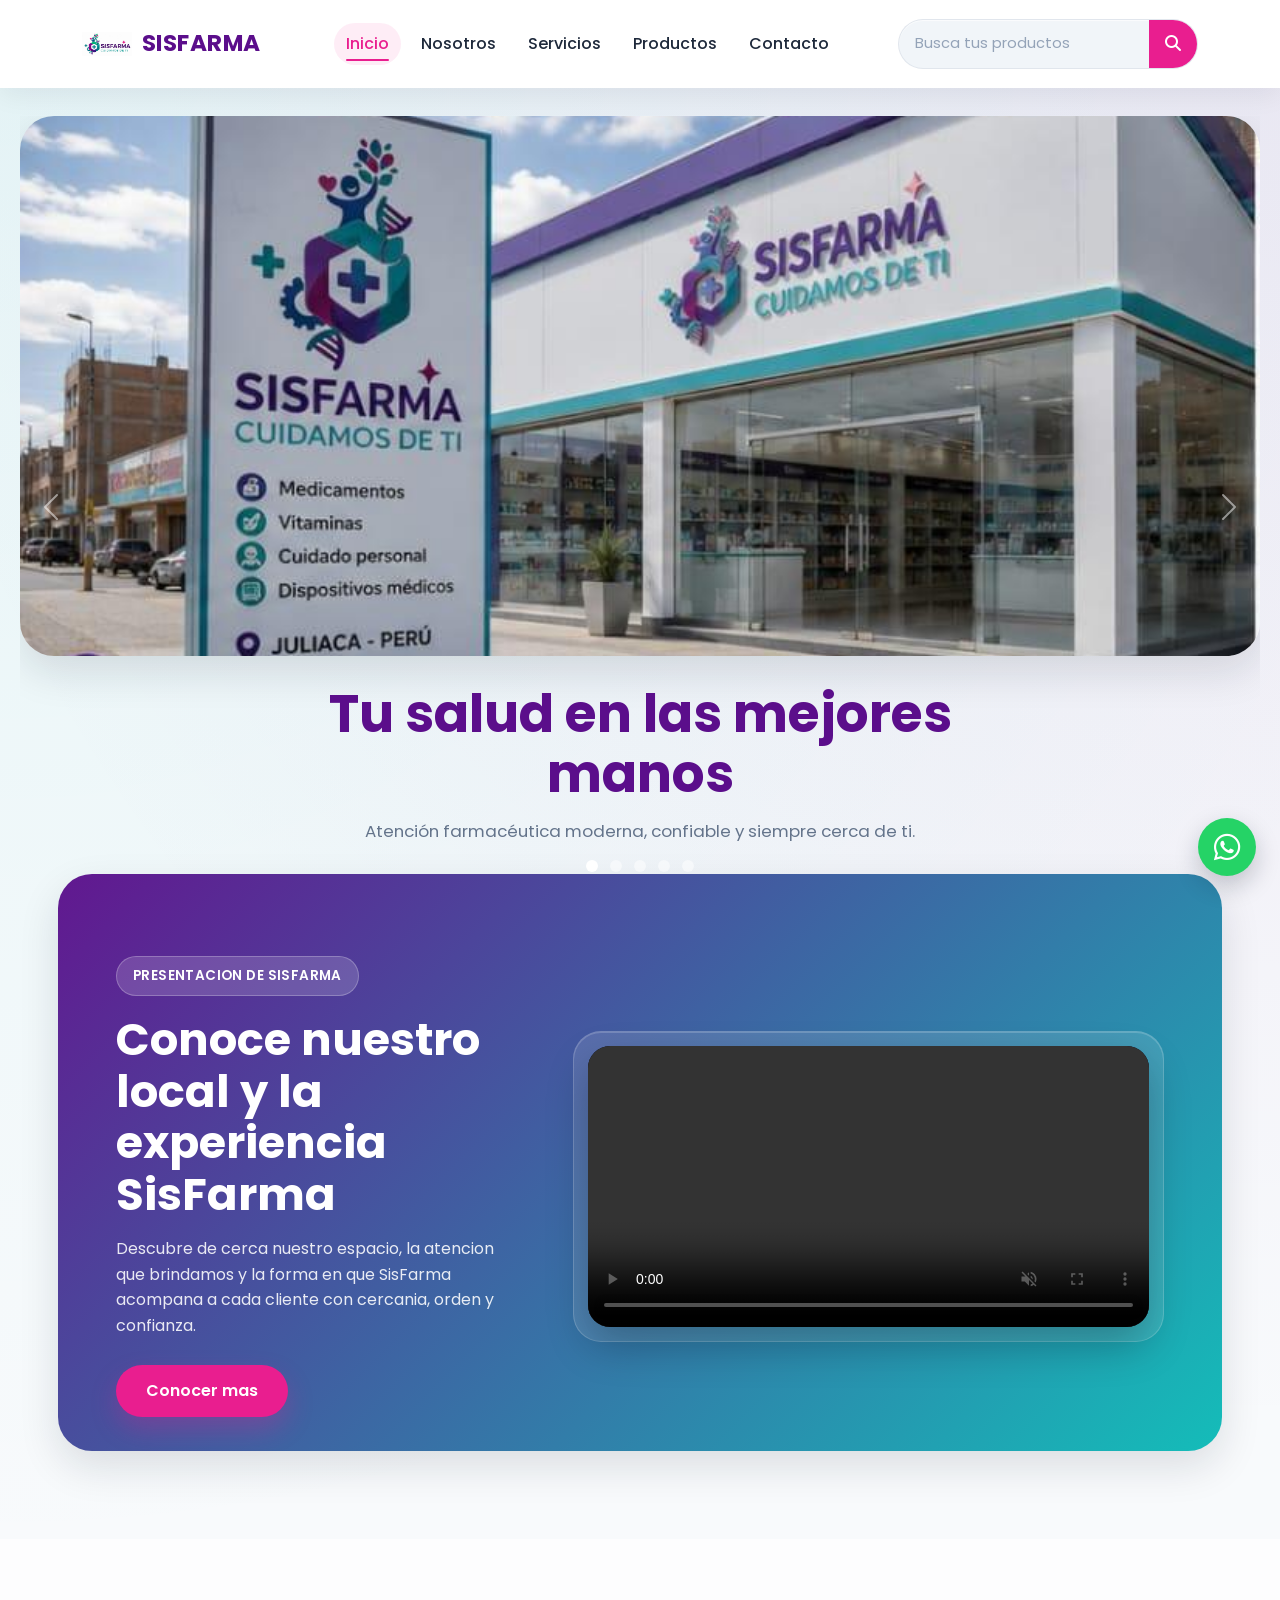
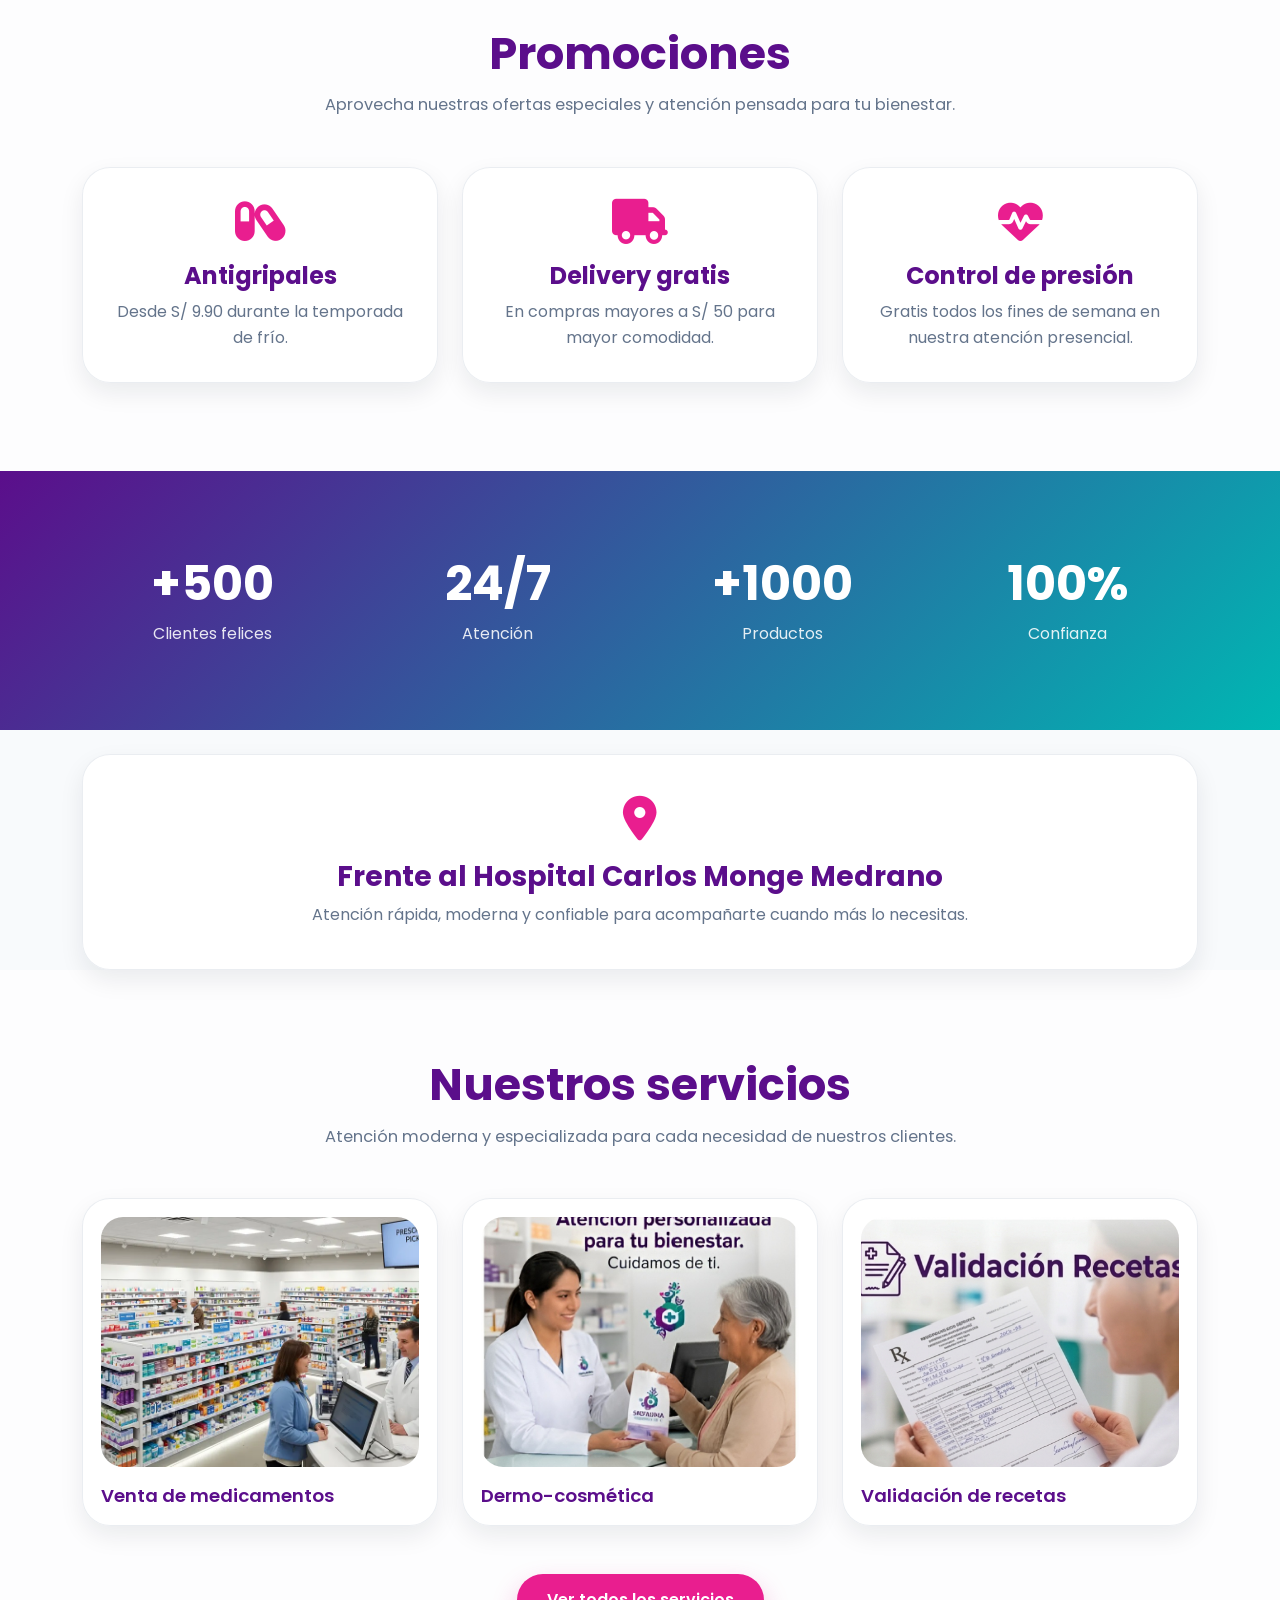
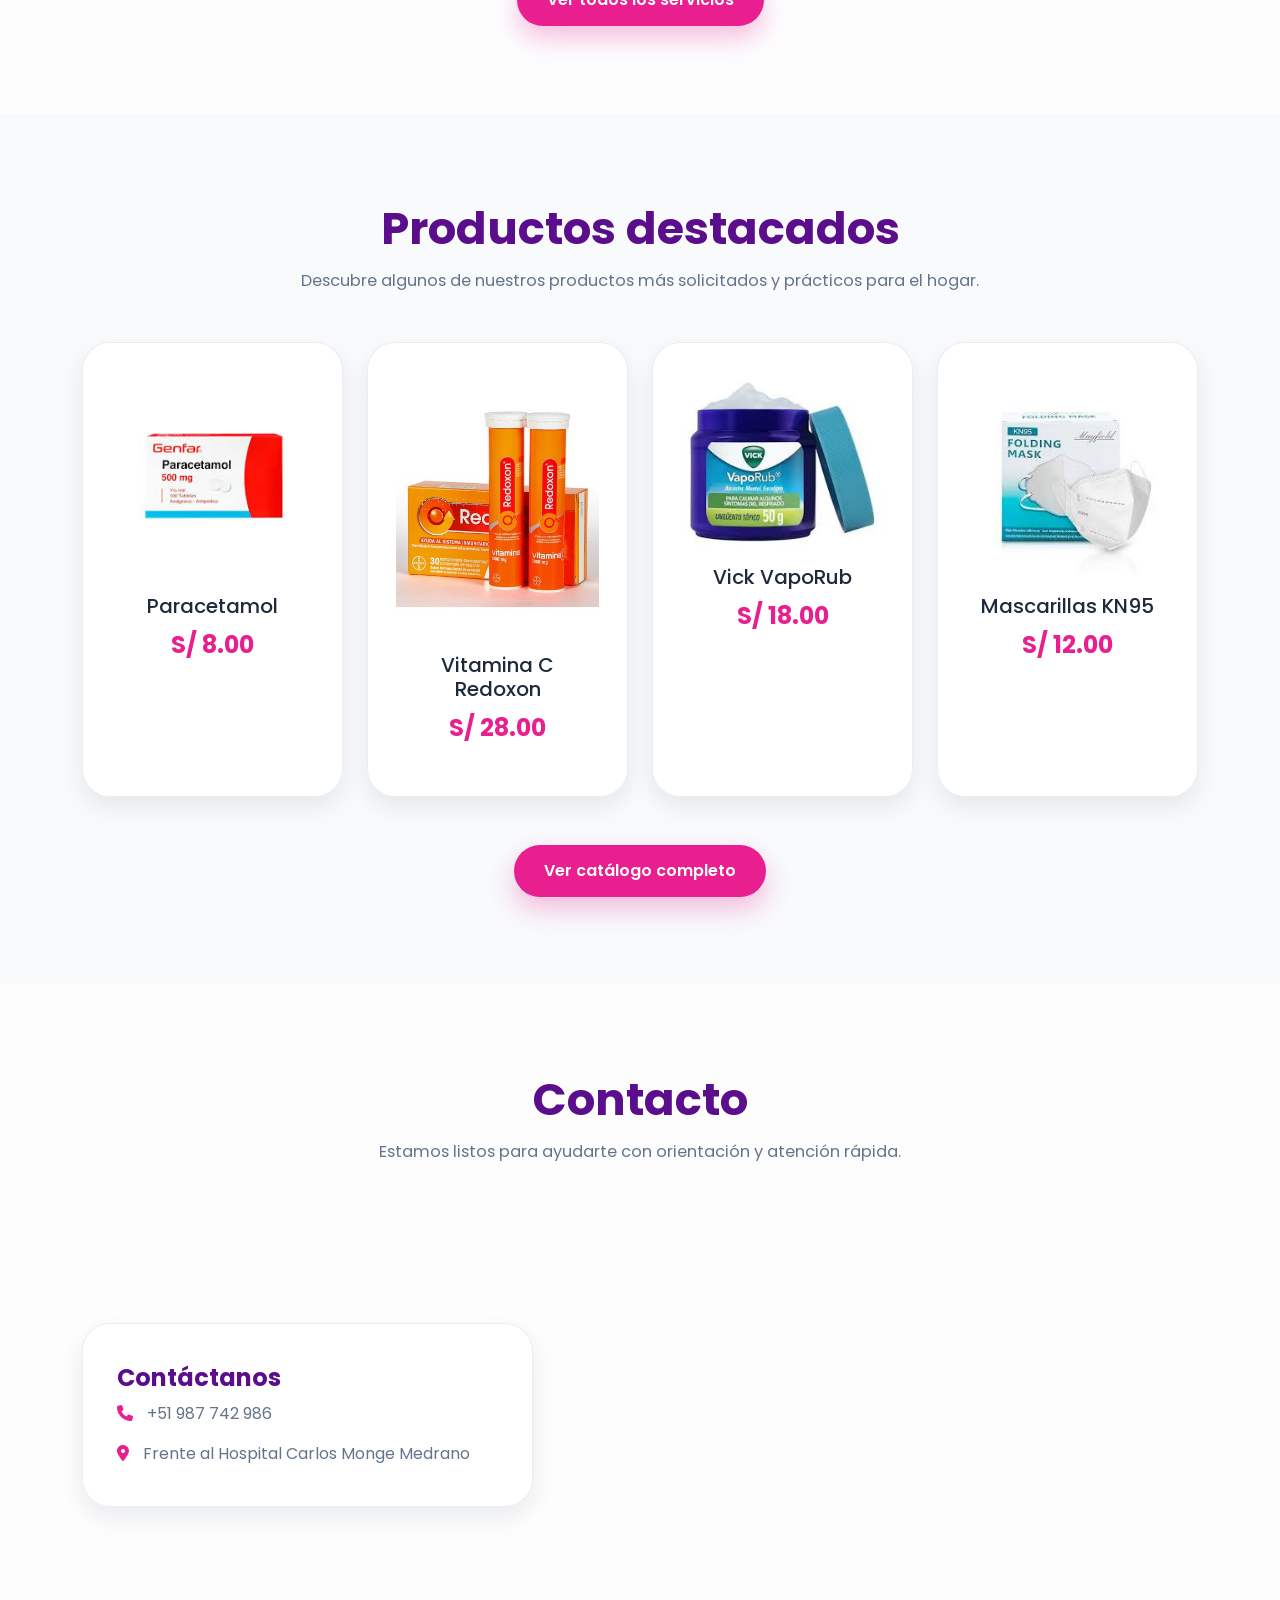
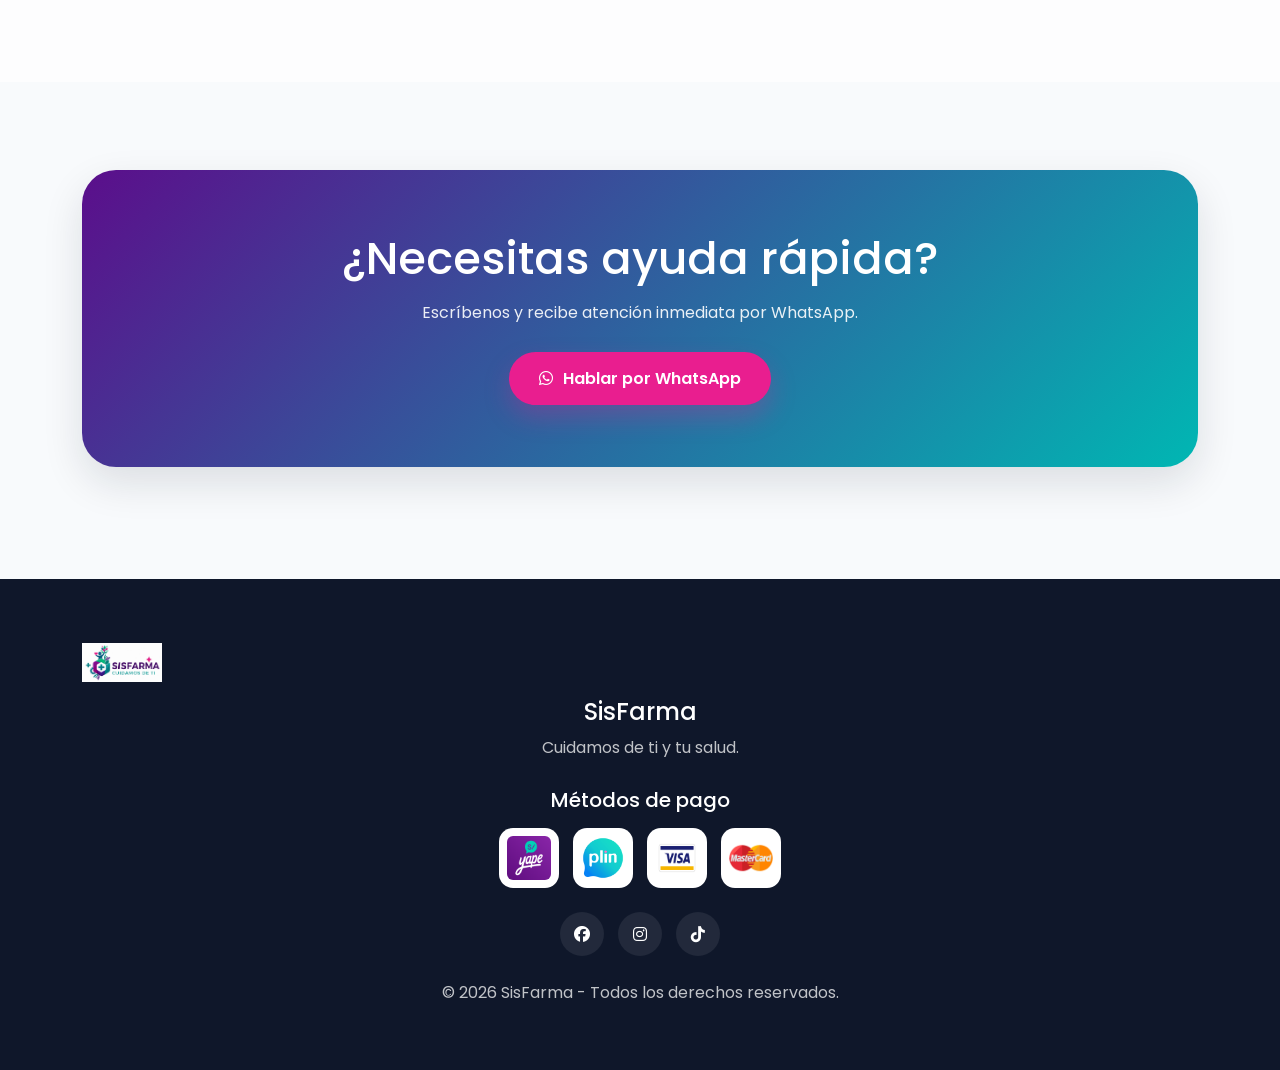
==== commit f041b954: "agrego video" ====
--- a/index.html
+++ b/index.html
@@ -84,6 +84,30 @@
                 <button class="carousel-control-next" type="button" data-bs-target="#heroCarousel" data-bs-slide="next" aria-label="Siguiente">
                     <span class="carousel-control-next-icon"></span>
                 </button>
+            </div>
+        </section>
+
+        <section class="video-showcase section-padding">
+            <div class="container">
+                <div class="video-showcase-card row align-items-center g-4 g-lg-5">
+                    <div class="col-lg-5" data-aos="fade-right">
+                        <div class="video-copy">
+                            <span class="video-badge">Presentacion de SisFarma</span>
+                            <h2>Conoce nuestro local y la experiencia SisFarma</h2>
+                            <p>Descubre de cerca nuestro espacio, la atencion que brindamos y la forma en que SisFarma acompana a cada cliente con cercania, orden y confianza.</p>
+                            <a href="nosotros.html" class="btn btn-main">Conocer mas</a>
+                        </div>
+                    </div>
+
+                    <div class="col-lg-7" data-aos="fade-left">
+                        <div class="video-frame">
+                            <video class="promo-video" controls preload="metadata" muted playsinline>
+                                <source src="video/VideoSisfarma.mp4" type="video/mp4">
+                                Tu navegador no puede reproducir este video.
+                            </video>
+                        </div>
+                    </div>
+                </div>
             </div>
         </section>
 
--- a/css/style.css
+++ b/css/style.css
@@ -22,7 +22,8 @@
 }
 
 html {
-  scroll-behavior: smooth;
+  overflow-x: hidden;
+  width: 100%;
 }
 
 body {
@@ -140,12 +141,15 @@
   align-items: center;
   justify-content: space-between;
   gap: 18px;
+  min-height: 60px;
 }
 
 .navbar-brand {
   display: flex;
   align-items: center;
   gap: 10px;
+  flex: 0 1 auto;
+  min-width: 0;
 }
 
 .navbar-brand img {
@@ -216,6 +220,7 @@
   width: 100%;
   max-width: 100%;
   margin: 0 0 20px;
+  background: #f8fafc;
 }
 
 .search-navbar input {
@@ -247,8 +252,13 @@
 
 .navbar-toggler {
   border: none;
-  font-size: 28px;
-  padding: 4px 6px;
+  font-size: 26px;
+  padding: 8px 10px;
+  border-radius: 12px;
+  background: rgba(91, 14, 139, 0.08);
+  display: flex;
+  align-items: center;
+  justify-content: center;
 }
 
 .navbar-toggler:focus {
@@ -257,22 +267,36 @@
 
 .navbar-toggler i {
   color: var(--primary);
+  font-size: 24px;
 }
 
 .offcanvas {
+  position: fixed;
+  top: 0;
+  left: 0;
+  height: 100vh;
   width: 290px;
+  max-width: 100%;
   border-top-right-radius: var(--radius-md);
   border-bottom-right-radius: var(--radius-md);
   border: none;
+  background: var(--white);
+  overflow-y: auto;
+  box-shadow: 0 20px 40px rgba(15, 23, 42, 0.18);
 }
 
 .offcanvas-header {
   border-bottom: 1px solid rgba(148, 163, 184, 0.18);
   padding: 20px;
+  background: var(--white);
 }
 
 .offcanvas-body {
   padding: 20px;
+  background: var(--white);
+  display: flex;
+  flex-direction: column;
+  gap: 6px;
 }
 
 .offcanvas-title {
@@ -300,7 +324,9 @@
   font-weight: 500;
   transition: transform 0.25s ease, background-color 0.25s ease, color 0.25s ease;
 }
-
+.mobile-menu a:active {
+  transform: scale(0.98);
+}
 .mobile-menu a:hover,
 .mobile-menu a.is-active {
   background: rgba(233, 30, 143, 0.08);
@@ -411,6 +437,63 @@
 
 .services-section {
   background: rgba(255, 255, 255, 0.55);
+}
+
+.video-showcase {
+  padding-top: 24px;
+}
+
+.video-showcase-card {
+  background:
+    linear-gradient(135deg, rgba(91, 14, 139, 0.96), rgba(0, 183, 179, 0.92)),
+    var(--white);
+  border-radius: 34px;
+  padding: 34px;
+  color: var(--white);
+  box-shadow: var(--shadow-md);
+}
+
+.video-copy h2 {
+  font-size: clamp(2rem, 4vw, 2.8rem);
+  font-weight: 700;
+  line-height: 1.15;
+  margin: 18px 0 16px;
+}
+
+.video-copy p {
+  color: rgba(255, 255, 255, 0.88);
+  margin-bottom: 26px;
+  font-size: 1rem;
+}
+
+.video-badge {
+  display: inline-flex;
+  align-items: center;
+  gap: 8px;
+  padding: 8px 16px;
+  border-radius: 999px;
+  background: rgba(255, 255, 255, 0.16);
+  border: 1px solid rgba(255, 255, 255, 0.24);
+  font-size: 0.85rem;
+  font-weight: 600;
+  letter-spacing: 0.03em;
+  text-transform: uppercase;
+}
+
+.video-frame {
+  background: rgba(255, 255, 255, 0.12);
+  padding: 14px;
+  border-radius: 28px;
+  border: 1px solid rgba(255, 255, 255, 0.18);
+  box-shadow: inset 0 1px 0 rgba(255, 255, 255, 0.18);
+}
+
+.promo-video {
+  width: 100%;
+  display: block;
+  border-radius: 22px;
+  background: #020617;
+  box-shadow: 0 18px 40px rgba(2, 6, 23, 0.28);
 }
 
 .stats-section,
@@ -763,8 +846,8 @@
   }
 
   .navbar-brand {
-    min-width: 0;
     flex: 1 1 auto;
+    max-width: calc(100% - 64px);
   }
 
   .navbar-brand img {
@@ -778,7 +861,7 @@
   }
 
   .offcanvas {
-    width: min(86vw, 320px);
+    width: min(88vw, 320px);
   }
 
   .hero-section {
@@ -803,7 +886,18 @@
   .cta-section {
     padding: 72px 0;
   }
-
+  .navbar .container {
+    min-height: 56px;
+  }
+
+  .navbar-brand {
+    flex: 1;
+    max-width: calc(100% - 56px);
+  }
+
+  .navbar-toggler {
+    flex-shrink: 0;
+  }
   .brand-text {
     display: none;
   }
@@ -843,6 +937,10 @@
   .carousel-content p,
   .section-title p {
     font-size: 0.96rem;
+  }
+
+  .video-showcase-card {
+    padding: 26px;
   }
 
   .btn-main,
@@ -945,6 +1043,34 @@
 
   .section-title h2 {
     font-size: 1.75rem;
+  }
+
+  .video-showcase {
+    padding-top: 12px;
+  }
+
+  .video-showcase-card {
+    padding: 18px;
+    border-radius: 24px;
+  }
+
+  .video-copy h2 {
+    margin-top: 14px;
+    font-size: 1.7rem;
+  }
+
+  .video-copy p {
+    font-size: 0.94rem;
+    margin-bottom: 20px;
+  }
+
+  .video-frame {
+    padding: 10px;
+    border-radius: 20px;
+  }
+
+  .promo-video {
+    border-radius: 14px;
   }
 
   .location-card,
@@ -985,6 +1111,7 @@
   .navbar .container {
     gap: 8px;
     padding-inline: 12px;
+    min-height: 54px;
   }
 
   .carousel-content h1 {
